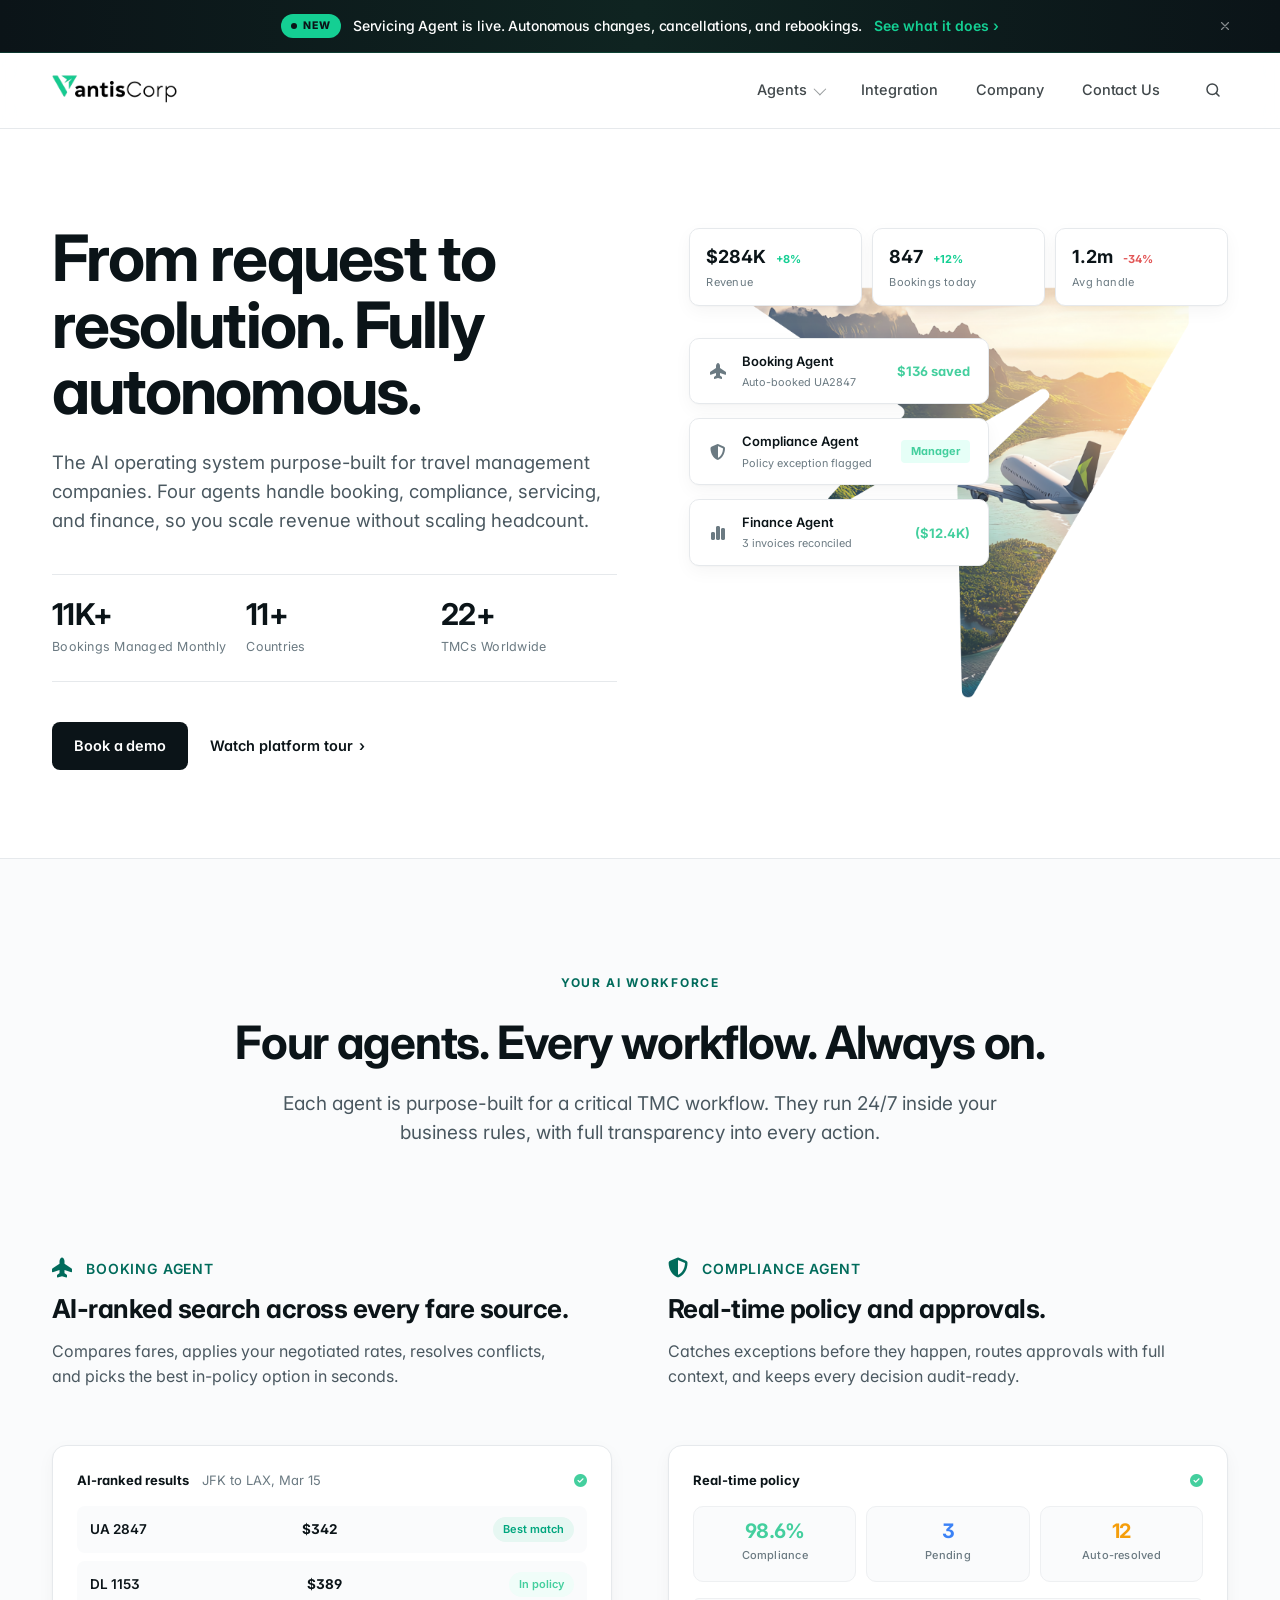
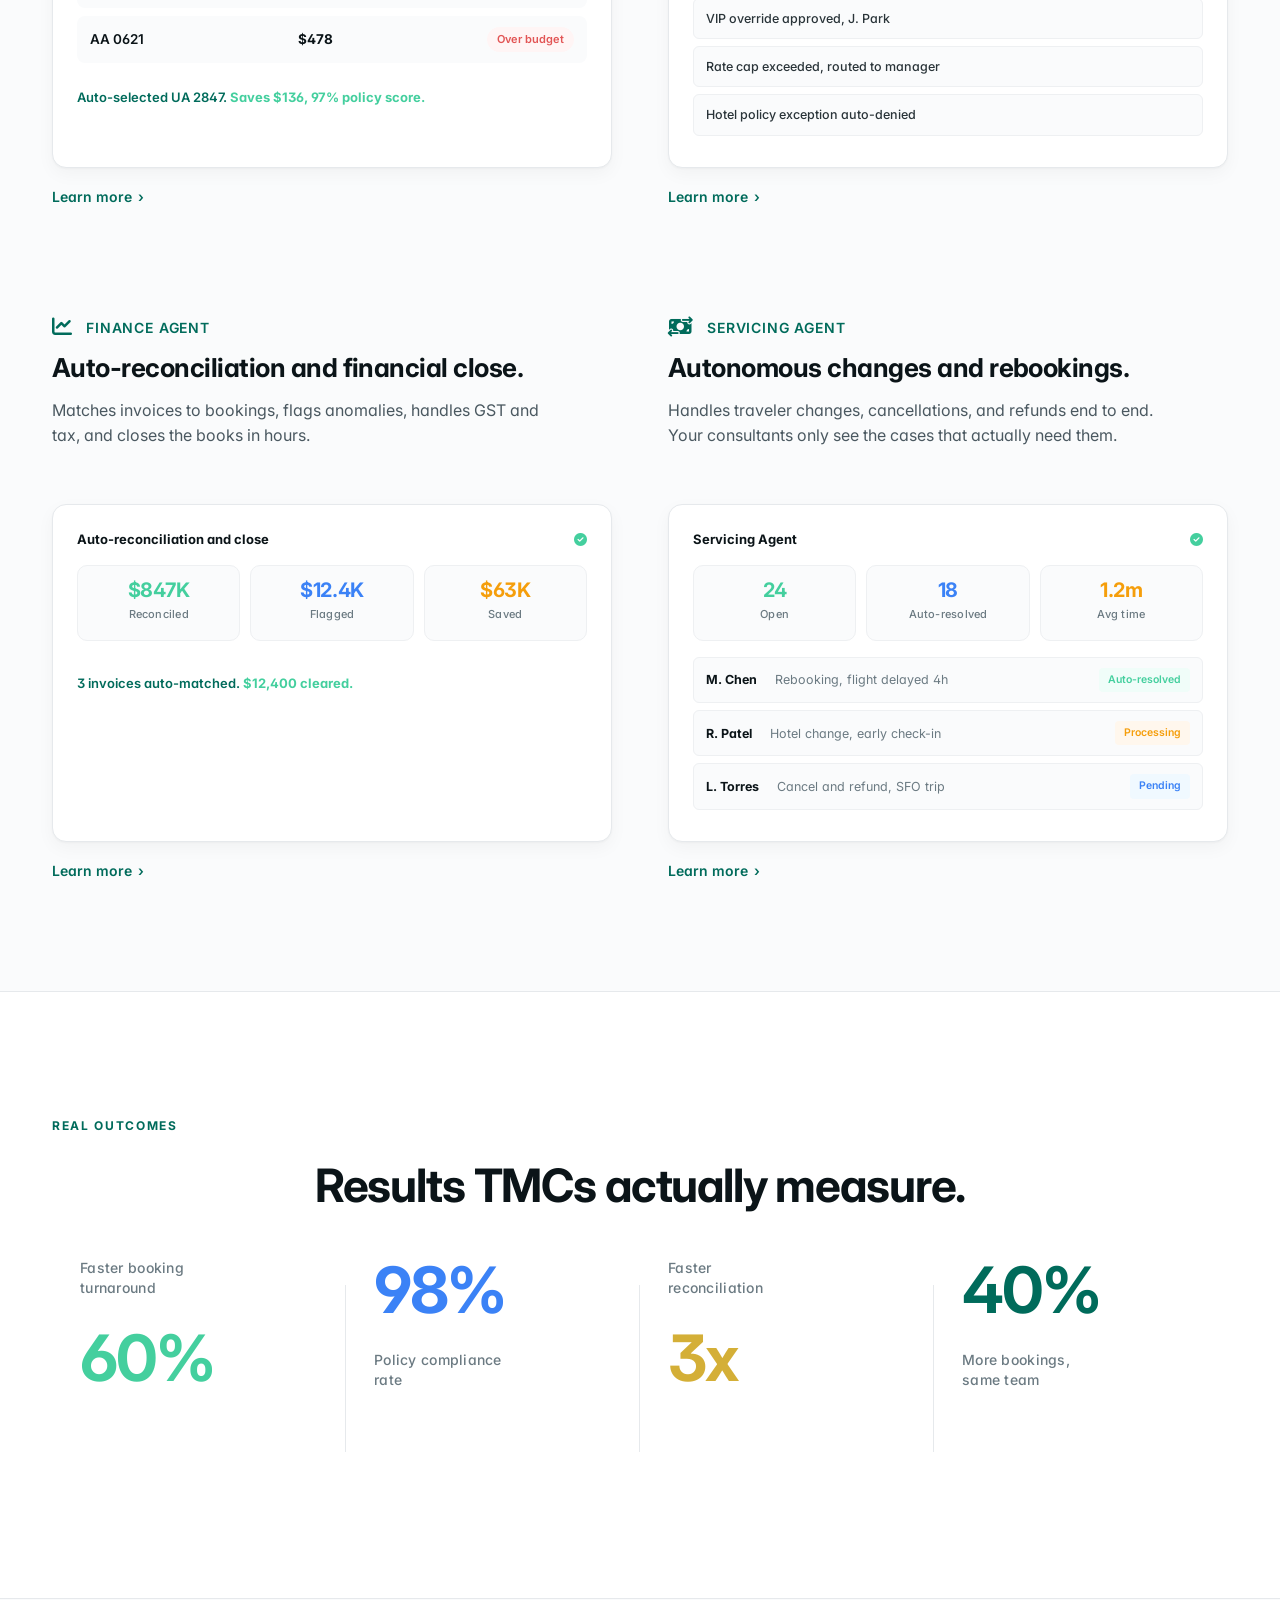
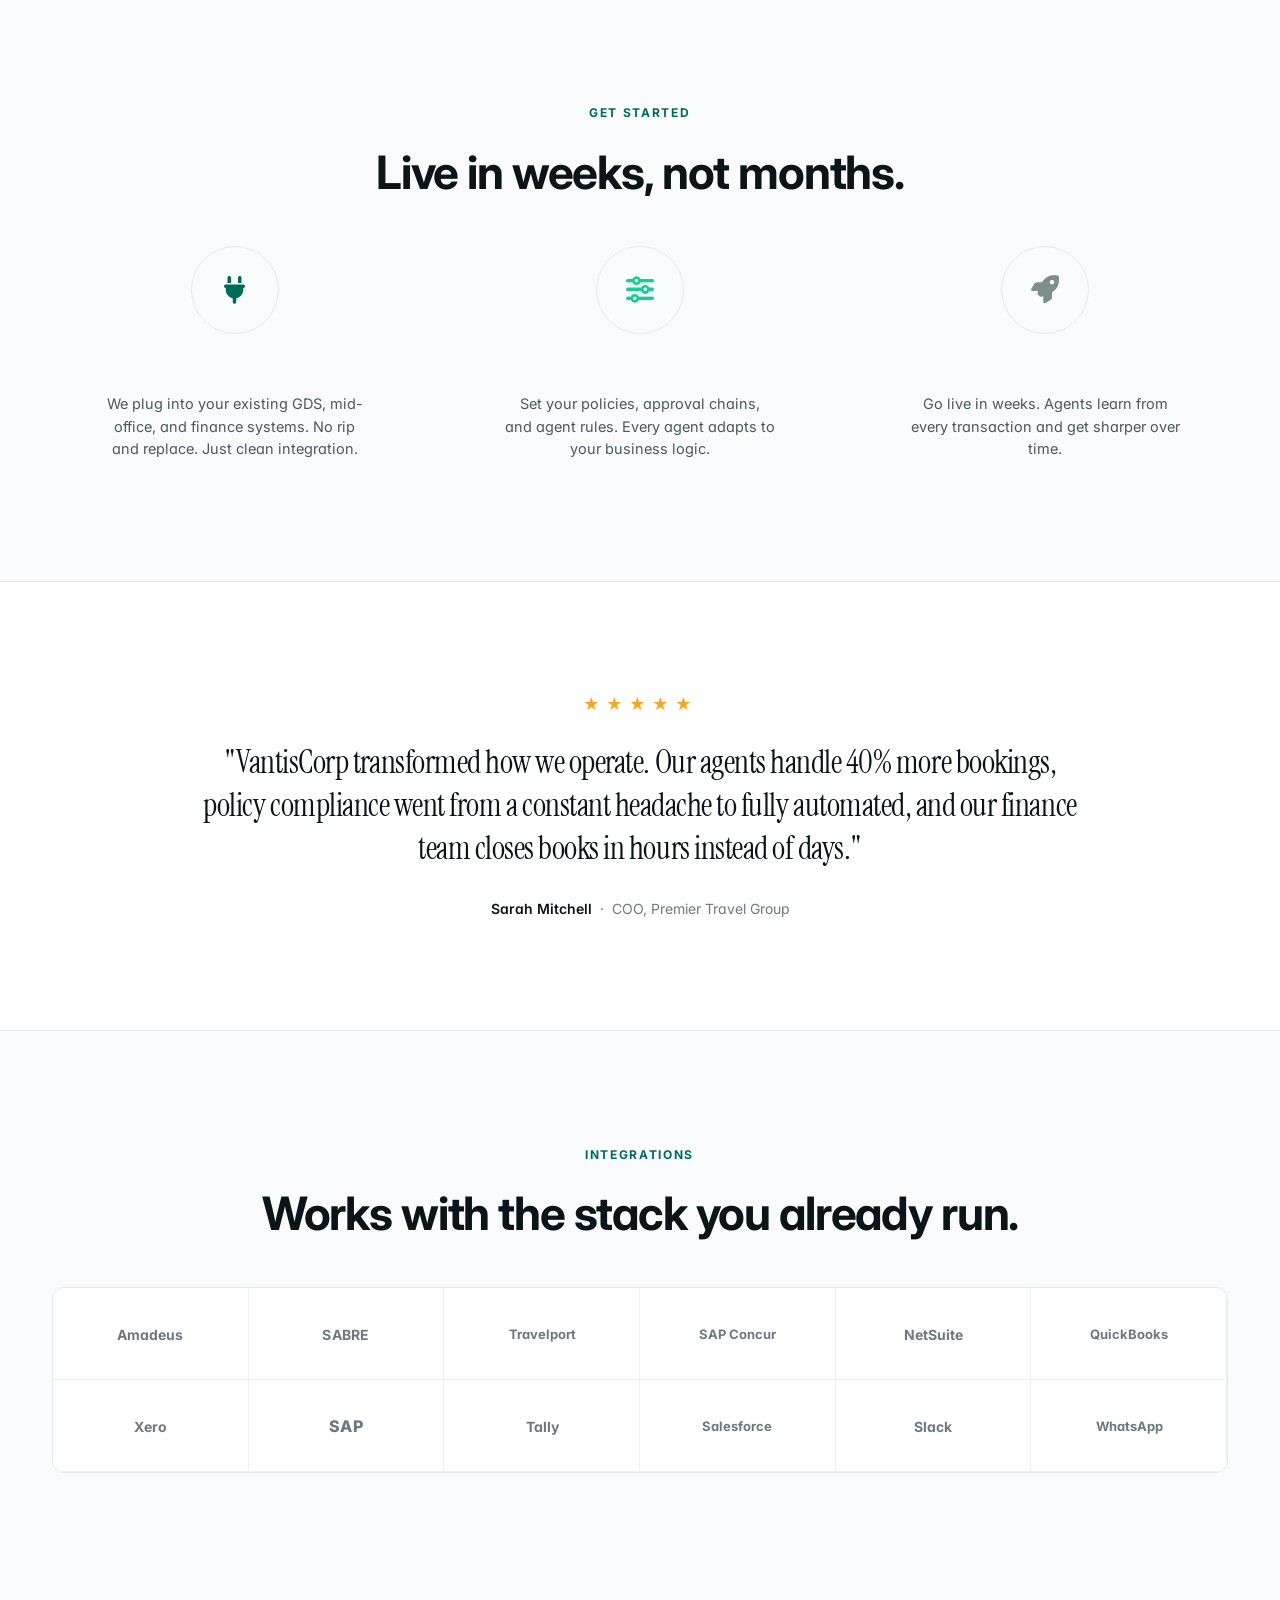
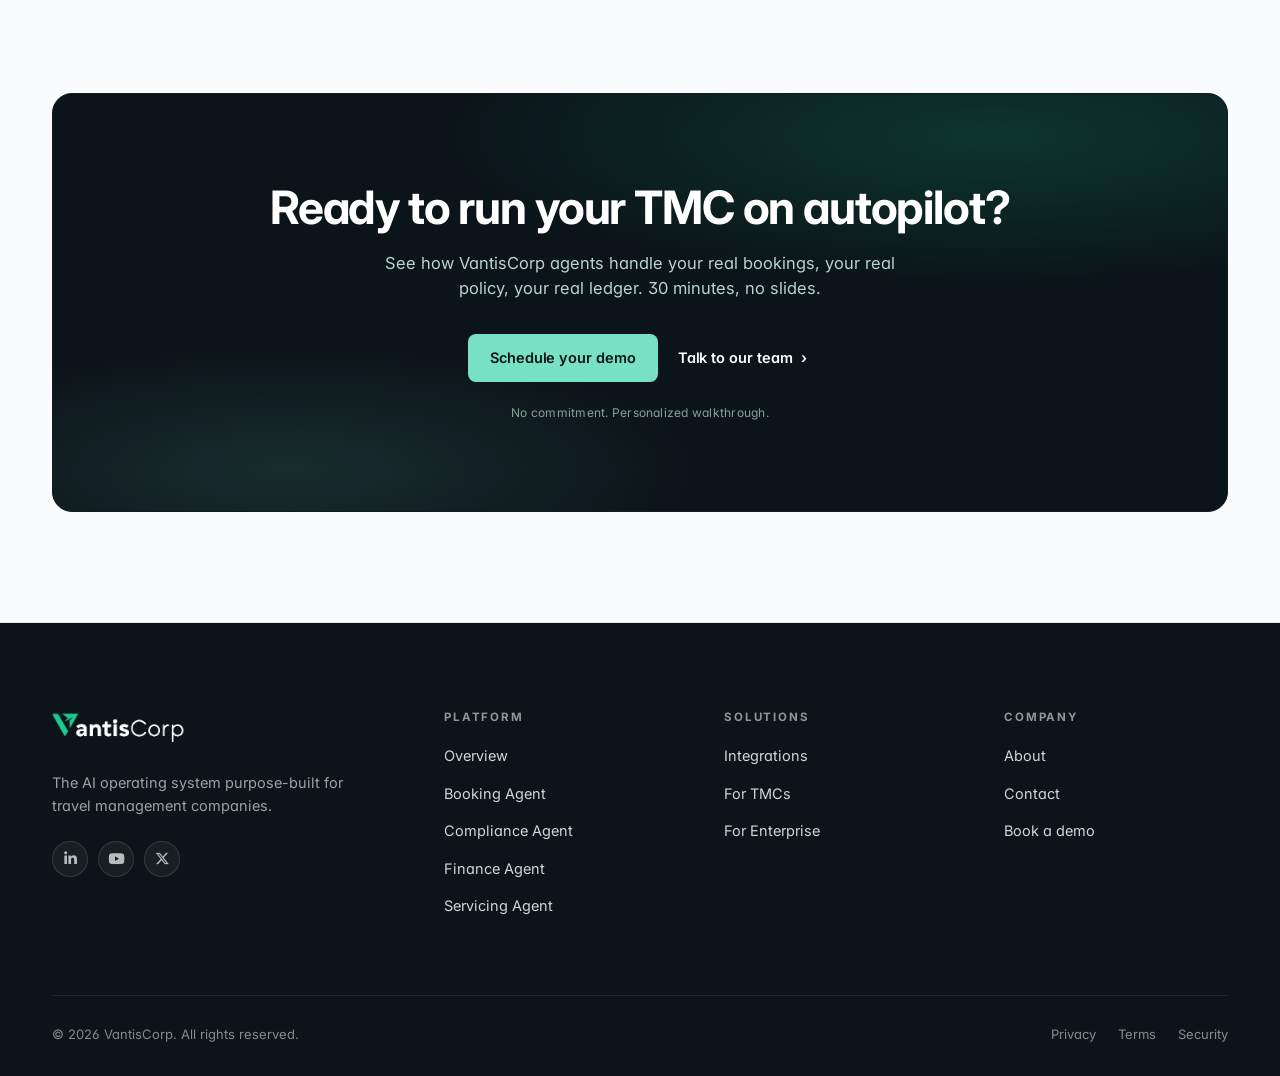
==== index.html @ 3d875220 "v5.2: rename nav to Agents; redesign Agents page (distinct from homepage) with compare strip, deep a" ====
<!doctype html>
<html lang="en">
<head>
<meta charset="utf-8" />
<meta name="viewport" content="width=device-width, initial-scale=1" />
<title>VantisCorp. From request to resolution. Fully autonomous.</title>
<meta name="description" content="VantisCorp is the AI operating system purpose-built for TMCs. Autonomous agents handle booking, compliance, servicing, and finance." />
<link rel="preconnect" href="https://fonts.googleapis.com">
<link rel="preconnect" href="https://fonts.gstatic.com" crossorigin>
<link href="https://fonts.googleapis.com/css2?family=Inter:wght@400;500;600;700;800&family=Instrument+Serif&display=swap" rel="stylesheet">
<link rel="stylesheet" href="https://cdnjs.cloudflare.com/ajax/libs/font-awesome/6.5.2/css/all.min.css">
<link rel="stylesheet" href="css/styles.css">
<link rel="stylesheet" href="css/home.css">
</head>
<body>

<!-- NOTIBAR -->
<div class="notibar" role="region" aria-label="Announcement">
  <div class="container">
    <span class="notibar-text">
      <span class="notibar-tag">New</span>
      <span class="notibar-headline">Servicing Agent is live. Autonomous changes, cancellations, and rebookings.</span>
      <a class="notibar-cta" href="servicing-agent.html">See what it does <span class="notibar-arrow" aria-hidden="true">›</span></a>
    </span>
    <button class="notibar-close" aria-label="Dismiss announcement">
      <svg viewBox="0 0 24 24" xmlns="http://www.w3.org/2000/svg"><path d="M6 6l12 12M6 18L18 6" stroke-linecap="round"/></svg>
    </button>
  </div>
</div>

<!-- HEADER -->
<header class="site-header">
  <div class="container">
    <a class="brand" href="index.html" aria-label="VantisCorp"><img src="images/vantis-logo.png" alt="VantisCorp" /></a>
    <nav class="nav">
      <div class="nav-has-drop"><a href="platform.html">Agents</a>
        <div class="nav-drop" role="menu">
          <div class="nav-drop-label">AI Agents</div>
          <div class="nav-drop-grid">
            <a href="booking-agent.html" role="menuitem">
              <span class="nav-drop-ico book"><i class="fa-solid fa-plane-up"></i></span>
              <span class="nav-drop-text">
                <span class="nav-drop-title">Booking Agent</span>
                <span class="nav-drop-desc">AI-ranked search across every fare source</span>
              </span>
            </a>
            <a href="compliance-agent.html" role="menuitem">
              <span class="nav-drop-ico comp"><i class="fa-solid fa-shield-halved"></i></span>
              <span class="nav-drop-text">
                <span class="nav-drop-title">Compliance Agent</span>
                <span class="nav-drop-desc">Real-time policy and approvals</span>
              </span>
            </a>
            <a href="finance-agent.html" role="menuitem">
              <span class="nav-drop-ico fin"><i class="fa-solid fa-chart-line"></i></span>
              <span class="nav-drop-text">
                <span class="nav-drop-title">Finance Agent</span>
                <span class="nav-drop-desc">Auto-reconciliation and close</span>
              </span>
            </a>
            <a href="servicing-agent.html" role="menuitem">
              <span class="nav-drop-ico serv"><i class="fa-solid fa-money-bill-transfer"></i></span>
              <span class="nav-drop-text">
                <span class="nav-drop-title">Servicing Agent</span>
                <span class="nav-drop-desc">Autonomous changes and rebookings</span>
              </span>
            </a>
          </div>
          <div class="nav-drop-foot">
            <a href="platform.html">See the full platform <span aria-hidden="true">›</span></a>
            <span class="muted-note">Four agents. One operating system.</span>
          </div>
        </div>
      </div>
      <a href="integrations.html">Integration</a>
      
      <a href="about.html">Company</a>
      <a href="#">Contact Us</a>
      <a class="nav-search" href="#" aria-label="Search"><svg viewBox="0 0 24 24" xmlns="http://www.w3.org/2000/svg"><circle cx="11" cy="11" r="7"/><path d="m20 20-3.5-3.5" stroke-linecap="round"/></svg></a>
    </nav>
    <button class="menu-toggle" aria-label="Menu"><svg viewBox="0 0 24 24" xmlns="http://www.w3.org/2000/svg"><path d="M4 7h16M4 12h16M4 17h16" stroke-linecap="round"/></svg></button>
  </div>
</header>

<!-- HERO -->
<section class="v-hero">
  <div class="container v-hero-inner">
    <div class="v-content">
      <h1>From request to resolution. Fully autonomous.</h1>
      <p>The AI operating system purpose-built for travel management companies. Four agents handle booking, compliance, servicing, and finance, so you scale revenue without scaling headcount.</p>
      <div class="v-stats">
        <div class="stat-item"><h2><span class="counter" data-target="11">0</span>K+</h2><p>Bookings Managed Monthly</p></div>
        <div class="stat-item"><h2><span class="counter" data-target="11">0</span>+</h2><p>Countries</p></div>
        <div class="stat-item"><h2><span class="counter" data-target="22">0</span>+</h2><p>TMCs Worldwide</p></div>
      </div>
      <div class="v-actions">
        <a href="#" class="btn btn-primary">Book a demo</a>
        <a href="#" class="btn-tour">Watch platform tour <span aria-hidden="true">›</span></a>
      </div>
    </div>
    <div class="v-graphic">
      <div class="dash-row">
        <div class="dash-box"><strong>$284K</strong> <span class="up">+8%</span><div>Revenue</div></div>
        <div class="dash-box"><strong>847</strong> <span class="up">+12%</span><div>Bookings today</div></div>
        <div class="dash-box"><strong>1.2m</strong> <span class="down">-34%</span><div>Avg handle</div></div>
      </div>
      <div class="floating-cards">
        <div class="f-card"><i class="fa-solid fa-plane-up"></i><div class="f-card-content"><strong>Booking Agent</strong><br><small>Auto-booked UA2847</small></div><div class="saved">$136 saved</div></div>
        <div class="f-card"><i class="fa-solid fa-shield-halved"></i><div class="f-card-content"><strong>Compliance Agent</strong><br><small>Policy exception flagged</small></div><div class="mgr">Manager</div></div>
        <div class="f-card"><i class="fa-solid fa-chart-simple"></i><div class="f-card-content"><strong>Finance Agent</strong><br><small>3 invoices reconciled</small></div><div class="saved">($12.4K)</div></div>
      </div>
      <div class="v-shape-mask"></div>
    </div>
  </div>
</section>

<!-- AGENTS INTRO -->
<section style="text-align:center;">
  <div class="container">
    <span class="eyebrow">Your AI workforce</span>
    <h2 class="mt-6">Four agents. Every workflow. Always on.</h2>
    <p class="lead mt-6" style="margin-left:auto; margin-right:auto;">Each agent is purpose-built for a critical TMC workflow. They run 24/7 inside your business rules, with full transparency into every action.</p>
  </div>
</section>

<!-- BOOKING + COMPLIANCE -->
<section style="padding-top:0;">
  <div class="container">
    <div class="agent-features">
      <div class="agent-column">
        <div class="agent-header"><i class="fa-solid fa-plane-up"></i><h3>Booking Agent</h3></div>
        <div class="agent-title">AI-ranked search across every fare source.</div>
        <p class="agent-desc">Compares fares, applies your negotiated rates, resolves conflicts, and picks the best in-policy option in seconds.</p>
        <div class="agent-card">
          <div class="agent-card-head"><strong>AI-ranked results <span class="muted">JFK to LAX, Mar 15</span></strong> <i class="fa-solid fa-circle-check"></i></div>
          <div class="search-row row-1"><span class="res-id">UA 2847</span><span class="res-price">$342</span><span class="res-badge badge-best">Best match</span></div>
          <div class="search-row row-2"><span class="res-id">DL 1153</span><span class="res-price">$389</span><span class="res-badge badge-policy">In policy</span></div>
          <div class="search-row row-3"><span class="res-id">AA 0621</span><span class="res-price">$478</span><span class="res-badge badge-over">Over budget</span></div>
          <div class="auto-line">Auto-selected UA 2847. <span class="hi">Saves $136, 97% policy score.</span></div>
        </div>
        <a class="more-link" href="booking-agent.html">Learn more <span aria-hidden="true">›</span></a>
      </div>
      <div class="agent-column">
        <div class="agent-header"><i class="fa-solid fa-shield-halved"></i><h3>Compliance Agent</h3></div>
        <div class="agent-title">Real-time policy and approvals.</div>
        <p class="agent-desc">Catches exceptions before they happen, routes approvals with full context, and keeps every decision audit-ready.</p>
        <div class="agent-card">
          <div class="agent-card-head"><strong>Real-time policy</strong> <i class="fa-solid fa-circle-check"></i></div>
          <div class="comp-stats">
            <div class="stat-box"><span class="stat-num teal">98.6%</span><span class="stat-label">Compliance</span></div>
            <div class="stat-box"><span class="stat-num blue">3</span><span class="stat-label">Pending</span></div>
            <div class="stat-box"><span class="stat-num amber">12</span><span class="stat-label">Auto-resolved</span></div>
          </div>
          <div class="log-item">VIP override approved, J. Park</div>
          <div class="log-item">Rate cap exceeded, routed to manager</div>
          <div class="log-item">Hotel policy exception auto-denied</div>
        </div>
        <a class="more-link" href="compliance-agent.html">Learn more <span aria-hidden="true">›</span></a>
      </div>
    </div>
  </div>
</section>

<!-- FINANCE + SERVICING -->
<section style="padding-top:0;">
  <div class="container">
    <div class="agent-features">
      <div class="agent-column">
        <div class="agent-header"><i class="fa-solid fa-chart-line"></i><h3>Finance Agent</h3></div>
        <div class="agent-title">Auto-reconciliation and financial close.</div>
        <p class="agent-desc">Matches invoices to bookings, flags anomalies, handles GST and tax, and closes the books in hours.</p>
        <div class="agent-card">
          <div class="agent-card-head"><strong>Auto-reconciliation and close</strong> <i class="fa-solid fa-circle-check"></i></div>
          <div class="comp-stats">
            <div class="stat-box"><span class="stat-num teal">$847K</span><span class="stat-label">Reconciled</span></div>
            <div class="stat-box"><span class="stat-num blue">$12.4K</span><span class="stat-label">Flagged</span></div>
            <div class="stat-box"><span class="stat-num amber">$63K</span><span class="stat-label">Saved</span></div>
          </div>
          <div class="auto-line">3 invoices auto-matched. <span class="hi">$12,400 cleared.</span></div>
        </div>
        <a class="more-link" href="finance-agent.html">Learn more <span aria-hidden="true">›</span></a>
      </div>
      <div class="agent-column">
        <div class="agent-header"><i class="fa-solid fa-money-bill-transfer"></i><h3>Servicing Agent</h3></div>
        <div class="agent-title">Autonomous changes and rebookings.</div>
        <p class="agent-desc">Handles traveler changes, cancellations, and refunds end to end. Your consultants only see the cases that actually need them.</p>
        <div class="agent-card">
          <div class="agent-card-head"><strong>Servicing Agent</strong> <i class="fa-solid fa-circle-check"></i></div>
          <div class="comp-stats">
            <div class="stat-box"><span class="stat-num teal">24</span><span class="stat-label">Open</span></div>
            <div class="stat-box"><span class="stat-num blue">18</span><span class="stat-label">Auto-resolved</span></div>
            <div class="stat-box"><span class="stat-num amber">1.2m</span><span class="stat-label">Avg time</span></div>
          </div>
          <div class="v4-row"><span><strong>M. Chen</strong></span><span class="muted">Rebooking, flight delayed 4h</span><span class="v4-badge auto">Auto-resolved</span></div>
          <div class="v4-row"><span><strong>R. Patel</strong></span><span class="muted">Hotel change, early check-in</span><span class="v4-badge proc">Processing</span></div>
          <div class="v4-row"><span><strong>L. Torres</strong></span><span class="muted">Cancel and refund, SFO trip</span><span class="v4-badge pend">Pending</span></div>
        </div>
        <a class="more-link" href="servicing-agent.html">Learn more <span aria-hidden="true">›</span></a>
      </div>
    </div>
  </div>
</section>

<!-- RESULTS -->
<section class="tmc-results">
  <div class="container">
    <span class="eyebrow">Real outcomes</span>
    <h2 class="mt-6 center">Results TMCs actually measure.</h2>
    <div class="v5-grid mt-12">
      <div class="v5-col up"><div class="v5-label">Faster booking<br>turnaround</div><div class="v5-number col-green">60%</div></div>
      <div class="v5-col down"><div class="v5-label">Policy compliance<br>rate</div><div class="v5-number col-blue">98%</div></div>
      <div class="v5-col up"><div class="v5-label">Faster<br>reconciliation</div><div class="v5-number col-yellow">3x</div></div>
      <div class="v5-col down"><div class="v5-label">More bookings,<br>same team</div><div class="v5-number col-teal">40%</div></div>
    </div>
  </div>
</section>

<!-- GET STARTED -->
<section class="get-started" style="text-align:center;">
  <div class="container">
    <span class="eyebrow">Get started</span>
    <h2 class="mt-6">Live in weeks, not months.</h2>
    <div class="steps mt-12">
      <div class="step">
        <div class="step-illus"><i class="fa-solid fa-plug" style="font-size:28px;color:#006b5b;"></i></div>
        <h3 class="step-title col-green">Connect</h3>
        <p>We plug into your existing GDS, mid-office, and finance systems. No rip and replace. Just clean integration.</p>
      </div>
      <div class="step">
        <div class="step-illus"><i class="fa-solid fa-sliders" style="font-size:28px;color:#14cf93;"></i></div>
        <h3 class="step-title col-bright">Configure</h3>
        <p>Set your policies, approval chains, and agent rules. Every agent adapts to your business logic.</p>
      </div>
      <div class="step">
        <div class="step-illus"><i class="fa-solid fa-rocket" style="font-size:28px;color:#7d8e8b;"></i></div>
        <h3 class="step-title col-muted">Scale</h3>
        <p>Go live in weeks. Agents learn from every transaction and get sharper over time.</p>
      </div>
    </div>
  </div>
</section>

<!-- TESTIMONIAL -->
<section class="home-quote">
  <div class="container">
    <div class="quote-body fade-in">
      <div class="stars">★★★★★</div>
      <p>"VantisCorp transformed how we operate. Our agents handle 40% more bookings, policy compliance went from a constant headache to fully automated, and our finance team closes books in hours instead of days."</p>
      <div class="attr"><strong>Sarah Mitchell</strong> &nbsp;·&nbsp; COO, Premier Travel Group</div>
    </div>
  </div>
</section>

<!-- INTEGRATIONS LOGO STRIP -->
<section style="text-align:center;">
  <div class="container">
    <span class="eyebrow">Integrations</span>
    <h2 class="mt-6">Works with the stack you already run.</h2>
    <div class="brand-strip mt-12">
      <div class="logo-cell" title="Amadeus"><svg viewBox="0 0 110 28" xmlns="http://www.w3.org/2000/svg"><text x="55" y="14" text-anchor="middle" dominant-baseline="central" font-family="Inter, sans-serif" font-weight="700" font-size="14" letter-spacing="0" fill="currentColor">Amadeus</text></svg></div>
      <div class="logo-cell" title="Sabre"><svg viewBox="0 0 110 28" xmlns="http://www.w3.org/2000/svg"><text x="55" y="14" text-anchor="middle" dominant-baseline="central" font-family="Inter, sans-serif" font-weight="700" font-size="14" letter-spacing="0.02em" fill="currentColor">SABRE</text></svg></div>
      <div class="logo-cell" title="Travelport"><svg viewBox="0 0 110 28" xmlns="http://www.w3.org/2000/svg"><text x="55" y="14" text-anchor="middle" dominant-baseline="central" font-family="Inter, sans-serif" font-weight="700" font-size="13" fill="currentColor">Travelport</text></svg></div>
      <div class="logo-cell" title="SAP Concur"><svg viewBox="0 0 110 28" xmlns="http://www.w3.org/2000/svg"><text x="55" y="14" text-anchor="middle" dominant-baseline="central" font-family="Inter, sans-serif" font-weight="700" font-size="13" fill="currentColor">SAP Concur</text></svg></div>
      <div class="logo-cell" title="NetSuite"><svg viewBox="0 0 110 28" xmlns="http://www.w3.org/2000/svg"><text x="55" y="14" text-anchor="middle" dominant-baseline="central" font-family="Inter, sans-serif" font-weight="700" font-size="14" fill="currentColor">NetSuite</text></svg></div>
      <div class="logo-cell" title="QuickBooks"><svg viewBox="0 0 110 28" xmlns="http://www.w3.org/2000/svg"><text x="55" y="14" text-anchor="middle" dominant-baseline="central" font-family="Inter, sans-serif" font-weight="700" font-size="13" fill="currentColor">QuickBooks</text></svg></div>
      <div class="logo-cell" title="Xero"><svg viewBox="0 0 110 28" xmlns="http://www.w3.org/2000/svg"><text x="55" y="14" text-anchor="middle" dominant-baseline="central" font-family="Inter, sans-serif" font-weight="700" font-size="14" fill="currentColor">Xero</text></svg></div>
      <div class="logo-cell" title="SAP"><svg viewBox="0 0 110 28" xmlns="http://www.w3.org/2000/svg"><text x="55" y="14" text-anchor="middle" dominant-baseline="central" font-family="Inter, sans-serif" font-weight="800" font-size="16" letter-spacing="0.04em" fill="currentColor">SAP</text></svg></div>
      <div class="logo-cell" title="Tally"><svg viewBox="0 0 110 28" xmlns="http://www.w3.org/2000/svg"><text x="55" y="14" text-anchor="middle" dominant-baseline="central" font-family="Inter, sans-serif" font-weight="700" font-size="14" fill="currentColor">Tally</text></svg></div>
      <div class="logo-cell" title="Salesforce"><svg viewBox="0 0 110 28" xmlns="http://www.w3.org/2000/svg"><text x="55" y="14" text-anchor="middle" dominant-baseline="central" font-family="Inter, sans-serif" font-weight="700" font-size="13" fill="currentColor">Salesforce</text></svg></div>
      <div class="logo-cell" title="Slack"><svg viewBox="0 0 110 28" xmlns="http://www.w3.org/2000/svg"><text x="55" y="14" text-anchor="middle" dominant-baseline="central" font-family="Inter, sans-serif" font-weight="700" font-size="14" fill="currentColor">Slack</text></svg></div>
      <div class="logo-cell" title="WhatsApp"><svg viewBox="0 0 110 28" xmlns="http://www.w3.org/2000/svg"><text x="55" y="14" text-anchor="middle" dominant-baseline="central" font-family="Inter, sans-serif" font-weight="700" font-size="13" fill="currentColor">WhatsApp</text></svg></div>
    </div>
  </div>
</section>

<!-- CTA BANNER -->
<section>
  <div class="container">
    <div class="cta-banner">
      <h2>Ready to run your TMC on autopilot?</h2>
      <p>See how VantisCorp agents handle your real bookings, your real policy, your real ledger. 30 minutes, no slides.</p>
      <div class="actions">
        <a class="btn btn-primary" href="#">Schedule your demo</a>
        <a class="btn btn-ghost" href="#">Talk to our team <span aria-hidden="true">›</span></a>
      </div>
      <div class="fine">No commitment. Personalized walkthrough.</div>
    </div>
  </div>
</section>

<!-- FOOTER -->
<footer class="site-footer">
  <div class="container">
    <div class="foot-grid">
      <div>
        <a class="brand" href="index.html" aria-label="VantisCorp"><img src="images/vantis-logo-white.png" alt="VantisCorp" /></a>
        <p class="foot-tagline">The AI operating system purpose-built for travel management companies.</p>
        <div class="socials" style="margin-top:24px;">
          <a href="#" aria-label="LinkedIn"><i class="fa-brands fa-linkedin-in"></i></a>
          <a href="#" aria-label="YouTube"><i class="fa-brands fa-youtube"></i></a>
          <a href="#" aria-label="X"><i class="fa-brands fa-x-twitter"></i></a>
        </div>
      </div>
      <div>
        <h5>Platform</h5>
        <ul>
          <li><a href="platform.html">Overview</a></li>
          <li><a href="booking-agent.html">Booking Agent</a></li>
          <li><a href="compliance-agent.html">Compliance Agent</a></li>
          <li><a href="finance-agent.html">Finance Agent</a></li>
          <li><a href="servicing-agent.html">Servicing Agent</a></li>
        </ul>
      </div>
      <div>
        <h5>Solutions</h5>
        <ul>
          <li><a href="integrations.html">Integrations</a></li>
          <li><a href="platform.html">For TMCs</a></li>
          <li><a href="platform.html">For Enterprise</a></li>
        </ul>
      </div>
      <div>
        <h5>Company</h5>
        <ul>
          <li><a href="about.html">About</a></li>
          <li><a href="#">Contact</a></li>
          <li><a href="#">Book a demo</a></li>
        </ul>
      </div>
    </div>
    <div class="foot-bottom">
      <span>© 2026 VantisCorp. All rights reserved.</span>
      <div class="foot-legal">
        <a href="#">Privacy</a>
        <a href="#">Terms</a>
        <a href="#">Security</a>
      </div>
    </div>
  </div>
</footer>

<script src="js/animations.js"></script>

</body>
</html>
---- css/styles.css ----
/* VantisCorp v3 — premium B2B SaaS stylesheet
   Sibling pages share these tokens; home.css extends the homepage. */

/* ---------- Tokens ---------- */
:root {
  /* Brand */
  --primary-teal: #78e0c3;
  --cta-grad-start: #a2ebd8;
  --cta-grad-end: #78e0c3;
  --bright-green: #14cf93;
  --dark-green: #006b5b;
  --card-green: #44cf9e;

  /* Neutrals — deeper, more sophisticated */
  --ink: #0b1418;          /* near-black with hint of teal undertone */
  --ink-2: #1f2a30;        /* secondary headlines */
  --text: #2a3439;         /* body */
  --text-2: #4a5860;       /* secondary copy */
  --muted: #6b7a82;        /* metadata */
  --hairline: #e6e9ec;     /* 1px lines */
  --hairline-2: #eef0f2;
  --surface: #ffffff;
  --surface-2: #fafbfc;
  --surface-3: #f4f6f8;

  /* Shadows — restrained */
  --shadow-1: 0 1px 2px rgba(11, 20, 24, 0.03), 0 1px 1px rgba(11, 20, 24, 0.02);
  --shadow-2: 0 6px 18px rgba(11, 20, 24, 0.04), 0 1px 2px rgba(11, 20, 24, 0.03);
  --shadow-3: 0 24px 60px rgba(11, 20, 24, 0.06), 0 4px 12px rgba(11, 20, 24, 0.03);

  /* Radii */
  --radius-btn: 8px;
  --radius-card: 12px;
  --radius-lg: 18px;

  /* Layout */
  --max: 1240px;
  --measure: 64ch;

  /* Motion */
  --ease-out: cubic-bezier(0.16, 1, 0.3, 1);
  --d-fast: 180ms;
  --d-base: 280ms;
  --d-slow: 480ms;
}

* { box-sizing: border-box; }
html { scroll-behavior: smooth; }

body {
  margin: 0;
  font-family: 'Inter', system-ui, -apple-system, "Segoe UI", Roboto, sans-serif;
  font-feature-settings: 'ss01', 'cv11', 'cv02';
  background: var(--surface-2);
  color: var(--text);
  font-size: 16.5px;
  line-height: 1.55;
  -webkit-font-smoothing: antialiased;
  -moz-osx-font-smoothing: grayscale;
  text-rendering: optimizeLegibility;
}

a { color: inherit; text-decoration: none; }
img { max-width: 100%; display: block; }

.container {
  max-width: var(--max);
  margin: 0 auto;
  padding: 0 32px;
}
@media (max-width: 720px) { .container { padding: 0 22px; } }

/* ---------- Typography ---------- */
.font-display {
  font-family: 'Instrument Serif', 'Inter', Georgia, serif;
  font-weight: 400;
  letter-spacing: -0.015em;
}

h1, h2, h3, h4, h5 {
  color: var(--ink);
  letter-spacing: -0.022em;
  line-height: 1.08;
  margin: 0;
  font-weight: 700;
}
h1 { font-size: clamp(40px, 5.4vw, 68px); font-weight: 700; letter-spacing: -0.03em; line-height: 1.04; }
h2 { font-size: clamp(30px, 3.6vw, 46px); letter-spacing: -0.025em; line-height: 1.1; }
h3 { font-size: 22px; font-weight: 600; letter-spacing: -0.015em; }
h4 { font-size: 16px; font-weight: 600; }
h5 { font-size: 13px; font-weight: 700; letter-spacing: 0.06em; text-transform: uppercase; color: var(--muted); }

p { color: var(--text-2); margin: 14px 0 0; }
.lead { font-size: 19px; line-height: 1.55; color: var(--text-2); max-width: var(--measure); }
.eyebrow {
  display: inline-block;
  font-size: 12px; font-weight: 700;
  text-transform: uppercase; letter-spacing: 0.14em;
  color: var(--dark-green);
}

/* ---------- Header ---------- */
.site-header {
  position: sticky;
  top: 0;
  z-index: 50;
  background: rgba(255,255,255,0.85);
  backdrop-filter: saturate(140%) blur(14px);
  -webkit-backdrop-filter: saturate(140%) blur(14px);
  border-bottom: 1px solid var(--hairline);
  height: 72px;
  display: flex;
  align-items: center;
}
.site-header .container {
  display: flex; align-items: center; justify-content: space-between; width: 100%;
}
.site-header { height: 76px; }
.brand {
  display: inline-flex; align-items: center;
  color: var(--ink);
  text-decoration: none;
  line-height: 0;
}
.brand img { height: 34px; width: auto; display: block; }
.nav { display: flex; align-items: center; gap: 38px; }
.nav a {
  font-size: 14.5px; font-weight: 500; color: var(--ink);
  letter-spacing: -0.005em;
  transition: color var(--d-fast) var(--ease-out);
  position: relative;
  opacity: 0.78;
}
.nav a:not(.nav-cta) {
  opacity: 0.78;
}
.nav-cta {
  display: inline-flex; align-items: center; gap: 6px;
  background: var(--ink); color: #fff !important;
  padding: 9px 18px; border-radius: 999px;
  font-size: 13.5px; font-weight: 600;
  opacity: 1 !important;
  transition: background var(--d-fast) var(--ease-out), transform var(--d-fast) var(--ease-out);
}
.nav-cta::after { display: none !important; }
.nav-cta:hover { background: var(--dark-green); }
.nav a::after {
  content: ""; position: absolute; left: 0; right: 100%; bottom: -6px;
  height: 1px; background: var(--ink);
  transition: right var(--d-base) var(--ease-out);
}
.nav a:hover { color: var(--ink); }
.nav a:hover::after, .nav a.active::after { right: 0; }
.nav a.active { color: var(--ink); }
.nav-search { display: inline-flex; align-items: center; justify-content: center; color: var(--muted); cursor: pointer; padding: 6px; border-radius: 6px; transition: color var(--d-fast) var(--ease-out), background var(--d-fast) var(--ease-out); }
.nav-search:hover { color: var(--ink); background: var(--surface-2); }
.nav-search svg { width: 18px; height: 18px; stroke: currentColor; stroke-width: 2; fill: none; }
.menu-toggle { display: none; background: none; border: 0; padding: 8px; cursor: pointer; color: var(--ink); }
.menu-toggle svg { width: 24px; height: 24px; stroke: currentColor; stroke-width: 2; fill: none; }

/* ---------- Features dropdown (mega-menu) ---------- */
.nav-has-drop { position: relative; }
.nav-has-drop > a {
  display: inline-flex; align-items: center; gap: 5px;
}
.nav-has-drop > a::before {
  content: "";
  display: inline-block;
  width: 8px; height: 8px;
  margin-left: 2px;
  border-right: 1.5px solid currentColor;
  border-bottom: 1.5px solid currentColor;
  transform: rotate(45deg) translateY(-2px);
  opacity: 0.55;
  transition: transform var(--d-fast) var(--ease-out);
  order: 2;
}
.nav-has-drop:hover > a::before {
  transform: rotate(225deg) translateY(-2px);
}
.nav-drop {
  position: absolute;
  top: calc(100% + 18px);
  left: 50%;
  transform: translateX(-50%) translateY(8px);
  width: 720px;
  background: #fff;
  border: 1px solid var(--hairline);
  border-radius: 18px;
  box-shadow: var(--shadow-3);
  padding: 22px;
  opacity: 0;
  pointer-events: none;
  visibility: hidden;
  transition: opacity var(--d-base) var(--ease-out), transform var(--d-base) var(--ease-out), visibility 0s linear var(--d-base);
  z-index: 80;
}
.nav-has-drop:hover .nav-drop,
.nav-has-drop:focus-within .nav-drop {
  opacity: 1;
  pointer-events: auto;
  visibility: visible;
  transform: translateX(-50%) translateY(0);
  transition: opacity var(--d-base) var(--ease-out), transform var(--d-base) var(--ease-out), visibility 0s;
}
/* invisible hover bridge so dropdown doesn't close in the gap */
.nav-has-drop::after {
  content: "";
  position: absolute;
  left: 0; right: 0;
  top: 100%;
  height: 22px;
}
.nav-drop-label {
  font-size: 11px;
  font-weight: 600;
  letter-spacing: 0.12em;
  text-transform: uppercase;
  color: var(--muted);
  padding: 0 10px 10px;
  border-bottom: 1px solid var(--hairline-2);
  margin-bottom: 10px;
}
.nav-drop-grid {
  display: grid;
  grid-template-columns: 1fr 1fr;
  gap: 4px;
}
.nav-drop a {
  display: flex !important;
  align-items: center;
  gap: 14px;
  padding: 12px 12px;
  border-radius: 12px;
  text-decoration: none;
  opacity: 1 !important;
  transition: background var(--d-fast) var(--ease-out);
}
.nav-drop a::after { display: none !important; }
.nav-drop a:hover { background: var(--surface-3); }
.nav-drop-ico {
  flex: 0 0 38px;
  width: 38px;
  height: 38px;
  display: inline-flex;
  align-items: center;
  justify-content: center;
  border-radius: 10px;
  font-size: 16px;
}
.nav-drop-ico.book { background: rgba(0,107,91,0.08); color: var(--dark-green); }
.nav-drop-ico.comp { background: rgba(20,207,147,0.10); color: #0d9b6f; }
.nav-drop-ico.fin  { background: rgba(95,123,160,0.10); color: #4a6b8c; }
.nav-drop-ico.serv { background: rgba(217,130,46,0.10); color: #b66a17; }
.nav-drop-text {
  display: flex;
  flex-direction: column;
  gap: 2px;
  line-height: 1.3;
}
.nav-drop-title {
  font-size: 14.5px;
  font-weight: 600;
  color: var(--ink);
  letter-spacing: -0.01em;
}
.nav-drop-desc {
  font-size: 12.5px;
  color: var(--muted);
  font-weight: 400;
  letter-spacing: 0;
}
.nav-drop-foot {
  margin-top: 14px;
  padding: 12px 12px 4px;
  border-top: 1px solid var(--hairline-2);
  display: flex;
  align-items: center;
  justify-content: space-between;
}
.nav-drop-foot a {
  display: inline-flex !important;
  padding: 0 !important;
  gap: 6px;
  font-size: 13.5px;
  font-weight: 600;
  color: var(--dark-green) !important;
  border-radius: 0;
}
.nav-drop-foot a:hover { background: transparent; color: var(--bright-green) !important; }
.nav-drop-foot .muted-note { font-size: 12.5px; color: var(--muted); }
@media (max-width: 900px) {
  .nav-drop { display: none; }
  .nav-has-drop > a::before { display: none; }
}

/* ---------- Notibar ---------- */
.notibar {
  background: linear-gradient(90deg, #0b1418 0%, #0f2421 50%, #0b1418 100%);
  color: #fff;
  font-size: 14px;
  line-height: 1.5;
  border-bottom: 1px solid rgba(20,207,147,0.18);
}
.notibar .container {
  display: flex; align-items: center; justify-content: center;
  padding: 14px 60px; gap: 16px; position: relative;
  min-height: 48px;
}
.notibar-text { display: inline-flex; align-items: center; gap: 12px; flex-wrap: wrap; justify-content: center; }
.notibar-tag {
  display: inline-flex; align-items: center; gap: 6px;
  background: var(--bright-green); color: var(--ink);
  font-weight: 800; font-size: 10.5px; letter-spacing: 0.10em;
  text-transform: uppercase; padding: 4px 10px; border-radius: 999px;
}
.notibar-tag::before {
  content: ""; width: 6px; height: 6px; background: var(--ink); border-radius: 50%;
}
.notibar-headline { color: #fff; font-weight: 500; letter-spacing: -0.01em; }
.notibar a.notibar-cta {
  color: var(--bright-green); font-weight: 600; text-decoration: none;
  display: inline-flex; align-items: center; gap: 4px;
  border-bottom: 0; padding-bottom: 0;
  transition: color var(--d-fast) var(--ease-out), transform var(--d-fast) var(--ease-out);
}
.notibar a.notibar-cta:hover { color: #fff; }
.notibar a.notibar-cta:hover .notibar-arrow { transform: translateX(3px); }
.notibar-arrow { transition: transform var(--d-fast) var(--ease-out); }
.notibar-close {
  position: absolute; right: 22px; top: 50%; transform: translateY(-50%);
  background: none; border: 0; color: rgba(255,255,255,0.5);
  cursor: pointer; padding: 6px; border-radius: 6px;
  display: inline-flex; align-items: center;
  transition: color var(--d-fast) var(--ease-out), background var(--d-fast) var(--ease-out);
}
.notibar-close:hover { color: #fff; background: rgba(255,255,255,0.08); }
.notibar-close svg { width: 14px; height: 14px; stroke: currentColor; stroke-width: 2; fill: none; }
.notibar.is-hidden { display: none; }
@media (max-width: 720px) {
  .notibar { font-size: 13px; }
  .notibar .container { padding: 12px 48px; }
  .notibar-headline { display: none; }
}

/* ---------- Editorial split hero (image companion) ---------- */
.split-hero {
  padding: 100px 0 80px;
}
.split-hero .container {
  display: grid; grid-template-columns: 1.05fr 0.95fr;
  gap: 80px; align-items: center;
}
.split-hero .content { max-width: 540px; }
.split-hero h1 { max-width: 14ch; }
.split-hero p { font-size: 19px; max-width: 56ch; margin-top: 22px; color: var(--text-2); line-height: 1.55; }
.split-hero .actions { margin-top: 36px; display: flex; gap: 14px; flex-wrap: wrap; }
.split-hero-image {
  position: relative; aspect-ratio: 4 / 5;
  border-radius: 20px; overflow: hidden;
  box-shadow: 0 24px 56px -28px rgba(11,20,24,0.25), 0 0 0 1px var(--hairline);
}
.split-hero-image img { width: 100%; height: 100%; object-fit: cover; display: block; }
.split-hero-image::after {
  content: "";
  position: absolute; inset: auto 0 0 0; height: 35%;
  background: linear-gradient(180deg, transparent, rgba(11,20,24,0.28));
  pointer-events: none;
}
.split-hero-badge {
  position: absolute; left: 20px; bottom: 20px;
  display: inline-flex; align-items: center; gap: 8px;
  background: rgba(255,255,255,0.95);
  backdrop-filter: blur(8px);
  -webkit-backdrop-filter: blur(8px);
  padding: 9px 14px; border-radius: 999px;
  color: var(--ink); font-size: 12.5px; font-weight: 600; letter-spacing: -0.005em;
  border: 1px solid rgba(255,255,255,0.6);
  box-shadow: 0 8px 20px -8px rgba(11,20,24,0.2);
}
.split-hero-badge::before {
  content: ""; width: 7px; height: 7px; border-radius: 50%;
  background: var(--bright-green);
  box-shadow: 0 0 0 3px rgba(20,207,147,0.2);
}
@media (max-width: 900px) {
  .split-hero .container { grid-template-columns: 1fr; gap: 48px; }
  .split-hero-image { aspect-ratio: 16 / 11; max-width: 560px; }
}

/* ---------- Buttons ---------- */
.btn {
  display: inline-flex; align-items: center; gap: 8px;
  padding: 13px 22px;
  border-radius: var(--radius-btn);
  font-weight: 600; font-size: 14.5px;
  letter-spacing: -0.005em;
  cursor: pointer; border: 0;
  transition: transform var(--d-fast) var(--ease-out),
              box-shadow var(--d-base) var(--ease-out),
              background var(--d-fast) var(--ease-out);
}
.btn-primary {
  background: var(--ink);
  color: #fff;
}
.btn-primary:hover { background: #000; transform: translateY(-1px); box-shadow: 0 10px 24px rgba(11,20,24,0.18); }
.btn-ghost {
  background: transparent; color: var(--ink); padding: 13px 6px;
}
.btn-ghost:hover { color: var(--dark-green); }
.btn-dark { background: var(--ink); color: #fff; }
.btn-dark:hover { background: #000; transform: translateY(-1px); }
.btn-tour {
  color: var(--ink); font-weight: 600; font-size: 14.5px;
  display: inline-flex; align-items: center; gap: 6px;
  transition: gap var(--d-fast) var(--ease-out);
}
.btn-tour:hover { gap: 10px; }

/* ---------- Sections ---------- */
section { padding: 110px 0; }
section.section-tight { padding: 64px 0; }
@media (max-width: 720px) { section { padding: 72px 0; } }

/* ---------- Page hero ---------- */
.page-hero {
  padding: 110px 0 80px;
  background: linear-gradient(180deg, #ffffff 0%, var(--surface-2) 100%);
  border-bottom: 1px solid var(--hairline);
}
.page-hero h1 { max-width: 14ch; }
.page-hero p { font-size: 19px; max-width: 60ch; margin-top: 22px; color: var(--text-2); }
.page-hero .actions { margin-top: 36px; display: flex; gap: 14px; flex-wrap: wrap; }

/* ---------- Cards ---------- */
.card {
  background: var(--surface);
  border-radius: var(--radius-card);
  border: 1px solid var(--hairline);
  padding: 28px;
  transition: transform var(--d-base) var(--ease-out),
              border-color var(--d-base) var(--ease-out),
              box-shadow var(--d-base) var(--ease-out);
}
.card:hover { transform: translateY(-2px); border-color: #d0dad6; box-shadow: var(--shadow-2); }
.card h3 { margin-top: 14px; color: var(--ink); }
.card p { margin-top: 10px; font-size: 14.5px; line-height: 1.55; }

.grid { display: grid; gap: 20px; align-items: stretch; }
.grid-2 { grid-template-columns: repeat(2, 1fr); }
.grid-3 { grid-template-columns: repeat(3, 1fr); }
.grid-4 { grid-template-columns: repeat(4, 1fr); }
.grid > .card, .grid > a.card { display: flex; flex-direction: column; height: 100%; }

/* ---------- Two column ---------- */
.two-col {
  display: grid;
  grid-template-columns: 1.05fr 1fr;
  gap: 72px;
  align-items: center;
}
.two-col.reverse { grid-template-columns: 1fr 1.05fr; }

/* ---------- Stat row ---------- */
.stat-row { display: flex; gap: 56px; flex-wrap: wrap; margin-top: 44px; }
.stat-num { font-size: 34px; font-weight: 700; letter-spacing: -0.025em; color: var(--ink); line-height: 1; }
.stat-label { font-size: 13px; color: var(--muted); margin-top: 6px; }

/* ---------- Pill ---------- */
.pill {
  display: inline-flex; align-items: center; gap: 8px;
  background: #fff; border: 1px solid var(--hairline);
  color: var(--text); padding: 6px 12px; border-radius: 999px;
  font-size: 13px; font-weight: 500;
}
.pill .dot { width: 6px; height: 6px; border-radius: 999px; background: var(--bright-green); }

/* ---------- Mock UI ---------- */
.mock {
  background: #fff;
  border-radius: var(--radius-lg);
  border: 1px solid var(--hairline);
  box-shadow: var(--shadow-2);
  padding: 22px;
  font-size: 13px;
}
.mock-title { font-weight: 600; font-size: 13.5px; color: var(--ink); }
.mock-sub { color: var(--muted); font-size: 12px; margin-top: 2px; }
.mock-row {
  display: flex; align-items: center; justify-content: space-between; gap: 12px;
  background: var(--surface-2);
  border: 1px solid var(--hairline-2);
  border-radius: 8px;
  padding: 11px 13px;
  margin-top: 10px;
  font-size: 13px;
  color: var(--text);
}
.mock-row .badge {
  font-size: 11px; font-weight: 600; padding: 3px 9px; border-radius: 999px; letter-spacing: 0.01em;
}
.badge.green { background: #e7faf2; color: #0a8a5f; }
.badge.amber { background: #fff5e0; color: #a06400; }
.badge.red   { background: #fdecec; color: #a33; }
.badge.grey  { background: #eef0f1; color: #555; }

/* ---------- Logo strip / Integrations ---------- */
.brand-strip {
  display: grid;
  grid-template-columns: repeat(6, 1fr);
  gap: 0;
  align-items: center;
  justify-items: center;
  background: #fff;
  border: 1px solid var(--hairline);
  border-radius: var(--radius-card);
  overflow: hidden;
}
.brand-strip .logo-cell {
  display: flex; align-items: center; justify-content: center;
  width: 100%; height: 92px;
  color: var(--muted);
  border-right: 1px solid var(--hairline-2);
  border-bottom: 1px solid var(--hairline-2);
  transition: background var(--d-base) var(--ease-out), color var(--d-base) var(--ease-out);
}
.brand-strip .logo-cell:hover { background: var(--surface-2); color: var(--ink); }
.brand-strip .logo-cell svg { width: 100%; max-width: 110px; height: 28px; }

/* ---------- Integrations grid ---------- */
.int-grid {
  display: grid;
  grid-template-columns: repeat(4, 1fr);
  gap: 14px;
}
.int-card {
  background: #fff;
  border: 1px solid var(--hairline);
  border-radius: var(--radius-card);
  padding: 22px;
  transition: transform var(--d-base) var(--ease-out),
              border-color var(--d-base) var(--ease-out),
              box-shadow var(--d-base) var(--ease-out);
}
.int-card:hover { transform: translateY(-2px); border-color: #d0dad6; box-shadow: var(--shadow-2); }
.int-card .ic-head { display: flex; align-items: center; gap: 12px; }
.int-card .ic-logo {
  width: 40px; height: 40px;
  border-radius: 9px;
  background: var(--surface-3);
  display: grid; place-items: center;
  flex-shrink: 0;
  overflow: hidden;
}
.int-card .ic-logo svg { width: 24px; height: 24px; }
.int-card h4 { font-size: 15px; color: var(--ink); }
.int-card p { margin-top: 8px; font-size: 13.5px; color: var(--text-2); line-height: 1.5; }
.int-card .tag {
  display: inline-block; margin-top: 14px;
  font-size: 11px; font-weight: 600;
  text-transform: uppercase; letter-spacing: 0.08em;
  color: var(--dark-green);
  background: #e7faf2;
  padding: 3px 9px; border-radius: 999px;
}

/* ---------- Category headings ---------- */
.cat-title {
  display: flex; align-items: center; gap: 14px;
  font-size: 12px; font-weight: 600; text-transform: uppercase; letter-spacing: 0.12em;
  color: var(--muted);
  margin: 56px 0 18px;
}
.cat-title:first-of-type { margin-top: 0; }
.cat-title::before { content: ""; height: 1px; width: 22px; background: var(--hairline); }
.cat-title::after { content: ""; height: 1px; flex: 1; background: var(--hairline); }

/* ---------- CTA Banner ---------- */
.cta-banner {
  background: var(--ink);
  background-image:
    radial-gradient(80% 60% at 80% 10%, rgba(20, 207, 147, 0.18), transparent 60%),
    radial-gradient(60% 50% at 20% 90%, rgba(120, 224, 195, 0.12), transparent 60%);
  color: #fff;
  border-radius: 20px;
  padding: 88px 7%;
  text-align: center;
  border: 1px solid #0f1c21;
}
.cta-banner h2 { color: #fff; }
.cta-banner p { color: #b9d4cb; max-width: 56ch; margin: 18px auto 0; }
.cta-banner .actions { margin-top: 32px; display: inline-flex; gap: 14px; flex-wrap: wrap; justify-content: center; }
.cta-banner .fine { font-size: 12px; color: #87a097; margin-top: 22px; letter-spacing: 0.02em; }
.cta-banner .btn-ghost { color: #fff; }
.cta-banner .btn-ghost:hover { color: var(--primary-teal); }
.cta-banner .btn-primary { background: var(--primary-teal); color: var(--ink); }
.cta-banner .btn-primary:hover { background: #fff; }

/* ---------- Footer ---------- */
.site-footer {
  background: var(--ink);
  color: rgba(255,255,255,0.7);
  padding: 88px 0 32px;
  border-top: 1px solid var(--hairline);
}
.site-footer .brand img { height: 36px; }
.foot-grid {
  display: grid;
  grid-template-columns: 1.5fr 1fr 1fr 1fr;
  gap: 56px;
  align-items: start;
  padding-bottom: 64px;
}
.foot-tagline { margin-top: 18px; max-width: 320px; font-size: 14.5px; line-height: 1.55; color: rgba(255,255,255,0.6); }
.foot-grid h5 {
  font-size: 11.5px; text-transform: uppercase; font-weight: 700;
  letter-spacing: 0.16em; color: rgba(255,255,255,0.55);
  margin: 0 0 20px;
}
.foot-grid ul { list-style: none; padding: 0; margin: 0; }
.foot-grid li { margin-bottom: 12px; }
.foot-grid a {
  color: rgba(255,255,255,0.82); font-size: 14.5px;
  transition: color var(--d-fast) var(--ease-out);
}
.foot-grid a:hover { color: var(--bright-green); }
.foot-bottom {
  border-top: 1px solid rgba(255,255,255,0.08);
  padding-top: 28px;
  display: flex; justify-content: space-between; align-items: center; flex-wrap: wrap; gap: 16px;
  color: rgba(255,255,255,0.5); font-size: 13px;
}
.foot-legal { display: flex; gap: 22px; align-items: center; flex-wrap: wrap; }
.foot-legal a { color: rgba(255,255,255,0.5); font-size: 13px; transition: color var(--d-fast) var(--ease-out); }
.foot-legal a:hover { color: #fff; }
.socials { display: flex; gap: 10px; }
.socials a {
  width: 36px; height: 36px; display: grid; place-items: center;
  background: rgba(255,255,255,0.05); border-radius: 999px;
  border: 1px solid rgba(255,255,255,0.12);
  color: rgba(255,255,255,0.7);
  transition: border-color var(--d-fast) var(--ease-out), color var(--d-fast) var(--ease-out), background var(--d-fast) var(--ease-out);
}
.socials a:hover { border-color: var(--bright-green); color: var(--bright-green); background: rgba(20,207,147,0.06); }

/* ---------- Utilities ---------- */
.center { text-align: center; }
.mt-0 { margin-top: 0; }
.mt-6 { margin-top: 22px; }
.mt-8 { margin-top: 32px; }
.mt-12 { margin-top: 48px; }
.mt-16 { margin-top: 64px; }
.text-mute { color: var(--muted); }
.divider { height: 1px; background: var(--hairline); margin: 80px 0; }

/* ---------- Tabs ---------- */
.tabs {
  display: flex; gap: 6px; flex-wrap: wrap;
  background: #fff; border: 1px solid var(--hairline);
  padding: 5px; border-radius: 999px; width: fit-content;
}
.tab {
  padding: 8px 16px;
  border-radius: 999px;
  font-size: 13px; font-weight: 500;
  cursor: pointer; color: var(--text-2);
  border: 0; background: transparent;
  transition: all var(--d-fast) var(--ease-out);
}
.tab.active { background: var(--ink); color: #fff; }

/* ---------- Feature row ---------- */
.feature-row {
  display: grid;
  grid-template-columns: 56px 1fr;
  gap: 22px;
  padding: 24px 0;
  border-top: 1px solid var(--hairline);
}
.feature-row:first-child { border-top: 0; }
.feature-row .ic {
  width: 44px; height: 44px;
  border-radius: 10px;
  background: linear-gradient(135deg, #eafaf3, #d5f3e7);
  display: grid; place-items: center;
  color: var(--dark-green);
  font-weight: 700;
}

/* ---------- Values ---------- */
.value {
  padding: 28px;
  background: #fff;
  border: 1px solid var(--hairline);
  border-radius: var(--radius-card);
  transition: border-color var(--d-base) var(--ease-out);
}
.value:hover { border-color: #cdebde; }
.value .ic {
  width: 32px; height: 32px;
  border-radius: 8px;
  background: var(--surface-3);
  display: grid; place-items: center;
  color: var(--dark-green);
  font-weight: 700;
  margin-bottom: 18px;
  font-size: 14px;
}
.value h3 { font-size: 18px; margin-bottom: 6px; }

/* ---------- Quote ---------- */
.quote {
  background: #fff;
  border: 1px solid var(--hairline);
  border-radius: var(--radius-lg);
  padding: 56px;
}
.quote p { font-size: 22px; color: var(--ink); line-height: 1.45; margin: 0; letter-spacing: -0.01em; }
.quote .attr { margin-top: 26px; font-size: 14px; color: var(--muted); }

/* ---------- Scroll animations ---------- */
.fade-in {
  opacity: 0;
  transform: translateY(20px);
  transition: opacity 600ms var(--ease-out), transform 600ms var(--ease-out);
  will-change: opacity, transform;
}
.fade-in.in-view {
  opacity: 1;
  transform: none;
}
.stagger > * { opacity: 0; transform: translateY(20px); transition: opacity 600ms var(--ease-out), transform 600ms var(--ease-out); }
.stagger.in-view > * { opacity: 1; transform: none; }
.stagger.in-view > *:nth-child(1) { transition-delay: 60ms; }
.stagger.in-view > *:nth-child(2) { transition-delay: 140ms; }
.stagger.in-view > *:nth-child(3) { transition-delay: 220ms; }
.stagger.in-view > *:nth-child(4) { transition-delay: 300ms; }
.stagger.in-view > *:nth-child(5) { transition-delay: 380ms; }
.stagger.in-view > *:nth-child(6) { transition-delay: 460ms; }

@media (prefers-reduced-motion: reduce) {
  .fade-in, .stagger > * { opacity: 1; transform: none; transition: none; }
}

/* ---------- Responsive ---------- */
@media (max-width: 960px) {
  .nav { display: none; }
  .menu-toggle { display: block; }
  .grid-2, .grid-3, .grid-4, .two-col, .two-col.reverse { grid-template-columns: 1fr; gap: 22px; }
  .int-grid { grid-template-columns: 1fr 1fr; }
  .brand-strip { grid-template-columns: repeat(3, 1fr); }
  .foot-grid { grid-template-columns: 1fr 1fr; gap: 32px; }
  section { padding: 72px 0; }
  .page-hero { padding: 64px 0 56px; }
  .cta-banner { padding: 56px 7%; }
  .quote { padding: 36px; }
  .quote p { font-size: 18px; }
  .two-col { gap: 36px; }
}
@media (max-width: 540px) {
  .int-grid { grid-template-columns: 1fr; }
  .brand-strip { grid-template-columns: repeat(2, 1fr); }
  .foot-grid { grid-template-columns: 1fr; }
  .stat-row { gap: 28px; }
  h1 { font-size: 38px; }
  h2 { font-size: 28px; }
}

/* ---------- Agents page: deep agent cards ---------- */
.agent-deep {
  display: grid;
  grid-template-columns: 88px 1fr;
  gap: 28px;
  align-items: start;
  padding: 36px 0;
  border-bottom: 1px solid var(--hairline-2);
}
.agent-deep:last-of-type { border-bottom: 0; }
.agent-deep-ico {
  width: 72px; height: 72px;
  border-radius: 18px;
  display: inline-flex; align-items: center; justify-content: center;
  font-size: 28px;
}
.agent-deep-ico.book { background: rgba(0,107,91,0.08); color: var(--dark-green); }
.agent-deep-ico.comp { background: rgba(20,207,147,0.10); color: #0d9b6f; }
.agent-deep-ico.fin  { background: rgba(95,123,160,0.10); color: #4a6b8c; }
.agent-deep-ico.serv { background: rgba(217,130,46,0.10); color: #b66a17; }
.agent-deep-body { padding-top: 4px; }
.agent-deep-name {
  font-size: 11px;
  font-weight: 600;
  letter-spacing: 0.12em;
  text-transform: uppercase;
  color: var(--muted);
  margin: 0 0 6px;
}
.agent-deep-title {
  font-size: 28px;
  font-weight: 700;
  letter-spacing: -0.018em;
  color: var(--ink);
  margin: 0 0 12px;
  line-height: 1.15;
}
.agent-deep-lead {
  font-size: 16px;
  color: var(--text-2);
  line-height: 1.6;
  max-width: 64ch;
  margin: 0 0 22px;
}
.agent-deep-caps {
  display: grid;
  grid-template-columns: repeat(3, 1fr);
  gap: 12px;
  margin: 0 0 20px;
}
.cap-pill {
  background: var(--surface-2);
  border: 1px solid var(--hairline);
  border-radius: 12px;
  padding: 14px 16px;
}
.cap-pill-title {
  display: block;
  font-size: 13.5px;
  font-weight: 600;
  color: var(--ink);
  margin-bottom: 4px;
}
.cap-pill-desc {
  display: block;
  font-size: 12.5px;
  color: var(--muted);
  line-height: 1.45;
}
.agent-deep-foot {
  display: flex;
  align-items: center;
  gap: 24px;
  flex-wrap: wrap;
}
.agent-deep-stat {
  display: inline-flex;
  flex-direction: column;
  gap: 2px;
  padding: 8px 14px 8px 0;
  border-right: 1px solid var(--hairline-2);
}
.agent-deep-stat:last-of-type { border-right: 0; }
.agent-deep-stat strong {
  font-size: 18px;
  font-weight: 700;
  letter-spacing: -0.01em;
  color: var(--ink);
}
.agent-deep-stat span {
  font-size: 12px;
  color: var(--muted);
  letter-spacing: 0.02em;
}
.agent-deep-link {
  color: var(--dark-green);
  font-weight: 600;
  font-size: 14px;
  text-decoration: none;
}
.agent-deep-link:hover { color: var(--bright-green); }

/* ---------- Compare strip ---------- */
.compare-strip {
  background: #fff;
  border: 1px solid var(--hairline);
  border-radius: 18px;
  overflow: hidden;
}
.compare-row {
  display: grid;
  grid-template-columns: 0.9fr 1.4fr 1.4fr 1.2fr;
  align-items: center;
  padding: 18px 24px;
  border-bottom: 1px solid var(--hairline-2);
  font-size: 14.5px;
}
.compare-row:last-child { border-bottom: 0; }
.compare-row.head {
  background: var(--surface-3);
  font-size: 11.5px;
  font-weight: 600;
  letter-spacing: 0.10em;
  text-transform: uppercase;
  color: var(--muted);
  padding: 12px 24px;
}
.compare-agent {
  display: inline-flex;
  align-items: center;
  gap: 10px;
  font-weight: 600;
  color: var(--ink);
}
.compare-agent .mini-ico {
  width: 28px; height: 28px;
  border-radius: 8px;
  display: inline-flex; align-items: center; justify-content: center;
  font-size: 13px;
}
.compare-agent .mini-ico.book { background: rgba(0,107,91,0.08); color: var(--dark-green); }
.compare-agent .mini-ico.comp { background: rgba(20,207,147,0.10); color: #0d9b6f; }
.compare-agent .mini-ico.fin  { background: rgba(95,123,160,0.10); color: #4a6b8c; }
.compare-agent .mini-ico.serv { background: rgba(217,130,46,0.10); color: #b66a17; }
.compare-row .col { color: var(--text-2); font-size: 13.5px; line-height: 1.5; }

/* ---------- Flow diagram (how agents work together) ---------- */
.flow-chain {
  display: grid;
  grid-template-columns: 1fr auto 1fr auto 1fr auto 1fr;
  gap: 14px;
  align-items: stretch;
}
.flow-node {
  background: #fff;
  border: 1px solid var(--hairline);
  border-radius: 14px;
  padding: 18px 18px;
  text-align: left;
}
.flow-node-step {
  font-size: 11px;
  font-weight: 600;
  letter-spacing: 0.12em;
  text-transform: uppercase;
  color: var(--muted);
  margin-bottom: 8px;
  display: block;
}
.flow-node-ico {
  width: 36px; height: 36px;
  border-radius: 10px;
  display: inline-flex; align-items: center; justify-content: center;
  font-size: 14px;
  margin-bottom: 12px;
}
.flow-node-ico.book { background: rgba(0,107,91,0.08); color: var(--dark-green); }
.flow-node-ico.comp { background: rgba(20,207,147,0.10); color: #0d9b6f; }
.flow-node-ico.serv { background: rgba(217,130,46,0.10); color: #b66a17; }
.flow-node-ico.fin  { background: rgba(95,123,160,0.10); color: #4a6b8c; }
.flow-node-name {
  font-size: 14.5px;
  font-weight: 600;
  color: var(--ink);
  margin-bottom: 4px;
}
.flow-node-note { font-size: 12.5px; color: var(--muted); line-height: 1.45; }
.flow-arrow {
  align-self: center;
  color: var(--muted);
  font-size: 18px;
  opacity: 0.55;
}
@media (max-width: 900px) {
  .flow-chain { grid-template-columns: 1fr; }
  .flow-arrow { transform: rotate(90deg); justify-self: center; }
  .compare-row { grid-template-columns: 1fr; gap: 6px; padding: 14px 18px; }
  .compare-row.head { display: none; }
  .agent-deep { grid-template-columns: 1fr; gap: 16px; }
  .agent-deep-caps { grid-template-columns: 1fr; }
}
---- css/home.css ----
/* Homepage — mirrors live vantiscorp.com structure with refined polish */

/* ---------- Hero ---------- */
.v-hero {
  background: #fff;
  padding: 96px 0 88px;
  overflow: hidden;
  border-bottom: 1px solid var(--hairline);
}
.v-hero-inner {
  display: grid;
  grid-template-columns: 1.05fr 1fr;
  gap: 72px;
  align-items: center;
}
.v-content { max-width: 580px; }
.v-content h1 {
  font-size: clamp(42px, 5.4vw, 64px);
  font-weight: 700;
  letter-spacing: -0.03em;
  line-height: 1.04;
  margin: 0 0 24px;
  color: var(--ink);
}
.v-content > p {
  font-size: 18.5px;
  line-height: 1.55;
  color: var(--text-2);
  margin: 0 0 40px;
  max-width: 52ch;
}
.v-stats {
  display: grid;
  grid-template-columns: repeat(3, 1fr);
  gap: 18px;
  margin-bottom: 40px;
  padding: 24px 0;
  border-top: 1px solid var(--hairline);
  border-bottom: 1px solid var(--hairline);
}
.stat-item h2 {
  font-size: 30px;
  font-weight: 700;
  letter-spacing: -0.025em;
  margin: 0;
  color: var(--ink);
  line-height: 1;
}
.stat-item p {
  font-size: 12.5px;
  color: var(--muted);
  margin: 8px 0 0;
  letter-spacing: 0.02em;
}
.v-actions { display: flex; align-items: center; gap: 22px; flex-wrap: wrap; }

/* Hero graphic */
.v-graphic {
  position: relative;
  min-height: 540px;
  display: flex;
  justify-content: center;
}
.dash-row {
  position: absolute;
  top: 0; left: 0;
  z-index: 3;
  display: flex;
  gap: 10px;
  width: 100%;
}
.dash-box {
  background: #fff;
  padding: 14px 16px;
  border-radius: 10px;
  box-shadow: var(--shadow-2);
  border: 1px solid var(--hairline);
  flex: 1;
  font-size: 13px;
  opacity: 0;
  transform: translateY(8px);
  animation: dashReveal 0.7s var(--ease-out) forwards;
}
.dash-box:nth-child(1) { animation-delay: 0.15s; }
.dash-box:nth-child(2) { animation-delay: 0.30s; }
.dash-box:nth-child(3) { animation-delay: 0.45s; }
.dash-box strong { font-size: 18px; color: var(--ink); }
.dash-box .up { color: var(--bright-green); font-size: 11px; font-weight: 700; margin-left: 6px; }
.dash-box .down { color: #e25555; font-size: 11px; font-weight: 700; margin-left: 6px; }
.dash-box div { font-size: 11px; color: var(--muted); margin-top: 4px; letter-spacing: 0.02em; }

@keyframes dashReveal {
  to { opacity: 1; transform: translateY(0); }
}
@keyframes statePulse {
  0% { box-shadow: var(--shadow-2), 0 0 0 0 rgba(20,207,147,0.35); }
  100% { box-shadow: var(--shadow-2), 0 0 0 10px rgba(20,207,147,0); }
}
@keyframes badgePop {
  0% { transform: scale(0.85); opacity: 0; }
  60% { transform: scale(1.05); opacity: 1; }
  100% { transform: scale(1); opacity: 1; }
}

.floating-cards {
  position: absolute;
  z-index: 2;
  top: 110px;
  left: 0;
  display: flex;
  flex-direction: column;
  gap: 14px;
}
.f-card {
  background: #fff;
  padding: 12px 18px;
  border-radius: 10px;
  box-shadow: var(--shadow-2);
  border: 1px solid var(--hairline);
  display: flex;
  align-items: center;
  gap: 14px;
  width: 300px;
  font-size: 13px;
  opacity: 0;
  transform: translateY(10px);
  animation: dashReveal 0.75s var(--ease-out) forwards;
}
.f-card:nth-child(1) { animation-delay: 0.7s; }
.f-card:nth-child(2) { animation-delay: 1.4s; animation-name: dashReveal, statePulse; animation-duration: 0.75s, 1.6s; animation-delay: 1.4s, 2.0s; animation-iteration-count: 1, 1; }
.f-card:nth-child(3) { animation-delay: 2.1s; }
.f-card .saved, .f-card .mgr { animation: badgePop 0.5s var(--ease-out) backwards; animation-delay: inherit; }
.f-card i { color: var(--muted); font-size: 16px; width: 20px; text-align: center; }
.f-card-content { flex: 1; }
.f-card-content strong { color: var(--ink); font-weight: 600; }
.f-card-content small { color: var(--muted); }
.f-card .saved { color: var(--card-green); font-weight: 700; }
.f-card .mgr {
  background: #e6fff7;
  color: var(--card-green);
  padding: 3px 10px;
  border-radius: 4px;
  font-weight: 700;
  font-size: 11px;
}

.v-shape-mask {
  width: 100%;
  max-width: 460px;
  height: 540px;
  background: url('../images/hero-bg.png');
  background-size: cover;
  background-position: center;
  clip-path: polygon(0 0, 100% 0, 100% 22%, 50% 100%, 0 22%);
  position: absolute;
  z-index: 1;
  top: 0;
  opacity: 0.92;
}

/* ---------- Agent feature rows ---------- */
.agent-features {
  display: grid;
  grid-template-columns: 1fr 1fr;
  gap: 56px;
  align-items: stretch;
}
.agent-column { max-width: 560px; display: flex; flex-direction: column; }
.agent-column .agent-desc { min-height: 80px; }
.agent-column .agent-card { flex: 1; display: flex; flex-direction: column; min-height: 320px; }
.agent-column .more-link { margin-top: auto; padding-top: 18px; }
.agent-header {
  display: flex;
  align-items: center;
  gap: 14px;
  color: var(--dark-green);
  margin-bottom: 16px;
}
.agent-header i { font-size: 20px; }
.agent-header h3 {
  font-size: 14px;
  font-weight: 600;
  margin: 0;
  color: var(--dark-green);
  letter-spacing: 0.06em;
  text-transform: uppercase;
}
.agent-title {
  font-size: 26px;
  font-weight: 700;
  letter-spacing: -0.02em;
  color: var(--ink);
  margin-bottom: 14px;
  line-height: 1.18;
}
.agent-desc { font-size: 16px; color: var(--text-2); line-height: 1.55; margin: 0 0 26px; max-width: 50ch; }
.agent-card {
  background: #fff;
  border-radius: 14px;
  padding: 24px;
  box-shadow: var(--shadow-2);
  border: 1px solid var(--hairline);
}
.agent-card-head {
  display: flex;
  justify-content: space-between;
  align-items: center;
  margin-bottom: 16px;
  font-size: 13px;
  color: var(--ink);
}
.agent-card-head i { color: var(--card-green); }
.agent-card-head .muted { color: var(--muted); font-weight: 400; margin-left: 10px; }

.search-row {
  display: flex;
  justify-content: space-between;
  align-items: center;
  padding: 11px 13px;
  margin-bottom: 8px;
  border-radius: 8px;
  background: var(--surface-2);
  animation: rowHighlight 3.6s infinite;
}
@keyframes rowHighlight {
  0%, 33% { background: #e6fff7; }
  34%, 100% { background: var(--surface-2); }
}
.row-1 { animation-delay: 0s; }
.row-2 { animation-delay: 1.2s; }
.row-3 { animation-delay: 2.4s; }
.res-id { font-weight: 600; font-size: 13.5px; color: var(--ink); }
.res-price { font-weight: 700; font-size: 13.5px; color: var(--ink); }
.res-badge { padding: 4px 10px; border-radius: 999px; font-size: 11px; font-weight: 600; }
.badge-best { background: #e6f7f2; color: #00a67e; }
.badge-policy { background: #f0fdf9; color: #44cf9e; }
.badge-over { background: #fff5f5; color: #e25555; }
.auto-line { margin-top: 16px; font-size: 13px; font-weight: 600; color: var(--dark-green); }
.auto-line .hi { color: var(--card-green); font-weight: 700; }

.comp-stats {
  display: grid;
  grid-template-columns: repeat(3, 1fr);
  gap: 10px;
  margin-bottom: 16px;
}
.stat-box {
  text-align: center;
  padding: 14px 8px;
  border: 1px solid var(--hairline-2);
  border-radius: 10px;
  background: var(--surface-2);
}
.stat-box .stat-num {
  display: block;
  font-size: 20px;
  font-weight: 700;
  letter-spacing: -0.02em;
}
.stat-num.teal { color: var(--card-green); }
.stat-num.blue { color: #3b82f6; }
.stat-num.amber { color: #f59e0b; }
.stat-box .stat-label { font-size: 11px; color: var(--muted); margin-top: 4px; font-weight: 500; letter-spacing: 0.02em; }
.log-item {
  font-size: 12.5px;
  padding: 10px 12px;
  background: var(--surface-2);
  border: 1px solid var(--hairline-2);
  border-radius: 6px;
  margin-bottom: 7px;
  color: var(--text);
  font-weight: 500;
}
.v4-row {
  display: flex;
  justify-content: space-between;
  align-items: center;
  gap: 10px;
  padding: 10px 12px;
  background: var(--surface-2);
  border: 1px solid var(--hairline-2);
  border-radius: 6px;
  margin-bottom: 7px;
  font-size: 12.5px;
  color: var(--text);
}
.v4-row strong { color: var(--ink); }
.v4-row .muted { color: var(--muted); flex: 1; text-align: left; padding-left: 8px; }
.v4-badge { font-size: 10.5px; font-weight: 600; padding: 4px 9px; border-radius: 4px; }
.v4-badge.auto { background: #f0fdf9; color: var(--card-green); }
.v4-badge.proc { background: #fff7ed; color: #f59e0b; }
.v4-badge.pend { background: #f0f9ff; color: #3b82f6; }

.more-link {
  display: inline-flex;
  align-items: center;
  gap: 6px;
  margin-top: 20px;
  font-weight: 600;
  font-size: 14px;
  color: var(--dark-green);
  transition: gap var(--d-fast) var(--ease-out);
}
.more-link:hover { gap: 10px; color: var(--bright-green); }

/* ---------- Results section ---------- */
.tmc-results { background: #fff; padding: 120px 0; border-top: 1px solid var(--hairline); border-bottom: 1px solid var(--hairline); }
.v5-grid {
  display: grid;
  grid-template-columns: repeat(4, 1fr);
  gap: 0;
}
.v5-col {
  display: flex;
  flex-direction: column;
  padding: 0 28px;
  text-align: left;
  position: relative;
  min-height: 220px;
}
.v5-col:not(:last-child)::after {
  content: "";
  position: absolute;
  right: 0; top: 12%;
  height: 76%; width: 1px;
  background: var(--hairline);
}
.v5-label {
  font-size: 14px;
  font-weight: 500;
  color: var(--muted);
  letter-spacing: 0.02em;
  line-height: 1.4;
}
.v5-number {
  font-size: 64px;
  font-weight: 700;
  line-height: 1;
  letter-spacing: -0.035em;
}
.v5-col.up { justify-content: flex-start; }
.v5-col.up .v5-number { margin-top: 28px; }
.v5-col.down { justify-content: flex-end; flex-direction: column-reverse; }
.v5-col.down .v5-number { margin-bottom: 28px; }
.col-green { color: var(--card-green); }
.col-blue { color: #3b82f6; }
.col-yellow { color: #d4af37; }
.col-teal { color: var(--dark-green); }

/* ---------- Steps ---------- */
.get-started { padding: 100px 0 120px; }
.steps {
  display: grid;
  grid-template-columns: repeat(3, 1fr);
  gap: 40px;
  text-align: center;
}
.step .step-illus {
  width: 88px;
  height: 88px;
  border-radius: 999px;
  margin: 0 auto 24px;
  display: grid;
  place-items: center;
  border: 1px solid var(--hairline);
}
.step-title {
  font-size: 22px;
  font-weight: 700;
  margin-bottom: 12px;
  letter-spacing: -0.015em;
}
.step-title.col-green { color: var(--ink); }
.step-title.col-bright { color: var(--ink); }
.step-title.col-muted { color: var(--ink); }
.step p { max-width: 30ch; margin: 0 auto; font-size: 14.5px; }

/* ---------- Testimonial ---------- */
.home-quote {
  background: #fff;
  border-top: 1px solid var(--hairline);
  border-bottom: 1px solid var(--hairline);
}
.home-quote .quote-body {
  max-width: 880px; margin: 0 auto; text-align: center;
}
.home-quote .stars {
  color: #f5a623; font-size: 16px; letter-spacing: 6px; margin-bottom: 24px;
}
.home-quote p {
  font-family: 'Instrument Serif', Georgia, serif;
  font-size: clamp(24px, 2.6vw, 32px);
  line-height: 1.35;
  color: var(--ink);
  margin: 0;
  letter-spacing: -0.015em;
}
.home-quote .attr {
  margin-top: 28px;
  font-size: 14px;
  color: var(--muted);
}
.home-quote .attr strong { color: var(--ink); font-weight: 600; }

/* ---------- Mobile ---------- */
@media (max-width: 960px) {
  .v-hero { padding: 64px 0 72px; }
  .v-hero-inner { grid-template-columns: 1fr; gap: 48px; }
  .v-graphic { width: 100%; min-height: 440px; }
  .agent-features { grid-template-columns: 1fr; gap: 56px; }
  .v5-grid { grid-template-columns: 1fr; gap: 40px; }
  .v5-col { padding: 0; text-align: center; min-height: auto; }
  .v5-col:not(:last-child)::after { display: none; }
  .v5-col.up .v5-number, .v5-col.down .v5-number { margin: 16px 0; }
  .steps { grid-template-columns: 1fr; gap: 48px; }
}
@media (max-width: 540px) {
  .v-stats { grid-template-columns: repeat(3, 1fr); gap: 10px; }
  .stat-item h2 { font-size: 22px; }
  .floating-cards { left: 0; right: 0; }
  .f-card { width: 100%; }
}
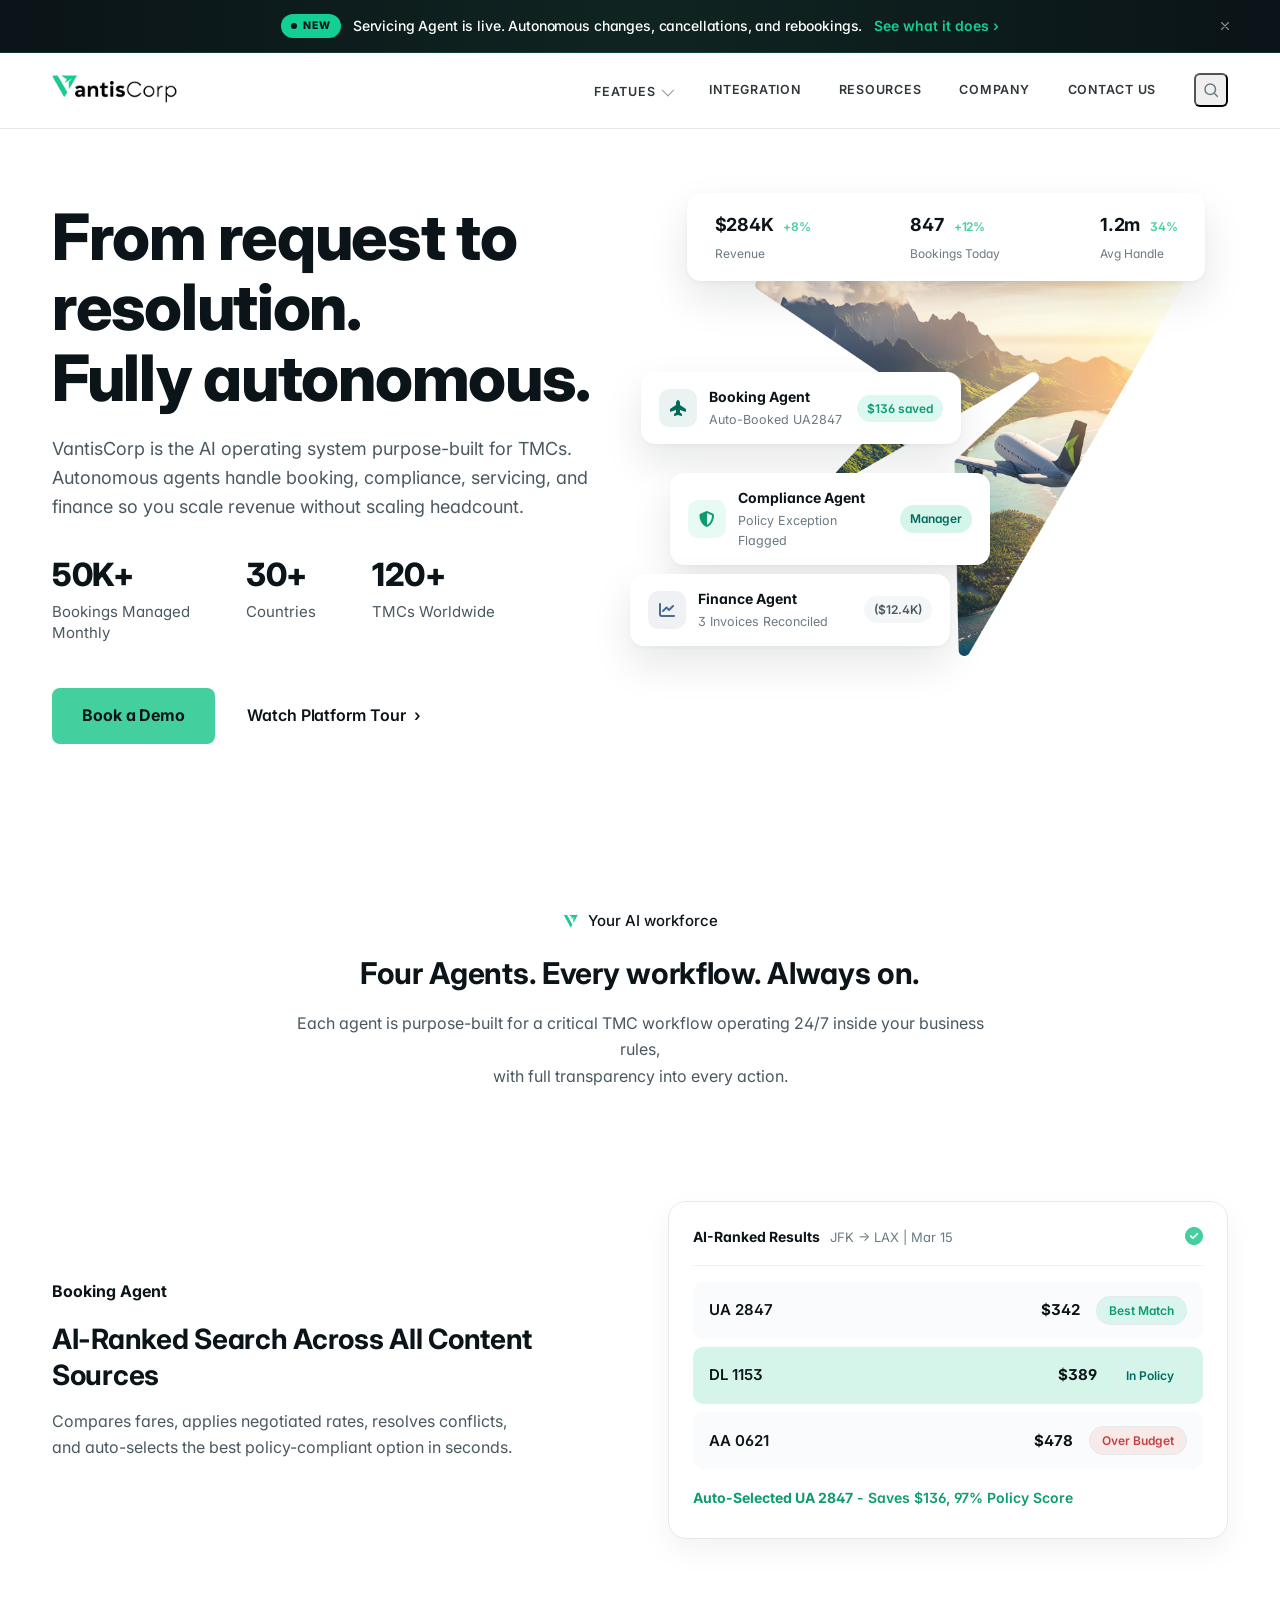
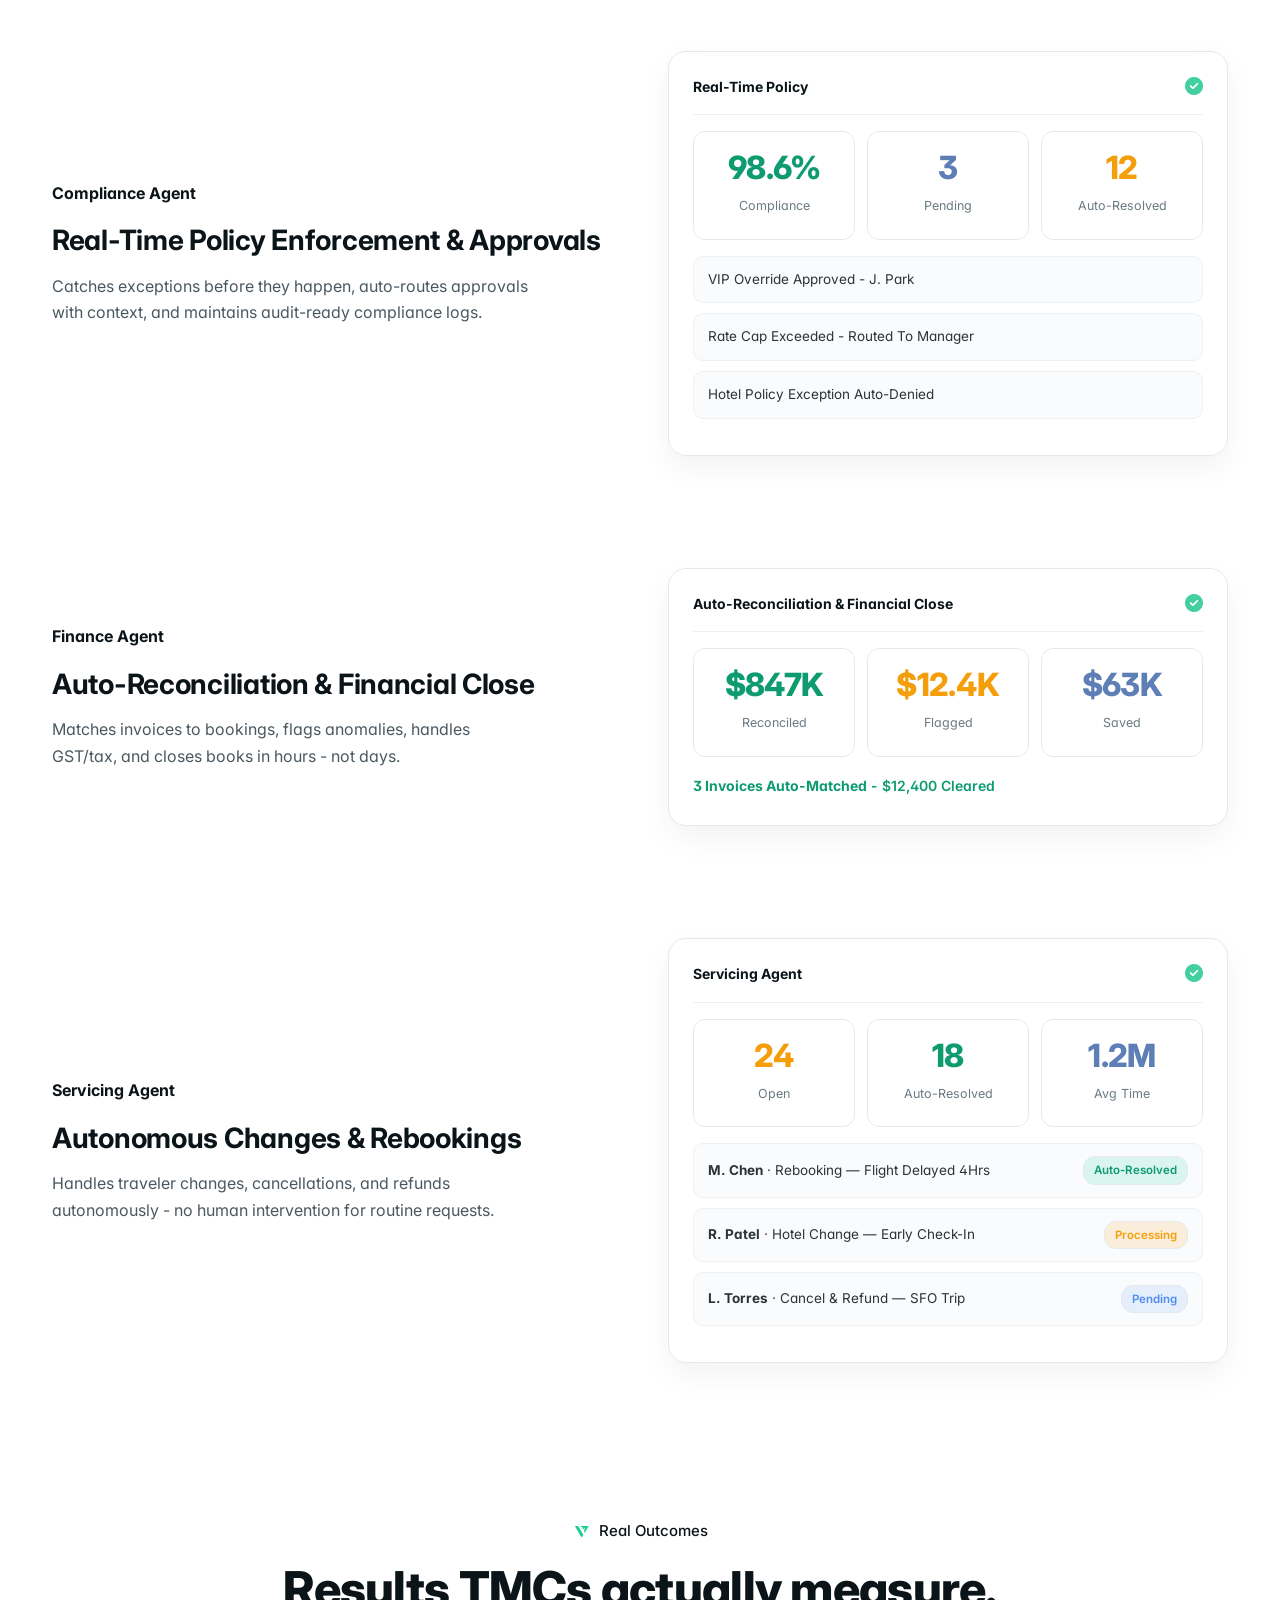
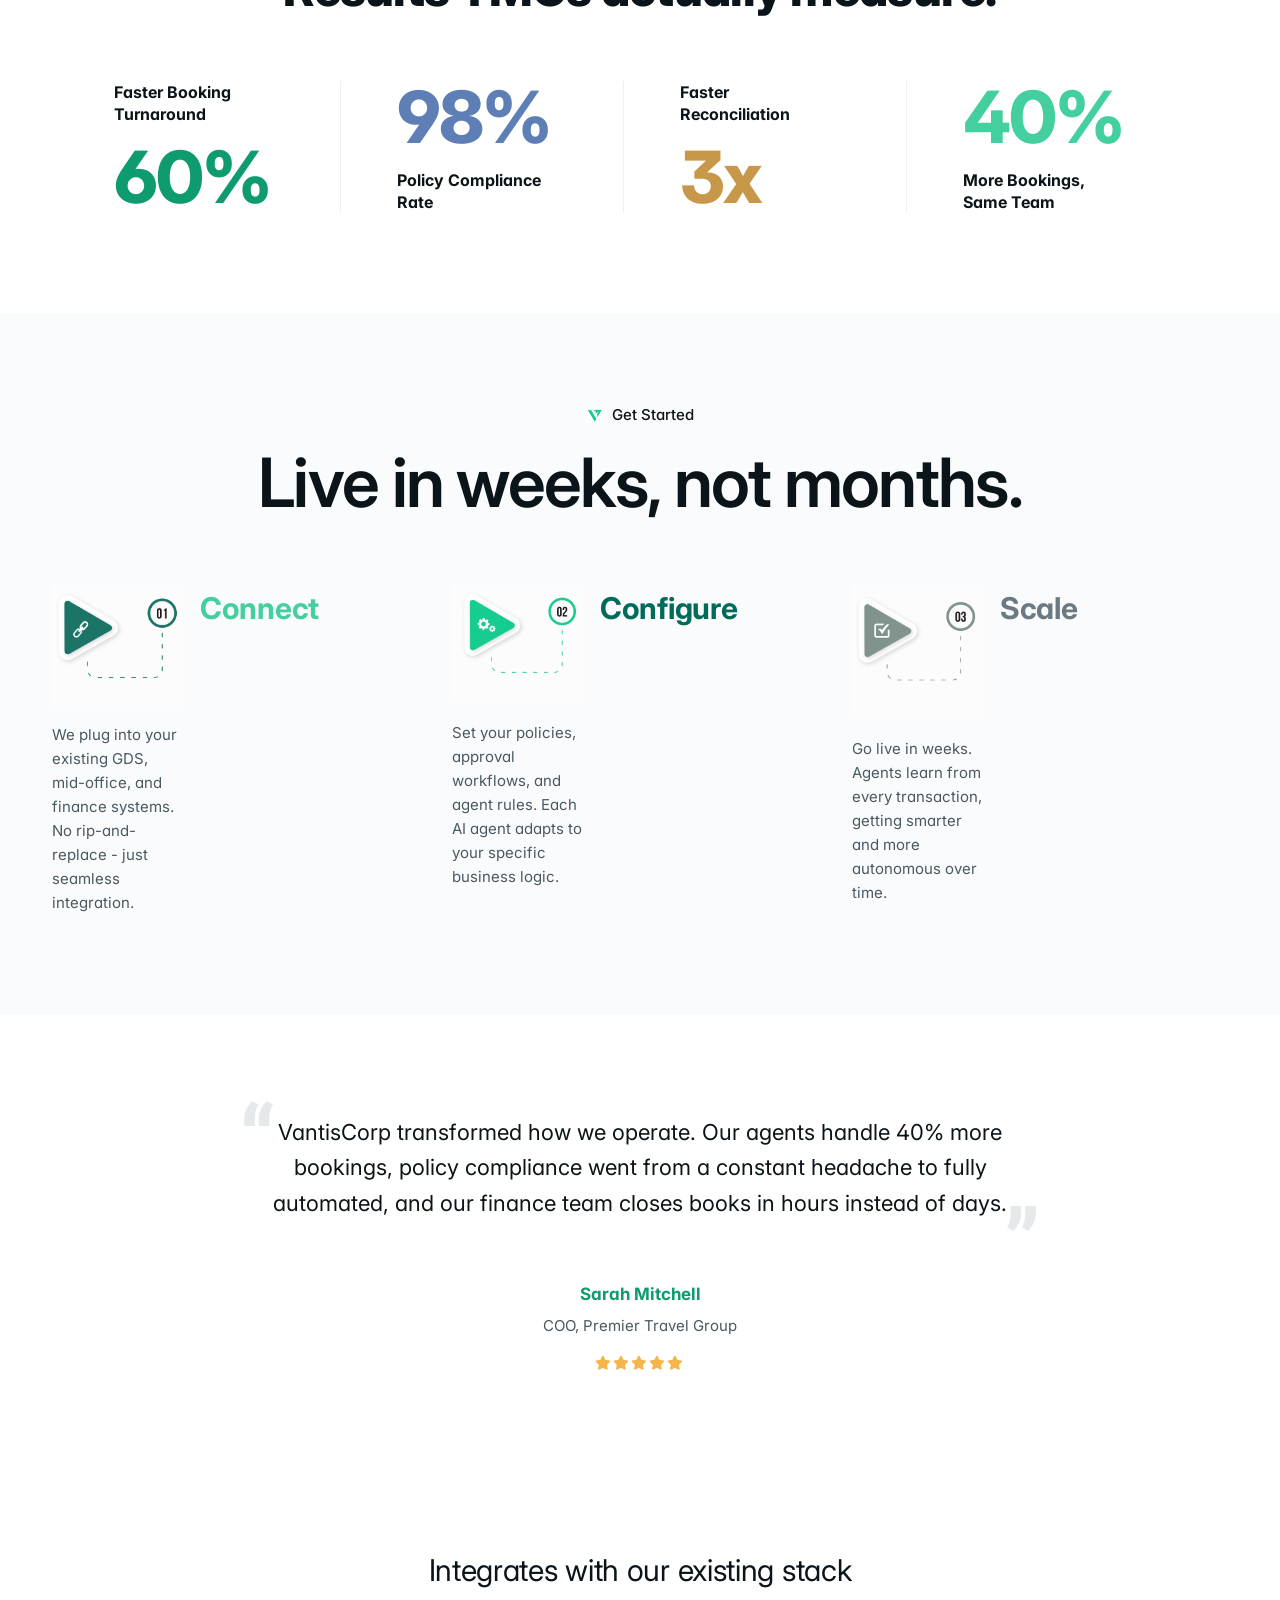
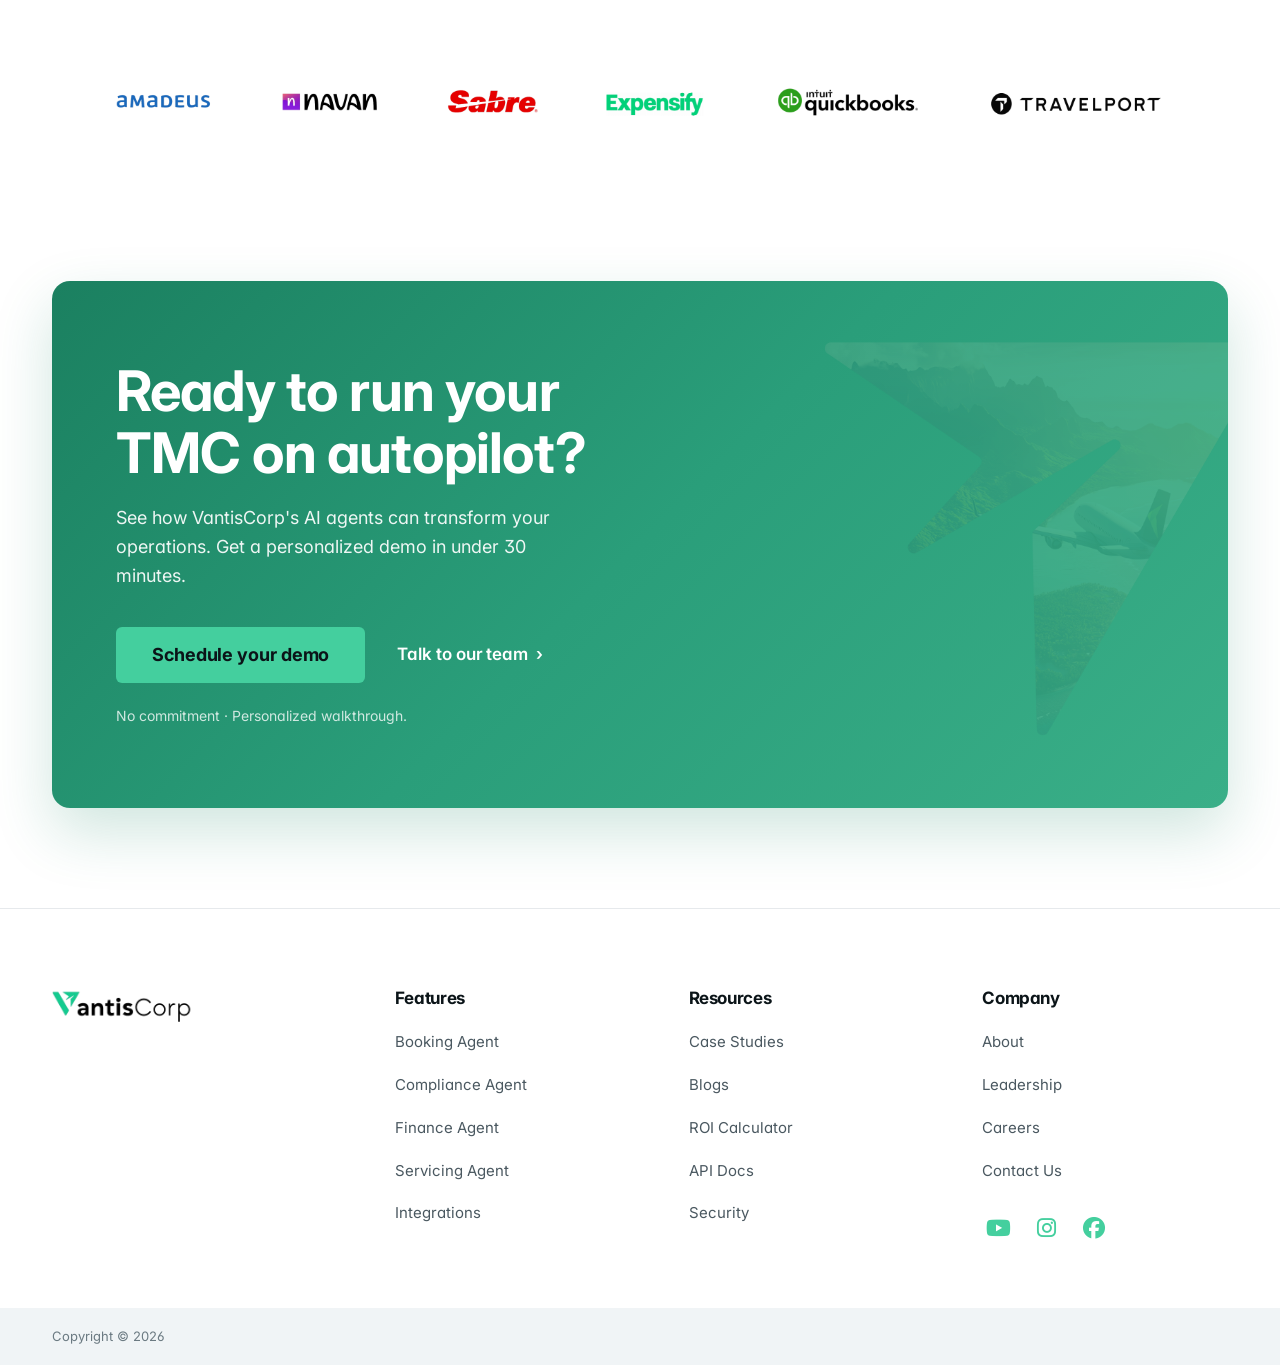
==== commit b16ff230: "v6: homepage 1:1 with vantiscorp.com (notibar kept), uppercase nav, light footer, aligned typography" ====
--- a/index.html
+++ b/index.html
@@ -1,345 +1,399 @@
-<!doctype html>
+<!DOCTYPE html>
 <html lang="en">
 <head>
-<meta charset="utf-8" />
-<meta name="viewport" content="width=device-width, initial-scale=1" />
-<title>VantisCorp. From request to resolution. Fully autonomous.</title>
-<meta name="description" content="VantisCorp is the AI operating system purpose-built for TMCs. Autonomous agents handle booking, compliance, servicing, and finance." />
-<link rel="preconnect" href="https://fonts.googleapis.com">
-<link rel="preconnect" href="https://fonts.gstatic.com" crossorigin>
-<link href="https://fonts.googleapis.com/css2?family=Inter:wght@400;500;600;700;800&family=Instrument+Serif&display=swap" rel="stylesheet">
-<link rel="stylesheet" href="https://cdnjs.cloudflare.com/ajax/libs/font-awesome/6.5.2/css/all.min.css">
-<link rel="stylesheet" href="css/styles.css">
-<link rel="stylesheet" href="css/home.css">
+  <meta charset="UTF-8" />
+  <meta name="viewport" content="width=device-width, initial-scale=1.0" />
+  <title>VantisCorp</title>
+  <meta name="description" content="VantisCorp is the AI operating system purpose-built for TMCs. Autonomous agents handle booking, compliance, servicing, and finance so you scale revenue without scaling headcount." />
+  <link rel="preconnect" href="https://fonts.googleapis.com" />
+  <link rel="preconnect" href="https://fonts.gstatic.com" crossorigin />
+  <link href="https://fonts.googleapis.com/css2?family=Inter:wght@400;500;600;700;800&family=Roboto+Slab:wght@400;600;700&display=swap" rel="stylesheet" />
+  <link rel="stylesheet" href="https://cdnjs.cloudflare.com/ajax/libs/font-awesome/6.5.2/css/all.min.css" />
+  <link rel="stylesheet" href="css/styles.css" />
+  <link rel="stylesheet" href="css/home.css" />
 </head>
 <body>
 
-<!-- NOTIBAR -->
-<div class="notibar" role="region" aria-label="Announcement">
-  <div class="container">
-    <span class="notibar-text">
-      <span class="notibar-tag">New</span>
-      <span class="notibar-headline">Servicing Agent is live. Autonomous changes, cancellations, and rebookings.</span>
-      <a class="notibar-cta" href="servicing-agent.html">See what it does <span class="notibar-arrow" aria-hidden="true">›</span></a>
-    </span>
-    <button class="notibar-close" aria-label="Dismiss announcement">
-      <svg viewBox="0 0 24 24" xmlns="http://www.w3.org/2000/svg"><path d="M6 6l12 12M6 18L18 6" stroke-linecap="round"/></svg>
-    </button>
+  <!-- NOTIBAR (our addition, sticky at top per CEO) -->
+  <div class="notibar" role="region" aria-label="Announcement">
+    <div class="container">
+      <span class="notibar-text">
+        <span class="notibar-tag">New</span>
+        <span class="notibar-headline">Servicing Agent is live. Autonomous changes, cancellations, and rebookings.</span>
+        <a class="notibar-cta" href="servicing-agent.html">See what it does <span class="notibar-arrow" aria-hidden="true">›</span></a>
+      </span>
+      <button class="notibar-close" aria-label="Dismiss announcement">
+        <svg viewBox="0 0 24 24" xmlns="http://www.w3.org/2000/svg"><path d="M6 6l12 12M6 18L18 6" stroke-linecap="round"/></svg>
+      </button>
+    </div>
   </div>
-</div>
-
-<!-- HEADER -->
-<header class="site-header">
-  <div class="container">
-    <a class="brand" href="index.html" aria-label="VantisCorp"><img src="images/vantis-logo.png" alt="VantisCorp" /></a>
-    <nav class="nav">
-      <div class="nav-has-drop"><a href="platform.html">Agents</a>
-        <div class="nav-drop" role="menu">
-          <div class="nav-drop-label">AI Agents</div>
-          <div class="nav-drop-grid">
-            <a href="booking-agent.html" role="menuitem">
-              <span class="nav-drop-ico book"><i class="fa-solid fa-plane-up"></i></span>
-              <span class="nav-drop-text">
-                <span class="nav-drop-title">Booking Agent</span>
-                <span class="nav-drop-desc">AI-ranked search across every fare source</span>
-              </span>
-            </a>
-            <a href="compliance-agent.html" role="menuitem">
-              <span class="nav-drop-ico comp"><i class="fa-solid fa-shield-halved"></i></span>
-              <span class="nav-drop-text">
-                <span class="nav-drop-title">Compliance Agent</span>
-                <span class="nav-drop-desc">Real-time policy and approvals</span>
-              </span>
-            </a>
-            <a href="finance-agent.html" role="menuitem">
-              <span class="nav-drop-ico fin"><i class="fa-solid fa-chart-line"></i></span>
-              <span class="nav-drop-text">
-                <span class="nav-drop-title">Finance Agent</span>
-                <span class="nav-drop-desc">Auto-reconciliation and close</span>
-              </span>
-            </a>
-            <a href="servicing-agent.html" role="menuitem">
-              <span class="nav-drop-ico serv"><i class="fa-solid fa-money-bill-transfer"></i></span>
-              <span class="nav-drop-text">
-                <span class="nav-drop-title">Servicing Agent</span>
-                <span class="nav-drop-desc">Autonomous changes and rebookings</span>
-              </span>
-            </a>
-          </div>
-          <div class="nav-drop-foot">
-            <a href="platform.html">See the full platform <span aria-hidden="true">›</span></a>
-            <span class="muted-note">Four agents. One operating system.</span>
-          </div>
-        </div>
-      </div>
-      <a href="integrations.html">Integration</a>
-      
-      <a href="about.html">Company</a>
-      <a href="#">Contact Us</a>
-      <a class="nav-search" href="#" aria-label="Search"><svg viewBox="0 0 24 24" xmlns="http://www.w3.org/2000/svg"><circle cx="11" cy="11" r="7"/><path d="m20 20-3.5-3.5" stroke-linecap="round"/></svg></a>
-    </nav>
-    <button class="menu-toggle" aria-label="Menu"><svg viewBox="0 0 24 24" xmlns="http://www.w3.org/2000/svg"><path d="M4 7h16M4 12h16M4 17h16" stroke-linecap="round"/></svg></button>
-  </div>
-</header>
-
-<!-- HERO -->
-<section class="v-hero">
-  <div class="container v-hero-inner">
-    <div class="v-content">
-      <h1>From request to resolution. Fully autonomous.</h1>
-      <p>The AI operating system purpose-built for travel management companies. Four agents handle booking, compliance, servicing, and finance, so you scale revenue without scaling headcount.</p>
-      <div class="v-stats">
-        <div class="stat-item"><h2><span class="counter" data-target="11">0</span>K+</h2><p>Bookings Managed Monthly</p></div>
-        <div class="stat-item"><h2><span class="counter" data-target="11">0</span>+</h2><p>Countries</p></div>
-        <div class="stat-item"><h2><span class="counter" data-target="22">0</span>+</h2><p>TMCs Worldwide</p></div>
-      </div>
-      <div class="v-actions">
-        <a href="#" class="btn btn-primary">Book a demo</a>
-        <a href="#" class="btn-tour">Watch platform tour <span aria-hidden="true">›</span></a>
-      </div>
-    </div>
-    <div class="v-graphic">
-      <div class="dash-row">
-        <div class="dash-box"><strong>$284K</strong> <span class="up">+8%</span><div>Revenue</div></div>
-        <div class="dash-box"><strong>847</strong> <span class="up">+12%</span><div>Bookings today</div></div>
-        <div class="dash-box"><strong>1.2m</strong> <span class="down">-34%</span><div>Avg handle</div></div>
-      </div>
-      <div class="floating-cards">
-        <div class="f-card"><i class="fa-solid fa-plane-up"></i><div class="f-card-content"><strong>Booking Agent</strong><br><small>Auto-booked UA2847</small></div><div class="saved">$136 saved</div></div>
-        <div class="f-card"><i class="fa-solid fa-shield-halved"></i><div class="f-card-content"><strong>Compliance Agent</strong><br><small>Policy exception flagged</small></div><div class="mgr">Manager</div></div>
-        <div class="f-card"><i class="fa-solid fa-chart-simple"></i><div class="f-card-content"><strong>Finance Agent</strong><br><small>3 invoices reconciled</small></div><div class="saved">($12.4K)</div></div>
-      </div>
-      <div class="v-shape-mask"></div>
-    </div>
-  </div>
-</section>
-
-<!-- AGENTS INTRO -->
-<section style="text-align:center;">
-  <div class="container">
-    <span class="eyebrow">Your AI workforce</span>
-    <h2 class="mt-6">Four agents. Every workflow. Always on.</h2>
-    <p class="lead mt-6" style="margin-left:auto; margin-right:auto;">Each agent is purpose-built for a critical TMC workflow. They run 24/7 inside your business rules, with full transparency into every action.</p>
-  </div>
-</section>
-
-<!-- BOOKING + COMPLIANCE -->
-<section style="padding-top:0;">
-  <div class="container">
-    <div class="agent-features">
-      <div class="agent-column">
-        <div class="agent-header"><i class="fa-solid fa-plane-up"></i><h3>Booking Agent</h3></div>
-        <div class="agent-title">AI-ranked search across every fare source.</div>
-        <p class="agent-desc">Compares fares, applies your negotiated rates, resolves conflicts, and picks the best in-policy option in seconds.</p>
-        <div class="agent-card">
-          <div class="agent-card-head"><strong>AI-ranked results <span class="muted">JFK to LAX, Mar 15</span></strong> <i class="fa-solid fa-circle-check"></i></div>
-          <div class="search-row row-1"><span class="res-id">UA 2847</span><span class="res-price">$342</span><span class="res-badge badge-best">Best match</span></div>
-          <div class="search-row row-2"><span class="res-id">DL 1153</span><span class="res-price">$389</span><span class="res-badge badge-policy">In policy</span></div>
-          <div class="search-row row-3"><span class="res-id">AA 0621</span><span class="res-price">$478</span><span class="res-badge badge-over">Over budget</span></div>
-          <div class="auto-line">Auto-selected UA 2847. <span class="hi">Saves $136, 97% policy score.</span></div>
-        </div>
-        <a class="more-link" href="booking-agent.html">Learn more <span aria-hidden="true">›</span></a>
-      </div>
-      <div class="agent-column">
-        <div class="agent-header"><i class="fa-solid fa-shield-halved"></i><h3>Compliance Agent</h3></div>
-        <div class="agent-title">Real-time policy and approvals.</div>
-        <p class="agent-desc">Catches exceptions before they happen, routes approvals with full context, and keeps every decision audit-ready.</p>
-        <div class="agent-card">
-          <div class="agent-card-head"><strong>Real-time policy</strong> <i class="fa-solid fa-circle-check"></i></div>
-          <div class="comp-stats">
-            <div class="stat-box"><span class="stat-num teal">98.6%</span><span class="stat-label">Compliance</span></div>
-            <div class="stat-box"><span class="stat-num blue">3</span><span class="stat-label">Pending</span></div>
-            <div class="stat-box"><span class="stat-num amber">12</span><span class="stat-label">Auto-resolved</span></div>
-          </div>
-          <div class="log-item">VIP override approved, J. Park</div>
-          <div class="log-item">Rate cap exceeded, routed to manager</div>
-          <div class="log-item">Hotel policy exception auto-denied</div>
-        </div>
-        <a class="more-link" href="compliance-agent.html">Learn more <span aria-hidden="true">›</span></a>
-      </div>
-    </div>
-  </div>
-</section>
-
-<!-- FINANCE + SERVICING -->
-<section style="padding-top:0;">
-  <div class="container">
-    <div class="agent-features">
-      <div class="agent-column">
-        <div class="agent-header"><i class="fa-solid fa-chart-line"></i><h3>Finance Agent</h3></div>
-        <div class="agent-title">Auto-reconciliation and financial close.</div>
-        <p class="agent-desc">Matches invoices to bookings, flags anomalies, handles GST and tax, and closes the books in hours.</p>
-        <div class="agent-card">
-          <div class="agent-card-head"><strong>Auto-reconciliation and close</strong> <i class="fa-solid fa-circle-check"></i></div>
-          <div class="comp-stats">
-            <div class="stat-box"><span class="stat-num teal">$847K</span><span class="stat-label">Reconciled</span></div>
-            <div class="stat-box"><span class="stat-num blue">$12.4K</span><span class="stat-label">Flagged</span></div>
-            <div class="stat-box"><span class="stat-num amber">$63K</span><span class="stat-label">Saved</span></div>
-          </div>
-          <div class="auto-line">3 invoices auto-matched. <span class="hi">$12,400 cleared.</span></div>
-        </div>
-        <a class="more-link" href="finance-agent.html">Learn more <span aria-hidden="true">›</span></a>
-      </div>
-      <div class="agent-column">
-        <div class="agent-header"><i class="fa-solid fa-money-bill-transfer"></i><h3>Servicing Agent</h3></div>
-        <div class="agent-title">Autonomous changes and rebookings.</div>
-        <p class="agent-desc">Handles traveler changes, cancellations, and refunds end to end. Your consultants only see the cases that actually need them.</p>
-        <div class="agent-card">
-          <div class="agent-card-head"><strong>Servicing Agent</strong> <i class="fa-solid fa-circle-check"></i></div>
-          <div class="comp-stats">
-            <div class="stat-box"><span class="stat-num teal">24</span><span class="stat-label">Open</span></div>
-            <div class="stat-box"><span class="stat-num blue">18</span><span class="stat-label">Auto-resolved</span></div>
-            <div class="stat-box"><span class="stat-num amber">1.2m</span><span class="stat-label">Avg time</span></div>
-          </div>
-          <div class="v4-row"><span><strong>M. Chen</strong></span><span class="muted">Rebooking, flight delayed 4h</span><span class="v4-badge auto">Auto-resolved</span></div>
-          <div class="v4-row"><span><strong>R. Patel</strong></span><span class="muted">Hotel change, early check-in</span><span class="v4-badge proc">Processing</span></div>
-          <div class="v4-row"><span><strong>L. Torres</strong></span><span class="muted">Cancel and refund, SFO trip</span><span class="v4-badge pend">Pending</span></div>
-        </div>
-        <a class="more-link" href="servicing-agent.html">Learn more <span aria-hidden="true">›</span></a>
-      </div>
-    </div>
-  </div>
-</section>
-
-<!-- RESULTS -->
-<section class="tmc-results">
-  <div class="container">
-    <span class="eyebrow">Real outcomes</span>
-    <h2 class="mt-6 center">Results TMCs actually measure.</h2>
-    <div class="v5-grid mt-12">
-      <div class="v5-col up"><div class="v5-label">Faster booking<br>turnaround</div><div class="v5-number col-green">60%</div></div>
-      <div class="v5-col down"><div class="v5-label">Policy compliance<br>rate</div><div class="v5-number col-blue">98%</div></div>
-      <div class="v5-col up"><div class="v5-label">Faster<br>reconciliation</div><div class="v5-number col-yellow">3x</div></div>
-      <div class="v5-col down"><div class="v5-label">More bookings,<br>same team</div><div class="v5-number col-teal">40%</div></div>
-    </div>
-  </div>
-</section>
-
-<!-- GET STARTED -->
-<section class="get-started" style="text-align:center;">
-  <div class="container">
-    <span class="eyebrow">Get started</span>
-    <h2 class="mt-6">Live in weeks, not months.</h2>
-    <div class="steps mt-12">
+
+  <!-- HEADER -->
+  <header class="site-header">
+    <div class="container">
+      <a class="brand" href="index.html" aria-label="VantisCorp"><img src="images/vantis-logo.png" alt="VantisCorp" /></a>
+      <nav class="nav nav--upper">
+        <div class="nav-has-drop"><a href="#agents">Featues</a>
+          <div class="nav-drop" role="menu">
+            <div class="nav-drop-label">AI Agents</div>
+            <div class="nav-drop-grid">
+              <a href="booking-agent.html" role="menuitem">
+                <span class="nav-drop-ico book"><i class="fa-solid fa-plane-up"></i></span>
+                <span class="nav-drop-text">
+                  <span class="nav-drop-title">Booking Agent</span>
+                  <span class="nav-drop-desc">AI-ranked search across every fare source</span>
+                </span>
+              </a>
+              <a href="compliance-agent.html" role="menuitem">
+                <span class="nav-drop-ico comp"><i class="fa-solid fa-shield-halved"></i></span>
+                <span class="nav-drop-text">
+                  <span class="nav-drop-title">Compliance Agent</span>
+                  <span class="nav-drop-desc">Real-time policy and approvals</span>
+                </span>
+              </a>
+              <a href="finance-agent.html" role="menuitem">
+                <span class="nav-drop-ico fin"><i class="fa-solid fa-chart-line"></i></span>
+                <span class="nav-drop-text">
+                  <span class="nav-drop-title">Finance Agent</span>
+                  <span class="nav-drop-desc">Auto-reconciliation and close</span>
+                </span>
+              </a>
+              <a href="servicing-agent.html" role="menuitem">
+                <span class="nav-drop-ico serv"><i class="fa-solid fa-money-bill-transfer"></i></span>
+                <span class="nav-drop-text">
+                  <span class="nav-drop-title">Servicing Agent</span>
+                  <span class="nav-drop-desc">Autonomous changes and rebookings</span>
+                </span>
+              </a>
+            </div>
+            <div class="nav-drop-foot">
+              <a href="platform.html">See the full platform <span aria-hidden="true">›</span></a>
+              <span class="muted-note">Four agents. One operating system.</span>
+            </div>
+          </div>
+        </div>
+        <a href="integrations.html">Integration</a>
+        <a href="#">Resources</a>
+        <a href="about.html">Company</a>
+        <a href="#">Contact Us</a>
+        <button class="nav-search" aria-label="Search"><svg viewBox="0 0 24 24"><circle cx="11" cy="11" r="7"/><path d="M21 21l-4.3-4.3"/></svg></button>
+      </nav>
+      <button class="menu-toggle" aria-label="Menu"><svg viewBox="0 0 24 24"><path d="M3 6h18M3 12h18M3 18h18"/></svg></button>
+    </div>
+  </header>
+
+  <!-- HERO -->
+  <section class="hero">
+    <div class="hero-inner">
+      <div class="hero-content">
+        <h1>From request to resolution.<br/>Fully autonomous.</h1>
+        <p class="hero-lead">VantisCorp is the AI operating system purpose-built for TMCs. Autonomous agents handle booking, compliance, servicing, and finance so you scale revenue without scaling headcount.</p>
+        <div class="hero-stats">
+          <div class="hero-stat"><strong>50K+</strong><span>Bookings Managed<br/>Monthly</span></div>
+          <div class="hero-stat"><strong>30+</strong><span>Countries</span></div>
+          <div class="hero-stat"><strong>120+</strong><span>TMCs Worldwide</span></div>
+        </div>
+        <div class="hero-actions">
+          <a class="btn btn-primary" href="#cta">Book a Demo</a>
+          <a class="btn btn-text" href="platform.html">Watch Platform Tour <span aria-hidden="true">›</span></a>
+        </div>
+      </div>
+      <div class="hero-visual">
+        <img class="hero-bg-img" src="images/live/hero-bg.png" alt="" />
+        <!-- Top metrics row -->
+        <div class="hero-card hero-card-metrics">
+          <div class="metric"><span class="m-val">$284K <em>+8%</em></span><span class="m-lbl">Revenue</span></div>
+          <div class="metric"><span class="m-val">847 <em>+12%</em></span><span class="m-lbl">Bookings Today</span></div>
+          <div class="metric"><span class="m-val">1.2m <em>34%</em></span><span class="m-lbl">Avg Handle</span></div>
+        </div>
+        <!-- Floating notification cards -->
+        <div class="hero-card noti">
+          <span class="noti-ico book"><i class="fa-solid fa-plane-up"></i></span>
+          <div class="noti-body">
+            <div class="noti-title">Booking Agent</div>
+            <div class="noti-sub">Auto-Booked UA2847</div>
+          </div>
+          <span class="noti-badge green">$136 saved</span>
+        </div>
+        <div class="hero-card noti">
+          <span class="noti-ico comp"><i class="fa-solid fa-shield-halved"></i></span>
+          <div class="noti-body">
+            <div class="noti-title">Compliance Agent</div>
+            <div class="noti-sub">Policy Exception Flagged</div>
+          </div>
+          <span class="noti-badge mint">Manager</span>
+        </div>
+        <div class="hero-card noti">
+          <span class="noti-ico fin"><i class="fa-solid fa-chart-line"></i></span>
+          <div class="noti-body">
+            <div class="noti-title">Finance Agent</div>
+            <div class="noti-sub">3 Invoices Reconciled</div>
+          </div>
+          <span class="noti-badge soft">($12.4K)</span>
+        </div>
+      </div>
+    </div>
+  </section>
+
+  <!-- AGENTS INTRO -->
+  <section class="agents-intro">
+    <div class="container">
+      <div class="eyebrow-v"><img src="images/vantis-v.png" alt="" /><span>Your AI workforce</span></div>
+      <h3 class="section-h">Four Agents. Every workflow. Always on.</h3>
+      <p class="section-sub">Each agent is purpose-built for a critical TMC workflow operating 24/7 inside your business rules,<br/> with full transparency into every action.</p>
+    </div>
+  </section>
+
+  <!-- BOOKING AGENT -->
+  <section id="agents" class="agent-row">
+    <div class="container two-up">
+      <div class="agent-text">
+        <span class="agent-eyebrow">Booking Agent</span>
+        <h2 class="agent-h">AI-Ranked Search Across All Content Sources</h2>
+        <p class="agent-desc">Compares fares, applies negotiated rates, resolves conflicts, and auto-selects the best policy-compliant option in seconds.</p>
+      </div>
+      <div class="agent-mock">
+        <div class="mock-card">
+          <div class="mock-head">
+            <div><strong>AI-Ranked Results</strong> <span class="muted">JFK → LAX | Mar 15</span></div>
+            <i class="fa-solid fa-circle-check tick"></i>
+          </div>
+          <div class="mock-fare">
+            <span>UA 2847</span><span>$342</span><span class="pill green">Best Match</span>
+          </div>
+          <div class="mock-fare highlight">
+            <span>DL 1153</span><span>$389</span><span class="pill mint">In Policy</span>
+          </div>
+          <div class="mock-fare">
+            <span>AA 0621</span><span>$478</span><span class="pill red">Over Budget</span>
+          </div>
+          <div class="mock-foot green-text"><strong>Auto-Selected UA 2847</strong> - Saves $136, 97% Policy Score</div>
+        </div>
+      </div>
+    </div>
+  </section>
+
+  <!-- COMPLIANCE AGENT -->
+  <section class="agent-row">
+    <div class="container two-up">
+      <div class="agent-text">
+        <span class="agent-eyebrow">Compliance Agent</span>
+        <h2 class="agent-h">Real-Time Policy Enforcement &amp; Approvals</h2>
+        <p class="agent-desc">Catches exceptions before they happen, auto-routes approvals with context, and maintains audit-ready compliance logs.</p>
+      </div>
+      <div class="agent-mock">
+        <div class="mock-card">
+          <div class="mock-head">
+            <div><strong>Real-Time Policy</strong></div>
+            <i class="fa-solid fa-circle-check tick"></i>
+          </div>
+          <div class="mock-3stats">
+            <div><strong class="big green-text">98.6%</strong><span>Compliance</span></div>
+            <div><strong class="big blue-text">3</strong><span>Pending</span></div>
+            <div><strong class="big amber-text">12</strong><span>Auto-Resolved</span></div>
+          </div>
+          <div class="mock-row"><span>VIP Override Approved - J. Park</span></div>
+          <div class="mock-row"><span>Rate Cap Exceeded - Routed To Manager</span></div>
+          <div class="mock-row"><span>Hotel Policy Exception Auto-Denied</span></div>
+        </div>
+      </div>
+    </div>
+  </section>
+
+  <!-- FINANCE AGENT -->
+  <section class="agent-row">
+    <div class="container two-up">
+      <div class="agent-text">
+        <span class="agent-eyebrow">Finance Agent</span>
+        <h2 class="agent-h">Auto-Reconciliation &amp; Financial Close</h2>
+        <p class="agent-desc">Matches invoices to bookings, flags anomalies, handles GST/tax, and closes books in hours - not days.</p>
+      </div>
+      <div class="agent-mock">
+        <div class="mock-card">
+          <div class="mock-head">
+            <div><strong>Auto-Reconciliation &amp; Financial Close</strong></div>
+            <i class="fa-solid fa-circle-check tick"></i>
+          </div>
+          <div class="mock-3stats">
+            <div><strong class="big green-text">$847K</strong><span>Reconciled</span></div>
+            <div><strong class="big amber-text">$12.4K</strong><span>Flagged</span></div>
+            <div><strong class="big blue-text">$63K</strong><span>Saved</span></div>
+          </div>
+          <div class="mock-foot green-text"><strong>3 Invoices Auto-Matched</strong> - $12,400 Cleared</div>
+        </div>
+      </div>
+    </div>
+  </section>
+
+  <!-- SERVICING AGENT -->
+  <section class="agent-row">
+    <div class="container two-up">
+      <div class="agent-text">
+        <span class="agent-eyebrow">Servicing Agent</span>
+        <h2 class="agent-h">Autonomous Changes &amp; Rebookings</h2>
+        <p class="agent-desc">Handles traveler changes, cancellations, and refunds autonomously - no human intervention for routine requests.</p>
+      </div>
+      <div class="agent-mock">
+        <div class="mock-card">
+          <div class="mock-head">
+            <div><strong>Servicing Agent</strong></div>
+            <i class="fa-solid fa-circle-check tick"></i>
+          </div>
+          <div class="mock-3stats">
+            <div><strong class="big amber-text">24</strong><span>Open</span></div>
+            <div><strong class="big green-text">18</strong><span>Auto-Resolved</span></div>
+            <div><strong class="big blue-text">1.2M</strong><span>Avg Time</span></div>
+          </div>
+          <div class="mock-row split"><span><strong>M. Chen</strong> · Rebooking — Flight Delayed 4Hrs</span><span class="pill green">Auto-Resolved</span></div>
+          <div class="mock-row split"><span><strong>R. Patel</strong> · Hotel Change — Early Check-In</span><span class="pill amber">Processing</span></div>
+          <div class="mock-row split"><span><strong>L. Torres</strong> · Cancel &amp; Refund — SFO Trip</span><span class="pill blue">Pending</span></div>
+        </div>
+      </div>
+    </div>
+  </section>
+
+  <!-- RESULTS -->
+  <section class="results">
+    <div class="container">
+      <div class="eyebrow-v center"><img src="images/vantis-v.png" alt="" /><span>Real Outcomes</span></div>
+      <h2 class="results-h">Results TMCs actually measure.</h2>
+      <div class="results-grid">
+        <div class="result-item">
+          <div class="result-label">Faster Booking<br/>Turnaround</div>
+          <div class="result-val green-text">60%</div>
+        </div>
+        <div class="result-item">
+          <div class="result-val blue-text">98%</div>
+          <div class="result-label">Policy Compliance<br/>Rate</div>
+        </div>
+        <div class="result-item">
+          <div class="result-label">Faster<br/>Reconciliation</div>
+          <div class="result-val gold-text">3x</div>
+        </div>
+        <div class="result-item">
+          <div class="result-val green-soft-text">40%</div>
+          <div class="result-label">More Bookings,<br/>Same Team</div>
+        </div>
+      </div>
+    </div>
+  </section>
+
+  <!-- GET STARTED -->
+  <section class="get-started">
+    <div class="container">
+      <div class="eyebrow-v center"><img src="images/vantis-v.png" alt="" /><span>Get Started</span></div>
+      <h2 class="get-started-h">Live in weeks, not months.</h2>
+    </div>
+    <div class="steps-row">
       <div class="step">
-        <div class="step-illus"><i class="fa-solid fa-plug" style="font-size:28px;color:#006b5b;"></i></div>
-        <h3 class="step-title col-green">Connect</h3>
-        <p>We plug into your existing GDS, mid-office, and finance systems. No rip and replace. Just clean integration.</p>
+        <div class="step-ico"><img src="images/live/1.png" alt="" /></div>
+        <h3 class="step-h step-1">Connect</h3>
+        <p>We plug into your existing GDS, mid-office, and finance systems. No rip-and-replace - just seamless integration.</p>
       </div>
       <div class="step">
-        <div class="step-illus"><i class="fa-solid fa-sliders" style="font-size:28px;color:#14cf93;"></i></div>
-        <h3 class="step-title col-bright">Configure</h3>
-        <p>Set your policies, approval chains, and agent rules. Every agent adapts to your business logic.</p>
+        <div class="step-ico"><img src="images/live/2.png" alt="" /></div>
+        <h3 class="step-h step-2">Configure</h3>
+        <p>Set your policies, approval workflows, and agent rules. Each AI agent adapts to your specific business logic.</p>
       </div>
       <div class="step">
-        <div class="step-illus"><i class="fa-solid fa-rocket" style="font-size:28px;color:#7d8e8b;"></i></div>
-        <h3 class="step-title col-muted">Scale</h3>
-        <p>Go live in weeks. Agents learn from every transaction and get sharper over time.</p>
-      </div>
-    </div>
-  </div>
-</section>
-
-<!-- TESTIMONIAL -->
-<section class="home-quote">
-  <div class="container">
-    <div class="quote-body fade-in">
-      <div class="stars">★★★★★</div>
-      <p>"VantisCorp transformed how we operate. Our agents handle 40% more bookings, policy compliance went from a constant headache to fully automated, and our finance team closes books in hours instead of days."</p>
-      <div class="attr"><strong>Sarah Mitchell</strong> &nbsp;·&nbsp; COO, Premier Travel Group</div>
-    </div>
-  </div>
-</section>
-
-<!-- INTEGRATIONS LOGO STRIP -->
-<section style="text-align:center;">
-  <div class="container">
-    <span class="eyebrow">Integrations</span>
-    <h2 class="mt-6">Works with the stack you already run.</h2>
-    <div class="brand-strip mt-12">
-      <div class="logo-cell" title="Amadeus"><svg viewBox="0 0 110 28" xmlns="http://www.w3.org/2000/svg"><text x="55" y="14" text-anchor="middle" dominant-baseline="central" font-family="Inter, sans-serif" font-weight="700" font-size="14" letter-spacing="0" fill="currentColor">Amadeus</text></svg></div>
-      <div class="logo-cell" title="Sabre"><svg viewBox="0 0 110 28" xmlns="http://www.w3.org/2000/svg"><text x="55" y="14" text-anchor="middle" dominant-baseline="central" font-family="Inter, sans-serif" font-weight="700" font-size="14" letter-spacing="0.02em" fill="currentColor">SABRE</text></svg></div>
-      <div class="logo-cell" title="Travelport"><svg viewBox="0 0 110 28" xmlns="http://www.w3.org/2000/svg"><text x="55" y="14" text-anchor="middle" dominant-baseline="central" font-family="Inter, sans-serif" font-weight="700" font-size="13" fill="currentColor">Travelport</text></svg></div>
-      <div class="logo-cell" title="SAP Concur"><svg viewBox="0 0 110 28" xmlns="http://www.w3.org/2000/svg"><text x="55" y="14" text-anchor="middle" dominant-baseline="central" font-family="Inter, sans-serif" font-weight="700" font-size="13" fill="currentColor">SAP Concur</text></svg></div>
-      <div class="logo-cell" title="NetSuite"><svg viewBox="0 0 110 28" xmlns="http://www.w3.org/2000/svg"><text x="55" y="14" text-anchor="middle" dominant-baseline="central" font-family="Inter, sans-serif" font-weight="700" font-size="14" fill="currentColor">NetSuite</text></svg></div>
-      <div class="logo-cell" title="QuickBooks"><svg viewBox="0 0 110 28" xmlns="http://www.w3.org/2000/svg"><text x="55" y="14" text-anchor="middle" dominant-baseline="central" font-family="Inter, sans-serif" font-weight="700" font-size="13" fill="currentColor">QuickBooks</text></svg></div>
-      <div class="logo-cell" title="Xero"><svg viewBox="0 0 110 28" xmlns="http://www.w3.org/2000/svg"><text x="55" y="14" text-anchor="middle" dominant-baseline="central" font-family="Inter, sans-serif" font-weight="700" font-size="14" fill="currentColor">Xero</text></svg></div>
-      <div class="logo-cell" title="SAP"><svg viewBox="0 0 110 28" xmlns="http://www.w3.org/2000/svg"><text x="55" y="14" text-anchor="middle" dominant-baseline="central" font-family="Inter, sans-serif" font-weight="800" font-size="16" letter-spacing="0.04em" fill="currentColor">SAP</text></svg></div>
-      <div class="logo-cell" title="Tally"><svg viewBox="0 0 110 28" xmlns="http://www.w3.org/2000/svg"><text x="55" y="14" text-anchor="middle" dominant-baseline="central" font-family="Inter, sans-serif" font-weight="700" font-size="14" fill="currentColor">Tally</text></svg></div>
-      <div class="logo-cell" title="Salesforce"><svg viewBox="0 0 110 28" xmlns="http://www.w3.org/2000/svg"><text x="55" y="14" text-anchor="middle" dominant-baseline="central" font-family="Inter, sans-serif" font-weight="700" font-size="13" fill="currentColor">Salesforce</text></svg></div>
-      <div class="logo-cell" title="Slack"><svg viewBox="0 0 110 28" xmlns="http://www.w3.org/2000/svg"><text x="55" y="14" text-anchor="middle" dominant-baseline="central" font-family="Inter, sans-serif" font-weight="700" font-size="14" fill="currentColor">Slack</text></svg></div>
-      <div class="logo-cell" title="WhatsApp"><svg viewBox="0 0 110 28" xmlns="http://www.w3.org/2000/svg"><text x="55" y="14" text-anchor="middle" dominant-baseline="central" font-family="Inter, sans-serif" font-weight="700" font-size="13" fill="currentColor">WhatsApp</text></svg></div>
-    </div>
-  </div>
-</section>
-
-<!-- CTA BANNER -->
-<section>
-  <div class="container">
-    <div class="cta-banner">
-      <h2>Ready to run your TMC on autopilot?</h2>
-      <p>See how VantisCorp agents handle your real bookings, your real policy, your real ledger. 30 minutes, no slides.</p>
-      <div class="actions">
-        <a class="btn btn-primary" href="#">Schedule your demo</a>
-        <a class="btn btn-ghost" href="#">Talk to our team <span aria-hidden="true">›</span></a>
-      </div>
-      <div class="fine">No commitment. Personalized walkthrough.</div>
-    </div>
-  </div>
-</section>
-
-<!-- FOOTER -->
-<footer class="site-footer">
-  <div class="container">
-    <div class="foot-grid">
+        <div class="step-ico"><img src="images/live/3.png" alt="" /></div>
+        <h3 class="step-h step-3">Scale</h3>
+        <p>Go live in weeks. Agents learn from every transaction, getting smarter and more autonomous over time.</p>
+      </div>
+    </div>
+  </section>
+
+  <!-- TESTIMONIAL -->
+  <section class="testimonial">
+    <div class="container">
+      <div class="quote-wrap">
+        <span class="quote-mark open">“</span>
+        <p>VantisCorp transformed how we operate. Our agents handle 40% more bookings, policy compliance went from a constant headache to fully automated, and our finance team closes books in hours instead of days.</p>
+        <span class="quote-mark close">”</span>
+      </div>
+      <div class="quote-attrib">
+        <div class="q-name green-text">Sarah Mitchell</div>
+        <div class="q-title">COO, Premier Travel Group</div>
+        <div class="q-stars">
+          <i class="fa-solid fa-star"></i><i class="fa-solid fa-star"></i><i class="fa-solid fa-star"></i><i class="fa-solid fa-star"></i><i class="fa-solid fa-star"></i>
+        </div>
+      </div>
+    </div>
+  </section>
+
+  <!-- INTEGRATIONS STRIP -->
+  <section class="int-strip">
+    <div class="container">
+      <h3 class="int-strip-h">Integrates with our existing stack</h3>
+    </div>
+    <div class="int-strip-imgwrap">
+      <img src="images/live/clients.png" alt="Integrates with Amadeus, Navan, Sabre, Expensify, QuickBooks, Travelport, and more" />
+    </div>
+  </section>
+
+  <!-- CTA BANNER -->
+  <section id="cta" class="cta-banner-section">
+    <div class="container">
+      <div class="cta-banner-live">
+        <div class="cta-content">
+          <h2>Ready to run your TMC on autopilot?</h2>
+          <p>See how VantisCorp's AI agents can transform your operations. Get a personalized demo in under 30 minutes.</p>
+          <div class="cta-actions">
+            <a class="btn btn-primary-on-green" href="#">Schedule your demo</a>
+            <a class="btn btn-text-white" href="#">Talk to our team <span aria-hidden="true">›</span></a>
+          </div>
+          <div class="cta-fine">No commitment · Personalized walkthrough.</div>
+        </div>
+      </div>
+    </div>
+  </section>
+
+  <!-- FOOTER -->
+  <footer class="site-footer site-footer-light">
+    <div class="container foot-grid-3">
+      <div class="foot-brand">
+        <a class="brand" href="index.html" aria-label="VantisCorp"><img src="images/vantis-logo.png" alt="VantisCorp" /></a>
+      </div>
       <div>
-        <a class="brand" href="index.html" aria-label="VantisCorp"><img src="images/vantis-logo-white.png" alt="VantisCorp" /></a>
-        <p class="foot-tagline">The AI operating system purpose-built for travel management companies.</p>
-        <div class="socials" style="margin-top:24px;">
-          <a href="#" aria-label="LinkedIn"><i class="fa-brands fa-linkedin-in"></i></a>
-          <a href="#" aria-label="YouTube"><i class="fa-brands fa-youtube"></i></a>
-          <a href="#" aria-label="X"><i class="fa-brands fa-x-twitter"></i></a>
-        </div>
-      </div>
-      <div>
-        <h5>Platform</h5>
+        <h4>Features</h4>
         <ul>
-          <li><a href="platform.html">Overview</a></li>
           <li><a href="booking-agent.html">Booking Agent</a></li>
           <li><a href="compliance-agent.html">Compliance Agent</a></li>
           <li><a href="finance-agent.html">Finance Agent</a></li>
           <li><a href="servicing-agent.html">Servicing Agent</a></li>
+          <li><a href="integrations.html">Integrations</a></li>
         </ul>
       </div>
       <div>
-        <h5>Solutions</h5>
+        <h4>Resources</h4>
         <ul>
-          <li><a href="integrations.html">Integrations</a></li>
-          <li><a href="platform.html">For TMCs</a></li>
-          <li><a href="platform.html">For Enterprise</a></li>
+          <li><a href="#">Case Studies</a></li>
+          <li><a href="#">Blogs</a></li>
+          <li><a href="#">ROI Calculator</a></li>
+          <li><a href="#">API Docs</a></li>
+          <li><a href="#">Security</a></li>
         </ul>
       </div>
       <div>
-        <h5>Company</h5>
+        <h4>Company</h4>
         <ul>
           <li><a href="about.html">About</a></li>
-          <li><a href="#">Contact</a></li>
-          <li><a href="#">Book a demo</a></li>
+          <li><a href="#">Leadership</a></li>
+          <li><a href="#">Careers</a></li>
+          <li><a href="#">Contact Us</a></li>
         </ul>
-      </div>
-    </div>
-    <div class="foot-bottom">
-      <span>© 2026 VantisCorp. All rights reserved.</span>
-      <div class="foot-legal">
-        <a href="#">Privacy</a>
-        <a href="#">Terms</a>
-        <a href="#">Security</a>
-      </div>
-    </div>
-  </div>
-</footer>
-
-<script src="js/animations.js"></script>
-
+        <div class="foot-socials-light">
+          <a href="#" aria-label="YouTube"><i class="fa-brands fa-youtube"></i></a>
+          <a href="#" aria-label="Instagram"><i class="fa-brands fa-instagram"></i></a>
+          <a href="#" aria-label="Facebook"><i class="fa-brands fa-facebook"></i></a>
+        </div>
+      </div>
+    </div>
+    <div class="foot-bar">
+      <div class="container"><span>Copyright © 2026</span></div>
+    </div>
+  </footer>
+
+  <script src="js/animations.js"></script>
 </body>
 </html>
--- a/css/styles.css
+++ b/css/styles.css
@@ -53,8 +53,8 @@
   font-feature-settings: 'ss01', 'cv11', 'cv02';
   background: var(--surface-2);
   color: var(--text);
-  font-size: 16.5px;
-  line-height: 1.55;
+  font-size: 18px;
+  line-height: 1.6;
   -webkit-font-smoothing: antialiased;
   -moz-osx-font-smoothing: grayscale;
   text-rendering: optimizeLegibility;
@@ -82,16 +82,16 @@
   letter-spacing: -0.022em;
   line-height: 1.08;
   margin: 0;
-  font-weight: 700;
-}
-h1 { font-size: clamp(40px, 5.4vw, 68px); font-weight: 700; letter-spacing: -0.03em; line-height: 1.04; }
-h2 { font-size: clamp(30px, 3.6vw, 46px); letter-spacing: -0.025em; line-height: 1.1; }
-h3 { font-size: 22px; font-weight: 600; letter-spacing: -0.015em; }
+  font-weight: 800;
+}
+h1 { font-size: clamp(40px, 5.0vw, 64px); font-weight: 800; letter-spacing: -0.03em; line-height: 1.1; }
+h2 { font-size: clamp(32px, 3.6vw, 48px); font-weight: 800; letter-spacing: -0.025em; line-height: 1.1; }
+h3 { font-size: 22px; font-weight: 700; letter-spacing: -0.015em; }
 h4 { font-size: 16px; font-weight: 600; }
 h5 { font-size: 13px; font-weight: 700; letter-spacing: 0.06em; text-transform: uppercase; color: var(--muted); }
 
-p { color: var(--text-2); margin: 14px 0 0; }
-.lead { font-size: 19px; line-height: 1.55; color: var(--text-2); max-width: var(--measure); }
+p { color: var(--text-2); margin: 14px 0 0; font-size: 18px; line-height: 1.6; }
+.lead { font-size: 19px; line-height: 1.6; color: var(--text-2); max-width: var(--measure); }
 .eyebrow {
   display: inline-block;
   font-size: 12px; font-weight: 700;
@@ -112,8 +112,15 @@
   display: flex;
   align-items: center;
 }
-.site-header .container {
+.site-header .container,
+.site-header .header-inner {
   display: flex; align-items: center; justify-content: space-between; width: 100%;
+  max-width: var(--max);
+  margin: 0 auto;
+  padding: 0 32px;
+}
+@media (max-width: 720px) {
+  .site-header .header-inner { padding: 0 22px; }
 }
 .site-header { height: 76px; }
 .brand {
@@ -133,6 +140,20 @@
 }
 .nav a:not(.nav-cta) {
   opacity: 0.78;
+}
+/* Uppercase variant (matches live vantiscorp.com nav) */
+.nav--upper a:not(.nav-cta) {
+  text-transform: uppercase;
+  letter-spacing: 0.06em;
+  font-size: 12.5px;
+  font-weight: 600;
+  opacity: 0.85;
+}
+.nav--upper .nav-has-drop > a {
+  text-transform: uppercase;
+  letter-spacing: 0.06em;
+  font-size: 12.5px;
+  font-weight: 600;
 }
 .nav-cta {
   display: inline-flex; align-items: center; gap: 6px;
--- a/css/home.css
+++ b/css/home.css
@@ -1,422 +1,700 @@
-/* Homepage — mirrors live vantiscorp.com structure with refined polish */
-
-/* ---------- Hero ---------- */
-.v-hero {
-  background: #fff;
-  padding: 96px 0 88px;
-  overflow: hidden;
-  border-bottom: 1px solid var(--hairline);
-}
-.v-hero-inner {
-  display: grid;
-  grid-template-columns: 1.05fr 1fr;
-  gap: 72px;
-  align-items: center;
-}
-.v-content { max-width: 580px; }
-.v-content h1 {
-  font-size: clamp(42px, 5.4vw, 64px);
-  font-weight: 700;
-  letter-spacing: -0.03em;
-  line-height: 1.04;
-  margin: 0 0 24px;
-  color: var(--ink);
-}
-.v-content > p {
-  font-size: 18.5px;
-  line-height: 1.55;
+/* ===========================================
+   HOMEPAGE — 1:1 match to live vantiscorp.com
+   ============================================= */
+
+/* ---------- Color tokens (homepage specifics) ---------- */
+:root {
+  --mint: #44cf9e;
+  --mint-soft: #a2ebd8;
+  --mint-bg: #d6f5ea;
+  --green-deep: #006b5b;
+  --blue: #4f8df0;
+  --gold: #c79849;
+  --amber-warm: #f59e0b;
+  --red-soft: #ef6f6f;
+}
+
+/* ---------- Container ---------- */
+.container { max-width: 1240px; margin: 0 auto; padding: 0 32px; }
+
+/* ---------- Section eyebrow with V mark ---------- */
+.eyebrow-v {
+  display: inline-flex;
+  align-items: center;
+  gap: 8px;
+  font-size: 15px;
+  font-weight: 500;
+  color: var(--ink);
+  margin-bottom: 18px;
+}
+.eyebrow-v img { width: 18px; height: auto; }
+.eyebrow-v.center {
+  display: flex;
+  justify-content: center;
+  text-align: center;
+}
+
+/* ====================================================
+   HERO
+   ==================================================== */
+.hero {
+  background: #fff;
+  padding: 64px 0 56px;
+}
+.hero-inner {
+  max-width: 1240px;
+  margin: 0 auto;
+  padding: 0 32px;
+  display: grid;
+  grid-template-columns: 1fr 1fr;
+  gap: 48px;
+  align-items: center;
+}
+.hero-content { max-width: 600px; }
+.hero h1 {
+  font-family: 'Inter', sans-serif;
+  font-size: 64px;
+  line-height: 1.1;
+  letter-spacing: -0.02em;
+  font-weight: 800;
+  color: var(--ink);
+  margin: 0 0 22px;
+}
+.hero-lead {
+  font-size: 18px;
+  line-height: 1.6;
   color: var(--text-2);
-  margin: 0 0 40px;
-  max-width: 52ch;
-}
-.v-stats {
-  display: grid;
-  grid-template-columns: repeat(3, 1fr);
-  gap: 18px;
-  margin-bottom: 40px;
-  padding: 24px 0;
-  border-top: 1px solid var(--hairline);
-  border-bottom: 1px solid var(--hairline);
-}
-.stat-item h2 {
-  font-size: 30px;
-  font-weight: 700;
-  letter-spacing: -0.025em;
-  margin: 0;
-  color: var(--ink);
-  line-height: 1;
-}
-.stat-item p {
+  margin: 0 0 36px;
+  max-width: 540px;
+}
+.hero-stats {
+  display: grid;
+  grid-template-columns: repeat(3, minmax(0, max-content));
+  gap: 56px;
+  margin-bottom: 44px;
+}
+.hero-stat strong {
+  display: block;
+  font-size: 32px;
+  font-weight: 800;
+  letter-spacing: -0.01em;
+  color: var(--ink);
+  line-height: 1.1;
+  margin-bottom: 8px;
+}
+.hero-stat span {
+  display: block;
+  font-size: 15px;
+  color: var(--text-2);
+  line-height: 1.45;
+}
+.hero-actions {
+  display: flex;
+  align-items: center;
+  gap: 28px;
+  flex-wrap: wrap;
+}
+
+/* Hero visual */
+.hero-visual {
+  position: relative;
+  min-height: 560px;
+  display: flex;
+  align-items: center;
+  justify-content: center;
+}
+.hero-bg-img {
+  width: 100%;
+  max-width: 620px;
+  height: auto;
+  display: block;
+  margin-right: -20px;
+}
+.hero-card {
+  position: absolute;
+  background: #fff;
+  border-radius: 14px;
+  box-shadow: 0 18px 40px rgba(11, 20, 24, 0.10), 0 2px 4px rgba(11, 20, 24, 0.04);
+  padding: 14px 18px;
+  z-index: 2;
+}
+.hero-card-metrics {
+  top: 0;
+  left: 4%;
+  right: 4%;
+  display: flex;
+  gap: 28px;
+  justify-content: space-between;
+  padding: 18px 28px;
+}
+.metric .m-val {
+  display: block;
+  font-size: 18px;
+  font-weight: 700;
+  color: var(--ink);
+  letter-spacing: -0.01em;
+}
+.metric .m-val em {
+  font-style: normal;
+  font-size: 12px;
+  font-weight: 600;
+  color: var(--mint);
+  margin-left: 6px;
+}
+.metric .m-lbl {
+  display: block;
+  font-size: 12px;
+  color: var(--muted);
+  margin-top: 4px;
+}
+.hero-card.noti {
+  width: 320px;
+  display: flex;
+  align-items: center;
+  gap: 12px;
+}
+.hero-card.noti:nth-of-type(2) { top: 32%; left: -4%; }
+.hero-card.noti:nth-of-type(3) { top: 50%; left: 1%; }
+.hero-card.noti:nth-of-type(4) { top: 68%; left: -6%; }
+.noti-ico {
+  flex-shrink: 0;
+  width: 38px;
+  height: 38px;
+  border-radius: 10px;
+  display: inline-flex;
+  align-items: center;
+  justify-content: center;
+  font-size: 16px;
+}
+.noti-ico.book { background: rgba(0, 107, 91, 0.08); color: var(--green-deep); }
+.noti-ico.comp { background: rgba(20, 207, 147, 0.10); color: #0d9b6f; }
+.noti-ico.fin { background: rgba(95, 123, 160, 0.10); color: #4a6b8c; }
+.noti-body { flex: 1; min-width: 0; }
+.noti-title {
+  font-size: 14px;
+  font-weight: 700;
+  color: var(--ink);
+}
+.noti-sub {
   font-size: 12.5px;
   color: var(--muted);
-  margin: 8px 0 0;
-  letter-spacing: 0.02em;
-}
-.v-actions { display: flex; align-items: center; gap: 22px; flex-wrap: wrap; }
-
-/* Hero graphic */
-.v-graphic {
-  position: relative;
-  min-height: 540px;
-  display: flex;
-  justify-content: center;
-}
-.dash-row {
-  position: absolute;
-  top: 0; left: 0;
-  z-index: 3;
-  display: flex;
-  gap: 10px;
-  width: 100%;
-}
-.dash-box {
-  background: #fff;
+  margin-top: 2px;
+}
+.noti-badge {
+  font-size: 12px;
+  font-weight: 600;
+  padding: 4px 10px;
+  border-radius: 14px;
+  white-space: nowrap;
+}
+.noti-badge.green { background: rgba(20, 207, 147, 0.14); color: #0d9b6f; }
+.noti-badge.mint { background: var(--mint-bg); color: var(--green-deep); }
+.noti-badge.soft { background: var(--surface-3); color: var(--text-2); }
+
+/* Hero buttons */
+.btn { display: inline-flex; align-items: center; gap: 8px; font-family: inherit; font-weight: 600; cursor: pointer; text-decoration: none; transition: all .15s ease; border: none; }
+.btn-primary {
+  background: var(--mint);
+  color: var(--ink);
+  padding: 15px 30px;
+  border-radius: 8px;
+  font-size: 16px;
+  font-weight: 700;
+}
+.btn-primary:hover { background: var(--mint-soft); }
+.btn-text {
+  background: transparent;
+  color: var(--ink);
+  padding: 12px 4px;
+  font-size: 16px;
+  font-weight: 600;
+}
+.btn-text:hover { color: var(--green-deep); }
+
+/* ====================================================
+   AGENTS INTRO
+   ==================================================== */
+.agents-intro {
+  background: #fff;
+  padding: 100px 0 56px;
+  text-align: center;
+}
+.section-h {
+  font-size: 30px;
+  font-weight: 700;
+  color: var(--ink);
+  letter-spacing: -0.01em;
+  line-height: 1.5;
+  margin: 0 auto 14px;
+  max-width: 900px;
+}
+.section-sub {
+  font-size: 16px;
+  color: var(--text-2);
+  line-height: 1.65;
+  max-width: 720px;
+  margin: 0 auto;
+}
+
+/* ====================================================
+   AGENT ROWS (Booking / Compliance / Finance / Servicing)
+   ==================================================== */
+.agent-row {
+  background: #fff;
+  padding: 56px 0;
+}
+.agent-row:nth-of-type(odd) { background: #fff; }
+.agent-row .two-up {
+  display: grid;
+  grid-template-columns: 1fr 1fr;
+  gap: 56px;
+  align-items: center;
+}
+.agent-eyebrow {
+  display: block;
+  font-size: 16px;
+  font-weight: 700;
+  color: var(--ink);
+  margin-bottom: 16px;
+}
+.agent-h {
+  font-size: 28px;
+  font-weight: 700;
+  color: var(--ink);
+  letter-spacing: -0.01em;
+  line-height: 1.3;
+  margin: 0 0 14px;
+}
+.agent-desc {
+  font-size: 16px;
+  line-height: 1.65;
+  color: var(--text-2);
+  margin: 0;
+  max-width: 480px;
+}
+
+/* Mock cards (the dashboard UI mockups) */
+.mock-card {
+  background: #fff;
+  border: 1px solid var(--hairline);
+  border-radius: 18px;
+  box-shadow: 0 12px 30px rgba(11, 20, 24, 0.05);
+  padding: 24px 24px 28px;
+}
+.mock-head {
+  display: flex;
+  justify-content: space-between;
+  align-items: center;
+  padding-bottom: 16px;
+  border-bottom: 1px solid var(--hairline-2);
+  margin-bottom: 16px;
+  font-size: 14px;
+  color: var(--ink);
+}
+.mock-head strong { font-weight: 700; }
+.mock-head .muted { color: var(--muted); font-weight: 400; margin-left: 6px; font-size: 13px; }
+.mock-head .tick { color: var(--mint); font-size: 18px; }
+
+.mock-fare {
+  display: grid;
+  grid-template-columns: 1fr auto auto;
+  align-items: center;
+  gap: 16px;
   padding: 14px 16px;
   border-radius: 10px;
-  box-shadow: var(--shadow-2);
-  border: 1px solid var(--hairline);
-  flex: 1;
-  font-size: 13px;
-  opacity: 0;
-  transform: translateY(8px);
-  animation: dashReveal 0.7s var(--ease-out) forwards;
-}
-.dash-box:nth-child(1) { animation-delay: 0.15s; }
-.dash-box:nth-child(2) { animation-delay: 0.30s; }
-.dash-box:nth-child(3) { animation-delay: 0.45s; }
-.dash-box strong { font-size: 18px; color: var(--ink); }
-.dash-box .up { color: var(--bright-green); font-size: 11px; font-weight: 700; margin-left: 6px; }
-.dash-box .down { color: #e25555; font-size: 11px; font-weight: 700; margin-left: 6px; }
-.dash-box div { font-size: 11px; color: var(--muted); margin-top: 4px; letter-spacing: 0.02em; }
-
-@keyframes dashReveal {
-  to { opacity: 1; transform: translateY(0); }
-}
-@keyframes statePulse {
-  0% { box-shadow: var(--shadow-2), 0 0 0 0 rgba(20,207,147,0.35); }
-  100% { box-shadow: var(--shadow-2), 0 0 0 10px rgba(20,207,147,0); }
-}
-@keyframes badgePop {
-  0% { transform: scale(0.85); opacity: 0; }
-  60% { transform: scale(1.05); opacity: 1; }
-  100% { transform: scale(1); opacity: 1; }
-}
-
-.floating-cards {
-  position: absolute;
-  z-index: 2;
-  top: 110px;
-  left: 0;
-  display: flex;
-  flex-direction: column;
-  gap: 14px;
-}
-.f-card {
-  background: #fff;
-  padding: 12px 18px;
-  border-radius: 10px;
-  box-shadow: var(--shadow-2);
-  border: 1px solid var(--hairline);
-  display: flex;
-  align-items: center;
-  gap: 14px;
-  width: 300px;
-  font-size: 13px;
-  opacity: 0;
-  transform: translateY(10px);
-  animation: dashReveal 0.75s var(--ease-out) forwards;
-}
-.f-card:nth-child(1) { animation-delay: 0.7s; }
-.f-card:nth-child(2) { animation-delay: 1.4s; animation-name: dashReveal, statePulse; animation-duration: 0.75s, 1.6s; animation-delay: 1.4s, 2.0s; animation-iteration-count: 1, 1; }
-.f-card:nth-child(3) { animation-delay: 2.1s; }
-.f-card .saved, .f-card .mgr { animation: badgePop 0.5s var(--ease-out) backwards; animation-delay: inherit; }
-.f-card i { color: var(--muted); font-size: 16px; width: 20px; text-align: center; }
-.f-card-content { flex: 1; }
-.f-card-content strong { color: var(--ink); font-weight: 600; }
-.f-card-content small { color: var(--muted); }
-.f-card .saved { color: var(--card-green); font-weight: 700; }
-.f-card .mgr {
-  background: #e6fff7;
-  color: var(--card-green);
-  padding: 3px 10px;
-  border-radius: 4px;
-  font-weight: 700;
-  font-size: 11px;
-}
-
-.v-shape-mask {
-  width: 100%;
-  max-width: 460px;
-  height: 540px;
-  background: url('../images/hero-bg.png');
-  background-size: cover;
-  background-position: center;
-  clip-path: polygon(0 0, 100% 0, 100% 22%, 50% 100%, 0 22%);
-  position: absolute;
-  z-index: 1;
-  top: 0;
-  opacity: 0.92;
-}
-
-/* ---------- Agent feature rows ---------- */
-.agent-features {
-  display: grid;
-  grid-template-columns: 1fr 1fr;
-  gap: 56px;
-  align-items: stretch;
-}
-.agent-column { max-width: 560px; display: flex; flex-direction: column; }
-.agent-column .agent-desc { min-height: 80px; }
-.agent-column .agent-card { flex: 1; display: flex; flex-direction: column; min-height: 320px; }
-.agent-column .more-link { margin-top: auto; padding-top: 18px; }
-.agent-header {
-  display: flex;
-  align-items: center;
-  gap: 14px;
-  color: var(--dark-green);
-  margin-bottom: 16px;
-}
-.agent-header i { font-size: 20px; }
-.agent-header h3 {
+  margin-bottom: 8px;
+  background: var(--surface-2);
+  font-size: 15px;
+  font-weight: 600;
+  color: var(--ink);
+}
+.mock-fare.highlight { background: var(--mint-bg); }
+.mock-fare span:nth-child(2) { font-weight: 700; }
+.mock-fare .pill { font-size: 12px; font-weight: 600; padding: 4px 12px; border-radius: 14px; }
+.mock-fare .pill.green { background: rgba(20, 207, 147, 0.14); color: #0d9b6f; }
+.mock-fare .pill.mint { background: var(--mint-bg); color: var(--green-deep); }
+.mock-fare .pill.red { background: rgba(239, 111, 111, 0.12); color: #c54040; }
+
+.mock-foot {
+  margin-top: 18px;
   font-size: 14px;
   font-weight: 600;
+}
+.green-text { color: #0d9b6f; }
+.blue-text { color: #5e7eb6; }
+.amber-text { color: var(--amber-warm); }
+.gold-text { color: var(--gold); }
+.green-soft-text { color: var(--mint); }
+
+.mock-3stats {
+  display: grid;
+  grid-template-columns: repeat(3, 1fr);
+  gap: 12px;
+  margin-bottom: 16px;
+}
+.mock-3stats > div {
+  background: #fff;
+  border: 1px solid var(--hairline);
+  border-radius: 12px;
+  padding: 20px 16px;
+  text-align: center;
+}
+.mock-3stats .big {
+  display: block;
+  font-size: 32px;
+  font-weight: 800;
+  letter-spacing: -0.02em;
+  line-height: 1;
+  margin-bottom: 6px;
+}
+.mock-3stats span {
+  font-size: 12.5px;
+  color: var(--muted);
+}
+
+.mock-row {
+  padding: 12px 14px;
+  background: var(--surface-2);
+  border-radius: 10px;
+  margin-bottom: 8px;
+  font-size: 13.5px;
+  color: var(--text);
+}
+.mock-row.split {
+  display: flex;
+  justify-content: space-between;
+  align-items: center;
+  gap: 12px;
+}
+.mock-row.split .pill { font-size: 11.5px; font-weight: 600; padding: 4px 10px; border-radius: 12px; white-space: nowrap; }
+.mock-row.split .pill.green { background: rgba(20, 207, 147, 0.14); color: #0d9b6f; }
+.mock-row.split .pill.amber { background: rgba(245, 158, 11, 0.14); color: var(--amber-warm); }
+.mock-row.split .pill.blue { background: rgba(79, 141, 240, 0.12); color: var(--blue); }
+
+/* ====================================================
+   RESULTS
+   ==================================================== */
+.results {
+  background: #fff;
+  padding: 100px 0 100px;
+  text-align: center;
+}
+.results-h {
+  font-size: 48px;
+  font-weight: 800;
+  color: var(--ink);
+  letter-spacing: -0.015em;
+  line-height: 1.15;
+  margin: 12px auto 64px;
+}
+.results-grid {
+  display: grid;
+  grid-template-columns: repeat(4, 1fr);
+  gap: 32px;
+  align-items: center;
+  text-align: left;
+  max-width: 1100px;
+  margin: 0 auto;
+}
+.result-item {
+  display: flex;
+  flex-direction: column;
+  gap: 16px;
+  padding: 0 24px;
+  border-right: 1px solid var(--hairline-2);
+}
+.result-item:last-child { border-right: 0; }
+.result-val {
+  font-size: 72px;
+  font-weight: 800;
+  letter-spacing: -0.025em;
+  line-height: 1;
+}
+.result-label {
+  font-size: 16px;
+  font-weight: 700;
+  color: var(--ink);
+  line-height: 1.4;
+}
+
+/* ====================================================
+   GET STARTED
+   ==================================================== */
+.get-started {
+  background: #fafbfc;
+  padding: 90px 0 100px;
+  text-align: center;
+}
+.get-started-h {
+  font-size: 68px;
+  font-weight: 600;
+  color: var(--ink);
+  letter-spacing: -0.025em;
+  line-height: 1.1;
+  margin: 12px 0 64px;
+}
+.steps-row {
+  max-width: 1240px;
+  margin: 0 auto;
+  padding: 0 32px;
+  display: grid;
+  grid-template-columns: repeat(3, 1fr);
+  gap: 24px;
+  text-align: left;
+  align-items: start;
+}
+.step {
+  display: grid;
+  grid-template-columns: 130px 1fr;
+  gap: 18px;
+  align-items: start;
+}
+.step-ico { width: 130px; }
+.step-ico img { width: 100%; height: auto; display: block; }
+.step-h {
+  font-size: 30px;
+  font-weight: 700;
+  margin: 8px 0 12px;
+  letter-spacing: -0.01em;
+}
+.step-h.step-1 { color: var(--mint); }
+.step-h.step-2 { color: var(--green-deep); }
+.step-h.step-3 { color: var(--muted); }
+.step p {
+  font-size: 15px;
+  line-height: 1.6;
+  color: var(--text-2);
   margin: 0;
-  color: var(--dark-green);
-  letter-spacing: 0.06em;
-  text-transform: uppercase;
-}
-.agent-title {
-  font-size: 26px;
-  font-weight: 700;
-  letter-spacing: -0.02em;
-  color: var(--ink);
-  margin-bottom: 14px;
-  line-height: 1.18;
-}
-.agent-desc { font-size: 16px; color: var(--text-2); line-height: 1.55; margin: 0 0 26px; max-width: 50ch; }
-.agent-card {
-  background: #fff;
-  border-radius: 14px;
-  padding: 24px;
-  box-shadow: var(--shadow-2);
-  border: 1px solid var(--hairline);
-}
-.agent-card-head {
-  display: flex;
-  justify-content: space-between;
-  align-items: center;
-  margin-bottom: 16px;
-  font-size: 13px;
-  color: var(--ink);
-}
-.agent-card-head i { color: var(--card-green); }
-.agent-card-head .muted { color: var(--muted); font-weight: 400; margin-left: 10px; }
-
-.search-row {
-  display: flex;
-  justify-content: space-between;
-  align-items: center;
-  padding: 11px 13px;
-  margin-bottom: 8px;
-  border-radius: 8px;
-  background: var(--surface-2);
-  animation: rowHighlight 3.6s infinite;
-}
-@keyframes rowHighlight {
-  0%, 33% { background: #e6fff7; }
-  34%, 100% { background: var(--surface-2); }
-}
-.row-1 { animation-delay: 0s; }
-.row-2 { animation-delay: 1.2s; }
-.row-3 { animation-delay: 2.4s; }
-.res-id { font-weight: 600; font-size: 13.5px; color: var(--ink); }
-.res-price { font-weight: 700; font-size: 13.5px; color: var(--ink); }
-.res-badge { padding: 4px 10px; border-radius: 999px; font-size: 11px; font-weight: 600; }
-.badge-best { background: #e6f7f2; color: #00a67e; }
-.badge-policy { background: #f0fdf9; color: #44cf9e; }
-.badge-over { background: #fff5f5; color: #e25555; }
-.auto-line { margin-top: 16px; font-size: 13px; font-weight: 600; color: var(--dark-green); }
-.auto-line .hi { color: var(--card-green); font-weight: 700; }
-
-.comp-stats {
-  display: grid;
-  grid-template-columns: repeat(3, 1fr);
-  gap: 10px;
-  margin-bottom: 16px;
-}
-.stat-box {
+  max-width: 280px;
+}
+
+/* ====================================================
+   TESTIMONIAL
+   ==================================================== */
+.testimonial {
+  background: #fff;
+  padding: 100px 0;
   text-align: center;
-  padding: 14px 8px;
-  border: 1px solid var(--hairline-2);
-  border-radius: 10px;
-  background: var(--surface-2);
-}
-.stat-box .stat-num {
+}
+.quote-wrap {
+  max-width: 880px;
+  margin: 0 auto;
+  position: relative;
+  padding: 0 40px;
+}
+.quote-mark {
+  font-family: 'Roboto Slab', Georgia, serif;
+  font-size: 88px;
+  line-height: 0.7;
+  color: var(--hairline);
+  position: absolute;
+  font-weight: 700;
+}
+.quote-mark.open { top: -10px; left: 40px; }
+.quote-mark.close { bottom: -50px; right: 40px; }
+.quote-wrap p {
+  font-size: 22px;
+  line-height: 1.6;
+  color: var(--ink);
+  margin: 0;
+  font-weight: 400;
+}
+.quote-attrib {
+  margin-top: 60px;
+  display: flex;
+  flex-direction: column;
+  align-items: center;
+  gap: 6px;
+}
+.q-name {
+  font-size: 17px;
+  font-weight: 700;
+}
+.q-title {
+  font-size: 15px;
+  color: var(--text-2);
+}
+.q-stars {
+  margin-top: 8px;
+  color: #f5b54a;
+  font-size: 14px;
+  letter-spacing: 2px;
+}
+
+/* ====================================================
+   INTEGRATIONS STRIP
+   ==================================================== */
+.int-strip {
+  background: #fff;
+  padding: 80px 0 40px;
+  text-align: center;
+}
+.int-strip-h {
+  font-size: 30px;
+  font-weight: 400;
+  color: var(--ink);
+  letter-spacing: -0.01em;
+  margin: 0 0 32px;
+}
+.int-strip-imgwrap {
+  width: 100%;
+  padding: 30px 0;
+}
+.int-strip-imgwrap img {
   display: block;
-  font-size: 20px;
-  font-weight: 700;
-  letter-spacing: -0.02em;
-}
-.stat-num.teal { color: var(--card-green); }
-.stat-num.blue { color: #3b82f6; }
-.stat-num.amber { color: #f59e0b; }
-.stat-box .stat-label { font-size: 11px; color: var(--muted); margin-top: 4px; font-weight: 500; letter-spacing: 0.02em; }
-.log-item {
-  font-size: 12.5px;
-  padding: 10px 12px;
-  background: var(--surface-2);
-  border: 1px solid var(--hairline-2);
-  border-radius: 6px;
-  margin-bottom: 7px;
-  color: var(--text);
-  font-weight: 500;
-}
-.v4-row {
-  display: flex;
-  justify-content: space-between;
-  align-items: center;
-  gap: 10px;
-  padding: 10px 12px;
-  background: var(--surface-2);
-  border: 1px solid var(--hairline-2);
-  border-radius: 6px;
-  margin-bottom: 7px;
-  font-size: 12.5px;
-  color: var(--text);
-}
-.v4-row strong { color: var(--ink); }
-.v4-row .muted { color: var(--muted); flex: 1; text-align: left; padding-left: 8px; }
-.v4-badge { font-size: 10.5px; font-weight: 600; padding: 4px 9px; border-radius: 4px; }
-.v4-badge.auto { background: #f0fdf9; color: var(--card-green); }
-.v4-badge.proc { background: #fff7ed; color: #f59e0b; }
-.v4-badge.pend { background: #f0f9ff; color: #3b82f6; }
-
-.more-link {
-  display: inline-flex;
-  align-items: center;
-  gap: 6px;
-  margin-top: 20px;
-  font-weight: 600;
-  font-size: 14px;
-  color: var(--dark-green);
-  transition: gap var(--d-fast) var(--ease-out);
-}
-.more-link:hover { gap: 10px; color: var(--bright-green); }
-
-/* ---------- Results section ---------- */
-.tmc-results { background: #fff; padding: 120px 0; border-top: 1px solid var(--hairline); border-bottom: 1px solid var(--hairline); }
-.v5-grid {
-  display: grid;
-  grid-template-columns: repeat(4, 1fr);
-  gap: 0;
-}
-.v5-col {
-  display: flex;
-  flex-direction: column;
-  padding: 0 28px;
-  text-align: left;
+  width: 100%;
+  max-width: 1240px;
+  height: auto;
+  margin: 0 auto;
+}
+
+/* ====================================================
+   CTA BANNER (mint green, full-bleed)
+   ==================================================== */
+.cta-banner-section {
+  background: #fff;
+  padding: 60px 0 100px;
+}
+.cta-banner-live {
+  background: linear-gradient(135deg, #1b8060 0%, #2a9e7a 50%, #3aaf88 100%);
+  border-radius: 18px;
+  padding: 80px 64px;
+  color: #fff;
   position: relative;
-  min-height: 220px;
-}
-.v5-col:not(:last-child)::after {
+  overflow: hidden;
+  box-shadow: 0 24px 60px rgba(20, 130, 96, 0.20);
+}
+.cta-banner-live::after {
   content: "";
   position: absolute;
-  right: 0; top: 12%;
-  height: 76%; width: 1px;
-  background: var(--hairline);
-}
-.v5-label {
+  inset: 0;
+  background-image: url('../images/live/hero-bg.png');
+  background-size: 50% auto;
+  background-repeat: no-repeat;
+  background-position: right -100px center;
+  opacity: 0.10;
+  pointer-events: none;
+}
+.cta-content { position: relative; z-index: 1; max-width: 560px; }
+.cta-content h2 {
+  font-size: 56px;
+  font-weight: 700;
+  letter-spacing: -0.015em;
+  line-height: 1.1;
+  color: #fff;
+  margin: 0 0 20px;
+}
+.cta-content p {
+  font-size: 18px;
+  line-height: 1.6;
+  color: rgba(255, 255, 255, 0.92);
+  margin: 0 0 36px;
+  max-width: 480px;
+}
+.cta-actions { display: flex; align-items: center; gap: 28px; flex-wrap: wrap; }
+.btn-primary-on-green {
+  background: var(--mint);
+  color: var(--ink);
+  padding: 14px 36px;
+  border-radius: 6px;
+  font-size: 18px;
+  font-weight: 700;
+}
+.btn-primary-on-green:hover { background: var(--mint-soft); }
+.btn-text-white {
+  background: transparent;
+  color: #fff;
+  padding: 12px 4px;
+  font-size: 17px;
+  font-weight: 600;
+}
+.btn-text-white:hover { color: var(--mint); }
+.cta-fine {
   font-size: 14px;
-  font-weight: 500;
+  color: rgba(255, 255, 255, 0.78);
+  margin-top: 22px;
+}
+
+/* ====================================================
+   LIGHT FOOTER (matches live)
+   ==================================================== */
+.site-footer-light {
+  background: #fff;
+  color: var(--text-2);
+  padding: 80px 0 0;
+  border-top: 1px solid var(--hairline);
+}
+.site-footer-light .foot-grid-3 {
+  display: grid;
+  grid-template-columns: 1.2fr 1fr 1fr 1fr;
+  gap: 48px;
+  padding-bottom: 64px;
+}
+.site-footer-light .foot-grid-3.cols-3 {
+  grid-template-columns: 1.2fr 1fr 1fr;
+}
+.site-footer-light .foot-brand img { height: 38px; width: auto; display: block; }
+.site-footer-light h4 {
+  font-size: 17px;
+  font-weight: 700;
+  color: var(--ink);
+  margin: 0 0 20px;
+}
+.site-footer-light ul { list-style: none; padding: 0; margin: 0; }
+.site-footer-light li { margin-bottom: 14px; }
+.site-footer-light a {
+  color: var(--text-2);
+  text-decoration: none;
+  font-size: 15px;
+  transition: color 0.15s ease;
+}
+.site-footer-light a:hover { color: var(--mint); }
+.foot-socials-light {
+  display: flex;
+  gap: 16px;
+  margin-top: 28px;
+}
+.foot-socials-light a {
+  width: 32px;
+  height: 32px;
+  display: inline-flex;
+  align-items: center;
+  justify-content: center;
+  color: var(--mint);
+  font-size: 22px;
+}
+.foot-socials-light a:hover { color: var(--green-deep); }
+.foot-bar {
+  background: #f0f4f6;
+  padding: 18px 0;
+  font-size: 13px;
   color: var(--muted);
-  letter-spacing: 0.02em;
-  line-height: 1.4;
-}
-.v5-number {
-  font-size: 64px;
-  font-weight: 700;
-  line-height: 1;
-  letter-spacing: -0.035em;
-}
-.v5-col.up { justify-content: flex-start; }
-.v5-col.up .v5-number { margin-top: 28px; }
-.v5-col.down { justify-content: flex-end; flex-direction: column-reverse; }
-.v5-col.down .v5-number { margin-bottom: 28px; }
-.col-green { color: var(--card-green); }
-.col-blue { color: #3b82f6; }
-.col-yellow { color: #d4af37; }
-.col-teal { color: var(--dark-green); }
-
-/* ---------- Steps ---------- */
-.get-started { padding: 100px 0 120px; }
-.steps {
-  display: grid;
-  grid-template-columns: repeat(3, 1fr);
-  gap: 40px;
-  text-align: center;
-}
-.step .step-illus {
-  width: 88px;
-  height: 88px;
-  border-radius: 999px;
-  margin: 0 auto 24px;
-  display: grid;
-  place-items: center;
-  border: 1px solid var(--hairline);
-}
-.step-title {
-  font-size: 22px;
-  font-weight: 700;
-  margin-bottom: 12px;
-  letter-spacing: -0.015em;
-}
-.step-title.col-green { color: var(--ink); }
-.step-title.col-bright { color: var(--ink); }
-.step-title.col-muted { color: var(--ink); }
-.step p { max-width: 30ch; margin: 0 auto; font-size: 14.5px; }
-
-/* ---------- Testimonial ---------- */
-.home-quote {
-  background: #fff;
-  border-top: 1px solid var(--hairline);
-  border-bottom: 1px solid var(--hairline);
-}
-.home-quote .quote-body {
-  max-width: 880px; margin: 0 auto; text-align: center;
-}
-.home-quote .stars {
-  color: #f5a623; font-size: 16px; letter-spacing: 6px; margin-bottom: 24px;
-}
-.home-quote p {
-  font-family: 'Instrument Serif', Georgia, serif;
-  font-size: clamp(24px, 2.6vw, 32px);
-  line-height: 1.35;
-  color: var(--ink);
-  margin: 0;
-  letter-spacing: -0.015em;
-}
-.home-quote .attr {
-  margin-top: 28px;
-  font-size: 14px;
-  color: var(--muted);
-}
-.home-quote .attr strong { color: var(--ink); font-weight: 600; }
-
-/* ---------- Mobile ---------- */
-@media (max-width: 960px) {
-  .v-hero { padding: 64px 0 72px; }
-  .v-hero-inner { grid-template-columns: 1fr; gap: 48px; }
-  .v-graphic { width: 100%; min-height: 440px; }
-  .agent-features { grid-template-columns: 1fr; gap: 56px; }
-  .v5-grid { grid-template-columns: 1fr; gap: 40px; }
-  .v5-col { padding: 0; text-align: center; min-height: auto; }
-  .v5-col:not(:last-child)::after { display: none; }
-  .v5-col.up .v5-number, .v5-col.down .v5-number { margin: 16px 0; }
-  .steps { grid-template-columns: 1fr; gap: 48px; }
-}
-@media (max-width: 540px) {
-  .v-stats { grid-template-columns: repeat(3, 1fr); gap: 10px; }
-  .stat-item h2 { font-size: 22px; }
-  .floating-cards { left: 0; right: 0; }
-  .f-card { width: 100%; }
-}
+}
+
+/* ====================================================
+   RESPONSIVE
+   ==================================================== */
+@media (max-width: 1100px) {
+  .hero-inner { grid-template-columns: 1fr; gap: 40px; }
+  .hero-visual { min-height: 480px; }
+  .results-grid { grid-template-columns: repeat(2, 1fr); gap: 48px; }
+  .result-item { border-right: 0; padding: 0; }
+  .steps-row { grid-template-columns: 1fr; gap: 32px; }
+  .step { grid-template-columns: 100px 1fr; }
+  .agent-row .two-up { grid-template-columns: 1fr; gap: 32px; }
+}
+
+@media (max-width: 768px) {
+  .hero { padding: 40px 0 32px; }
+  .hero h1 { font-size: 44px; }
+  .hero-stats { gap: 24px; grid-template-columns: repeat(3, 1fr); }
+  .hero-stat strong { font-size: 26px; }
+  .hero-card.noti { width: 240px; }
+  .section-h, .agent-h, .step-h, .int-strip-h { font-size: 24px; }
+  .results-h { font-size: 36px; }
+  .get-started-h { font-size: 44px; }
+  .cta-content h2 { font-size: 36px; }
+  .cta-banner-live { padding: 48px 28px; }
+  .site-footer-light .foot-grid-3 { grid-template-columns: 1fr; gap: 32px; }
+  .result-val { font-size: 56px; }
+}
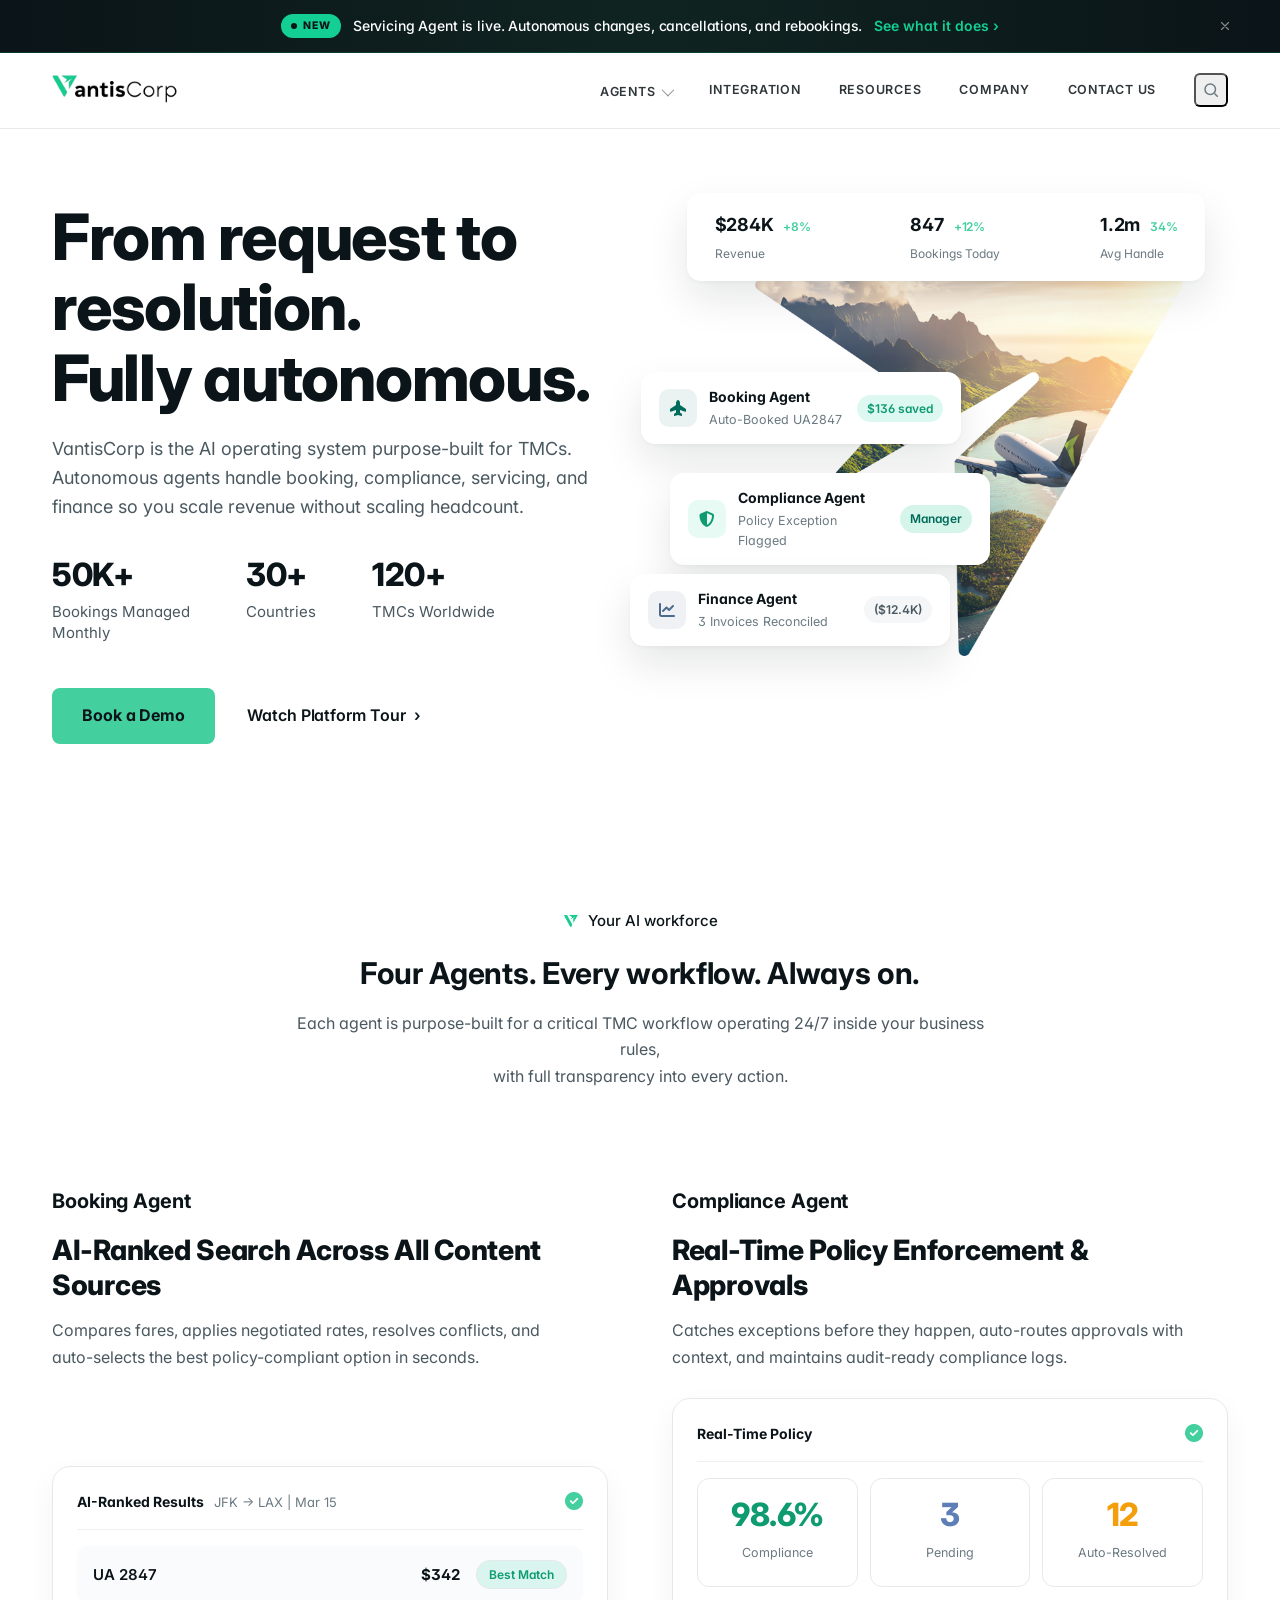
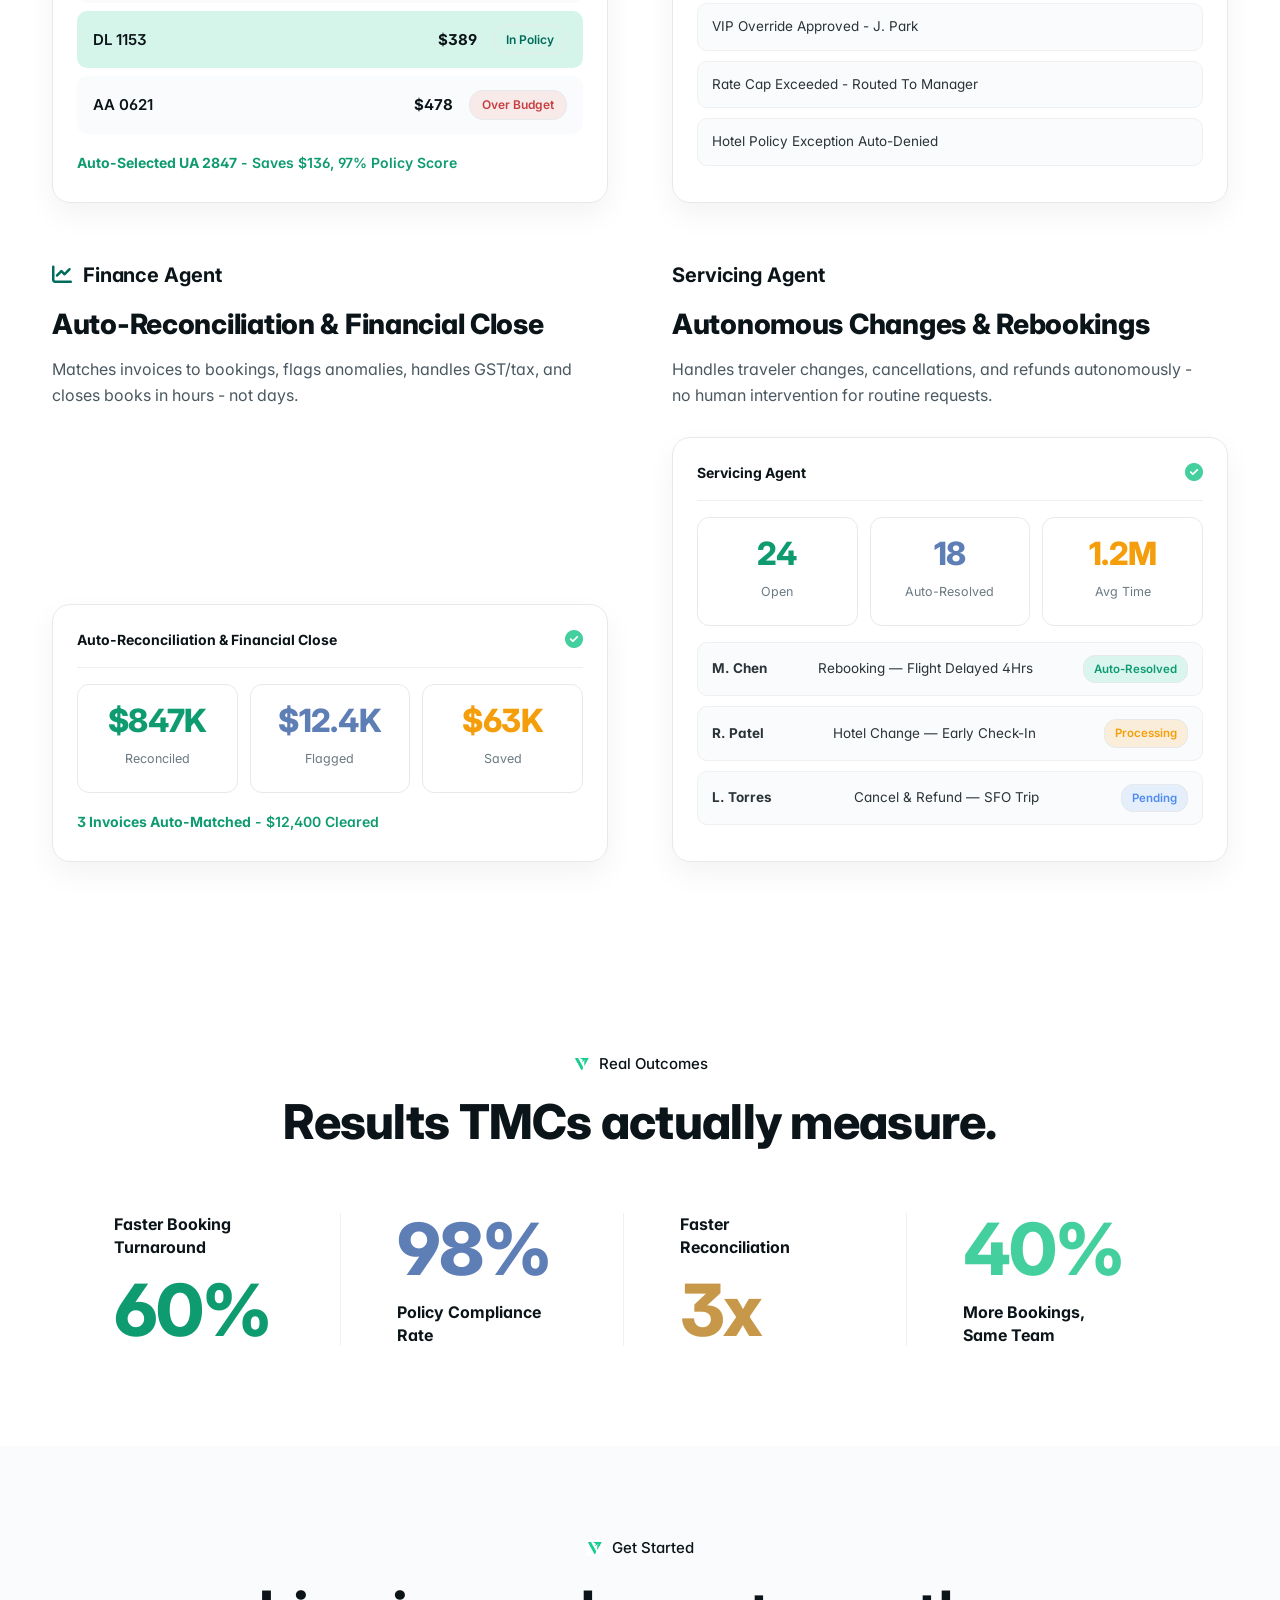
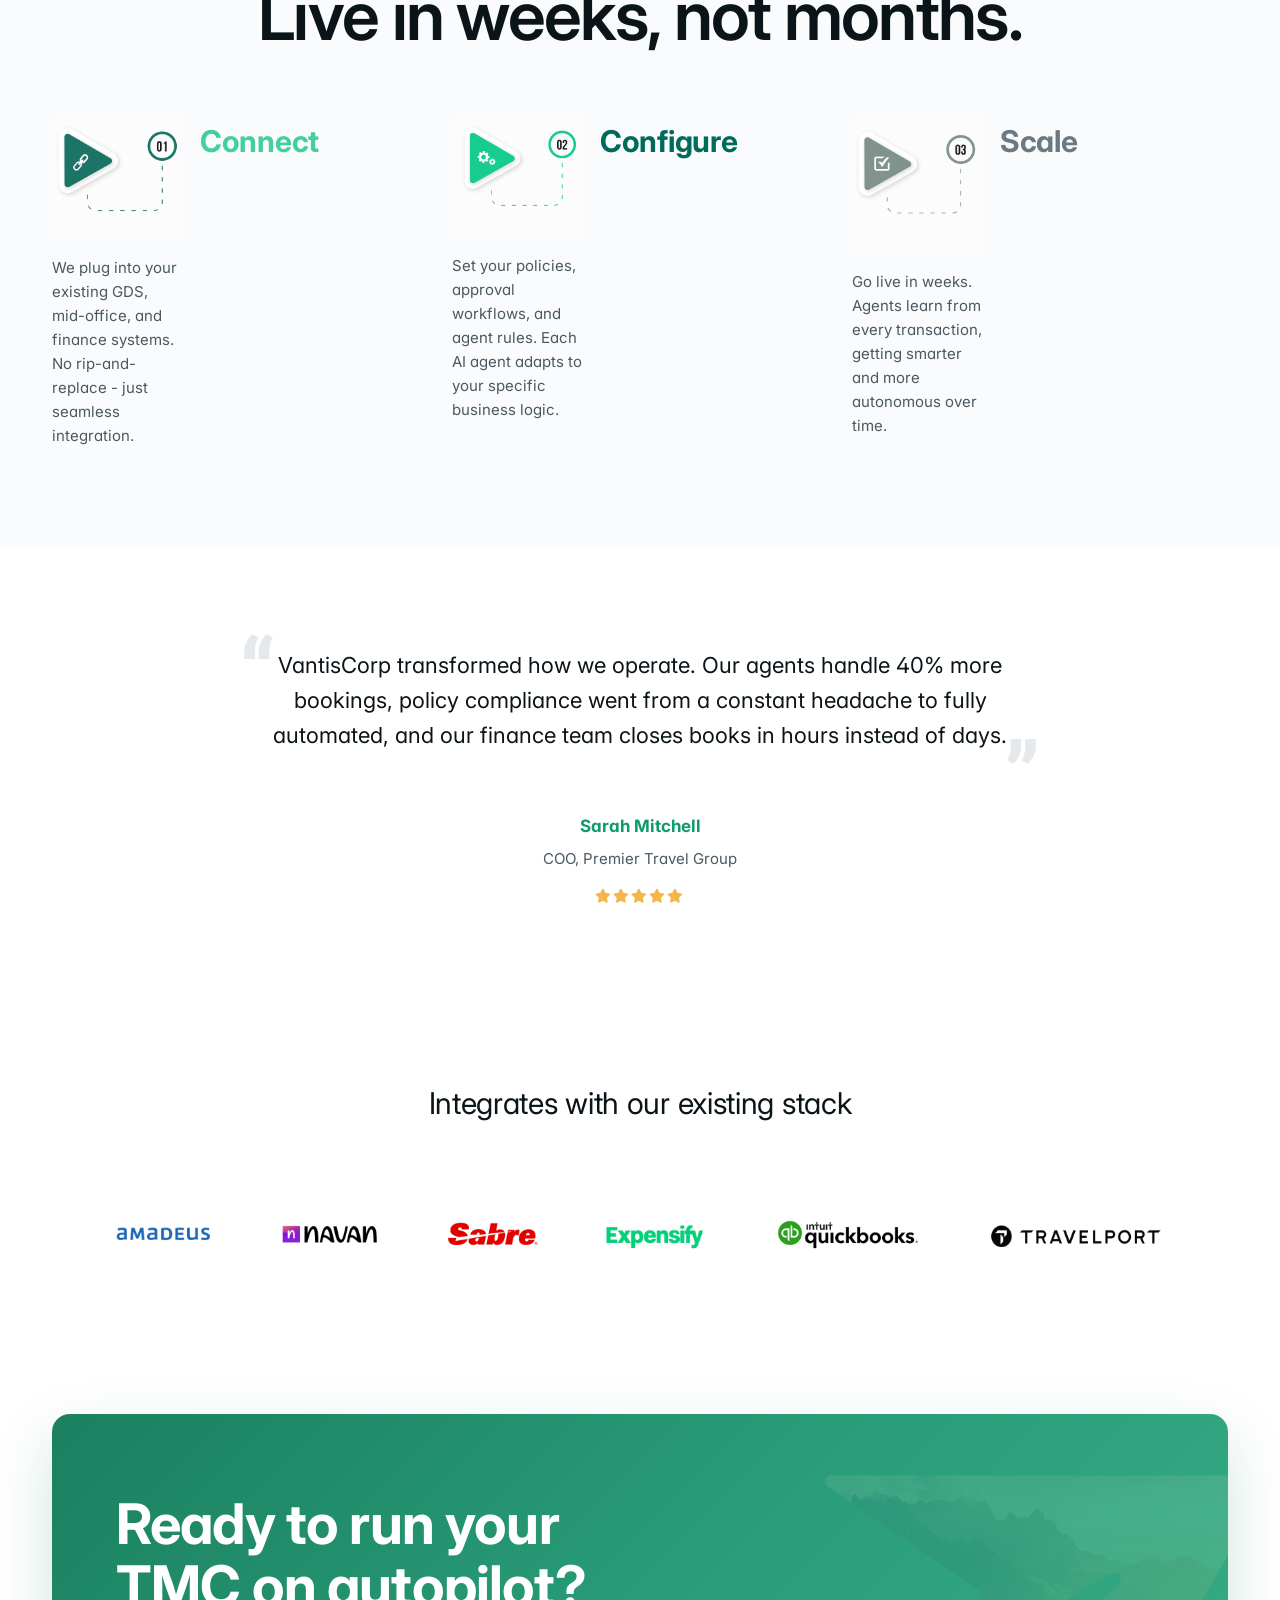
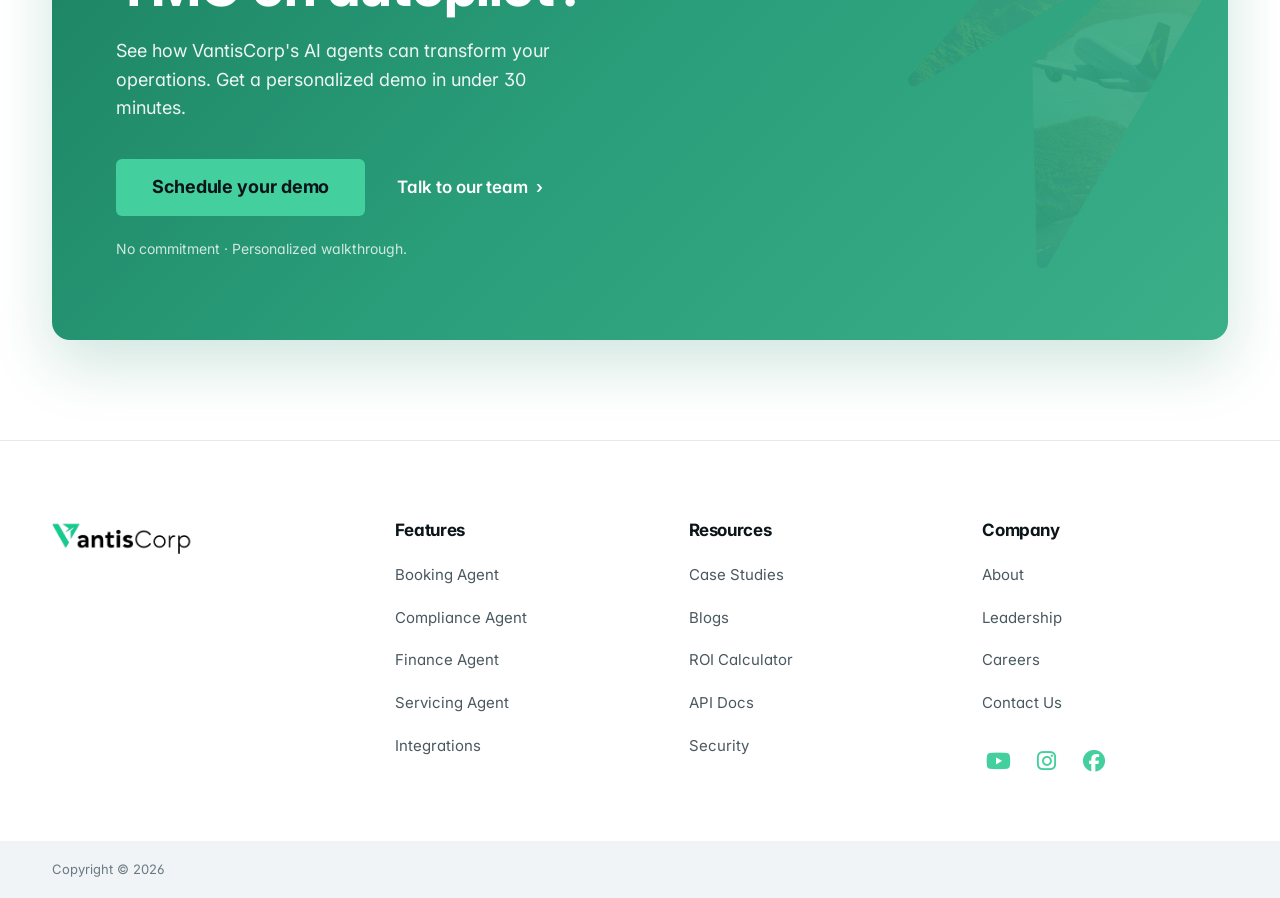
==== commit 9083616f: "v6.1: Featues->Agents, agents 2x2 grid matching live, hero float animation restored" ====
--- a/index.html
+++ b/index.html
@@ -33,7 +33,7 @@
     <div class="container">
       <a class="brand" href="index.html" aria-label="VantisCorp"><img src="images/vantis-logo.png" alt="VantisCorp" /></a>
       <nav class="nav nav--upper">
-        <div class="nav-has-drop"><a href="#agents">Featues</a>
+        <div class="nav-has-drop"><a href="#agents">Agents</a>
           <div class="nav-drop" role="menu">
             <div class="nav-drop-label">AI Agents</div>
             <div class="nav-drop-grid">
@@ -101,13 +101,13 @@
       <div class="hero-visual">
         <img class="hero-bg-img" src="images/live/hero-bg.png" alt="" />
         <!-- Top metrics row -->
-        <div class="hero-card hero-card-metrics">
+        <div class="hero-card hero-card-metrics hero-metrics">
           <div class="metric"><span class="m-val">$284K <em>+8%</em></span><span class="m-lbl">Revenue</span></div>
           <div class="metric"><span class="m-val">847 <em>+12%</em></span><span class="m-lbl">Bookings Today</span></div>
           <div class="metric"><span class="m-val">1.2m <em>34%</em></span><span class="m-lbl">Avg Handle</span></div>
         </div>
         <!-- Floating notification cards -->
-        <div class="hero-card noti">
+        <div class="hero-card noti hero-noti-1">
           <span class="noti-ico book"><i class="fa-solid fa-plane-up"></i></span>
           <div class="noti-body">
             <div class="noti-title">Booking Agent</div>
@@ -115,7 +115,7 @@
           </div>
           <span class="noti-badge green">$136 saved</span>
         </div>
-        <div class="hero-card noti">
+        <div class="hero-card noti hero-noti-2">
           <span class="noti-ico comp"><i class="fa-solid fa-shield-halved"></i></span>
           <div class="noti-body">
             <div class="noti-title">Compliance Agent</div>
@@ -123,7 +123,7 @@
           </div>
           <span class="noti-badge mint">Manager</span>
         </div>
-        <div class="hero-card noti">
+        <div class="hero-card noti hero-noti-3">
           <span class="noti-ico fin"><i class="fa-solid fa-chart-line"></i></span>
           <div class="noti-body">
             <div class="noti-title">Finance Agent</div>
@@ -144,110 +144,95 @@
     </div>
   </section>
 
-  <!-- BOOKING AGENT -->
-  <section id="agents" class="agent-row">
-    <div class="container two-up">
-      <div class="agent-text">
-        <span class="agent-eyebrow">Booking Agent</span>
-        <h2 class="agent-h">AI-Ranked Search Across All Content Sources</h2>
-        <p class="agent-desc">Compares fares, applies negotiated rates, resolves conflicts, and auto-selects the best policy-compliant option in seconds.</p>
-      </div>
-      <div class="agent-mock">
-        <div class="mock-card">
-          <div class="mock-head">
-            <div><strong>AI-Ranked Results</strong> <span class="muted">JFK → LAX | Mar 15</span></div>
-            <i class="fa-solid fa-circle-check tick"></i>
-          </div>
-          <div class="mock-fare">
-            <span>UA 2847</span><span>$342</span><span class="pill green">Best Match</span>
-          </div>
-          <div class="mock-fare highlight">
-            <span>DL 1153</span><span>$389</span><span class="pill mint">In Policy</span>
-          </div>
-          <div class="mock-fare">
-            <span>AA 0621</span><span>$478</span><span class="pill red">Over Budget</span>
-          </div>
-          <div class="mock-foot green-text"><strong>Auto-Selected UA 2847</strong> - Saves $136, 97% Policy Score</div>
-        </div>
-      </div>
-    </div>
-  </section>
-
-  <!-- COMPLIANCE AGENT -->
-  <section class="agent-row">
-    <div class="container two-up">
-      <div class="agent-text">
-        <span class="agent-eyebrow">Compliance Agent</span>
-        <h2 class="agent-h">Real-Time Policy Enforcement &amp; Approvals</h2>
-        <p class="agent-desc">Catches exceptions before they happen, auto-routes approvals with context, and maintains audit-ready compliance logs.</p>
-      </div>
-      <div class="agent-mock">
-        <div class="mock-card">
-          <div class="mock-head">
-            <div><strong>Real-Time Policy</strong></div>
-            <i class="fa-solid fa-circle-check tick"></i>
-          </div>
-          <div class="mock-3stats">
-            <div><strong class="big green-text">98.6%</strong><span>Compliance</span></div>
-            <div><strong class="big blue-text">3</strong><span>Pending</span></div>
-            <div><strong class="big amber-text">12</strong><span>Auto-Resolved</span></div>
-          </div>
-          <div class="mock-row"><span>VIP Override Approved - J. Park</span></div>
-          <div class="mock-row"><span>Rate Cap Exceeded - Routed To Manager</span></div>
-          <div class="mock-row"><span>Hotel Policy Exception Auto-Denied</span></div>
-        </div>
-      </div>
-    </div>
-  </section>
-
-  <!-- FINANCE AGENT -->
-  <section class="agent-row">
-    <div class="container two-up">
-      <div class="agent-text">
-        <span class="agent-eyebrow">Finance Agent</span>
-        <h2 class="agent-h">Auto-Reconciliation &amp; Financial Close</h2>
-        <p class="agent-desc">Matches invoices to bookings, flags anomalies, handles GST/tax, and closes books in hours - not days.</p>
-      </div>
-      <div class="agent-mock">
-        <div class="mock-card">
-          <div class="mock-head">
-            <div><strong>Auto-Reconciliation &amp; Financial Close</strong></div>
-            <i class="fa-solid fa-circle-check tick"></i>
-          </div>
-          <div class="mock-3stats">
-            <div><strong class="big green-text">$847K</strong><span>Reconciled</span></div>
-            <div><strong class="big amber-text">$12.4K</strong><span>Flagged</span></div>
-            <div><strong class="big blue-text">$63K</strong><span>Saved</span></div>
-          </div>
-          <div class="mock-foot green-text"><strong>3 Invoices Auto-Matched</strong> - $12,400 Cleared</div>
-        </div>
-      </div>
-    </div>
-  </section>
-
-  <!-- SERVICING AGENT -->
-  <section class="agent-row">
-    <div class="container two-up">
-      <div class="agent-text">
-        <span class="agent-eyebrow">Servicing Agent</span>
-        <h2 class="agent-h">Autonomous Changes &amp; Rebookings</h2>
-        <p class="agent-desc">Handles traveler changes, cancellations, and refunds autonomously - no human intervention for routine requests.</p>
-      </div>
-      <div class="agent-mock">
-        <div class="mock-card">
-          <div class="mock-head">
-            <div><strong>Servicing Agent</strong></div>
-            <i class="fa-solid fa-circle-check tick"></i>
-          </div>
-          <div class="mock-3stats">
-            <div><strong class="big amber-text">24</strong><span>Open</span></div>
-            <div><strong class="big green-text">18</strong><span>Auto-Resolved</span></div>
-            <div><strong class="big blue-text">1.2M</strong><span>Avg Time</span></div>
-          </div>
-          <div class="mock-row split"><span><strong>M. Chen</strong> · Rebooking — Flight Delayed 4Hrs</span><span class="pill green">Auto-Resolved</span></div>
-          <div class="mock-row split"><span><strong>R. Patel</strong> · Hotel Change — Early Check-In</span><span class="pill amber">Processing</span></div>
-          <div class="mock-row split"><span><strong>L. Torres</strong> · Cancel &amp; Refund — SFO Trip</span><span class="pill blue">Pending</span></div>
-        </div>
+  <!-- AGENTS 2x2 GRID -->
+  <section id="agents" class="agents-grid-section">
+    <div class="container">
+      <div class="agents-grid">
+
+        <!-- BOOKING -->
+        <div class="agent-cell">
+          <span class="agent-cell-eyebrow">Booking Agent</span>
+          <h2 class="agent-cell-h">AI-Ranked Search Across All Content Sources</h2>
+          <p class="agent-cell-desc">Compares fares, applies negotiated rates, resolves conflicts, and auto-selects the best policy-compliant option in seconds.</p>
+          <div class="mock-card">
+            <div class="mock-head">
+              <div><strong>AI-Ranked Results</strong> <span class="muted">JFK → LAX | Mar 15</span></div>
+              <i class="fa-solid fa-circle-check tick"></i>
+            </div>
+            <div class="mock-fare">
+              <span>UA 2847</span><span>$342</span><span class="pill green">Best Match</span>
+            </div>
+            <div class="mock-fare highlight">
+              <span>DL 1153</span><span>$389</span><span class="pill mint">In Policy</span>
+            </div>
+            <div class="mock-fare">
+              <span>AA 0621</span><span>$478</span><span class="pill red">Over Budget</span>
+            </div>
+            <div class="mock-foot green-text"><strong>Auto-Selected UA 2847</strong> - Saves $136, 97% Policy Score</div>
+          </div>
+        </div>
+
+        <!-- COMPLIANCE -->
+        <div class="agent-cell">
+          <span class="agent-cell-eyebrow">Compliance Agent</span>
+          <h2 class="agent-cell-h">Real-Time Policy Enforcement &amp; Approvals</h2>
+          <p class="agent-cell-desc">Catches exceptions before they happen, auto-routes approvals with context, and maintains audit-ready compliance logs.</p>
+          <div class="mock-card">
+            <div class="mock-head">
+              <div><strong>Real-Time Policy</strong></div>
+              <i class="fa-solid fa-circle-check tick"></i>
+            </div>
+            <div class="mock-3stats">
+              <div><strong class="big green-text">98.6%</strong><span>Compliance</span></div>
+              <div><strong class="big blue-text">3</strong><span>Pending</span></div>
+              <div><strong class="big amber-text">12</strong><span>Auto-Resolved</span></div>
+            </div>
+            <div class="mock-row"><span>VIP Override Approved - J. Park</span></div>
+            <div class="mock-row"><span>Rate Cap Exceeded - Routed To Manager</span></div>
+            <div class="mock-row"><span>Hotel Policy Exception Auto-Denied</span></div>
+          </div>
+        </div>
+
+        <!-- FINANCE -->
+        <div class="agent-cell">
+          <span class="agent-cell-eyebrow"><i class="fa-solid fa-chart-line" style="color:var(--green-deep);margin-right:6px"></i> Finance Agent</span>
+          <h2 class="agent-cell-h">Auto-Reconciliation &amp; Financial Close</h2>
+          <p class="agent-cell-desc">Matches invoices to bookings, flags anomalies, handles GST/tax, and closes books in hours - not days.</p>
+          <div class="mock-card">
+            <div class="mock-head">
+              <div><strong>Auto-Reconciliation &amp; Financial Close</strong></div>
+              <i class="fa-solid fa-circle-check tick"></i>
+            </div>
+            <div class="mock-3stats">
+              <div><strong class="big green-text">$847K</strong><span>Reconciled</span></div>
+              <div><strong class="big blue-text">$12.4K</strong><span>Flagged</span></div>
+              <div><strong class="big amber-text">$63K</strong><span>Saved</span></div>
+            </div>
+            <div class="mock-foot green-text"><strong>3 Invoices Auto-Matched</strong> - $12,400 Cleared</div>
+          </div>
+        </div>
+
+        <!-- SERVICING -->
+        <div class="agent-cell">
+          <span class="agent-cell-eyebrow">Servicing Agent</span>
+          <h2 class="agent-cell-h">Autonomous Changes &amp; Rebookings</h2>
+          <p class="agent-cell-desc">Handles traveler changes, cancellations, and refunds autonomously - no human intervention for routine requests.</p>
+          <div class="mock-card">
+            <div class="mock-head">
+              <div><strong>Servicing Agent</strong></div>
+              <i class="fa-solid fa-circle-check tick"></i>
+            </div>
+            <div class="mock-3stats">
+              <div><strong class="big green-text">24</strong><span>Open</span></div>
+              <div><strong class="big blue-text">18</strong><span>Auto-Resolved</span></div>
+              <div><strong class="big amber-text">1.2M</strong><span>Avg Time</span></div>
+            </div>
+            <div class="mock-row split"><span><strong>M. Chen</strong></span><span>Rebooking — Flight Delayed 4Hrs</span><span class="pill green">Auto-Resolved</span></div>
+            <div class="mock-row split"><span><strong>R. Patel</strong></span><span>Hotel Change — Early Check-In</span><span class="pill amber">Processing</span></div>
+            <div class="mock-row split"><span><strong>L. Torres</strong></span><span>Cancel &amp; Refund — SFO Trip</span><span class="pill blue">Pending</span></div>
+          </div>
+        </div>
+
       </div>
     </div>
   </section>
--- a/css/home.css
+++ b/css/home.css
@@ -242,6 +242,90 @@
 .agent-row {
   background: #fff;
   padding: 56px 0;
+}
+
+/* ====================================================
+   AGENTS 2x2 GRID (matches live vantiscorp.com layout)
+   ==================================================== */
+.agents-grid-section {
+  background: #fff;
+  padding: 40px 0 90px;
+}
+.agents-grid {
+  display: grid;
+  grid-template-columns: 1fr 1fr;
+  gap: 56px 64px;
+}
+.agent-cell {
+  display: flex;
+  flex-direction: column;
+}
+.agent-cell-eyebrow {
+  display: inline-block;
+  font-size: 20px;
+  font-weight: 700;
+  color: var(--ink);
+  margin-bottom: 16px;
+  letter-spacing: -0.005em;
+}
+.agent-cell-h {
+  font-size: 28px;
+  font-weight: 800;
+  color: var(--ink);
+  letter-spacing: -0.01em;
+  line-height: 1.25;
+  margin: 0 0 14px;
+}
+.agent-cell-desc {
+  font-size: 16px;
+  line-height: 1.65;
+  color: var(--text-2);
+  margin: 0 0 28px;
+  max-width: 520px;
+}
+.agent-cell .mock-card {
+  margin-top: auto;
+  width: 100%;
+}
+@media (max-width: 980px) {
+  .agents-grid { grid-template-columns: 1fr; gap: 48px; }
+}
+
+/* ====================================================
+   HERO FLOAT ANIMATIONS (subtle vertical drift on cards)
+   ==================================================== */
+@keyframes vc-float-1 {
+  0%, 100% { transform: translateY(0); }
+  50% { transform: translateY(-8px); }
+}
+@keyframes vc-float-2 {
+  0%, 100% { transform: translateY(0); }
+  50% { transform: translateY(-6px); }
+}
+@keyframes vc-float-3 {
+  0%, 100% { transform: translateY(0); }
+  50% { transform: translateY(-10px); }
+}
+@keyframes vc-fade-up {
+  0% { opacity: 0; transform: translateY(20px); }
+  100% { opacity: 1; transform: translateY(0); }
+}
+.hero-metrics {
+  animation: vc-fade-up 0.8s var(--ease-out, cubic-bezier(.2,.7,.2,1)) 0.1s both;
+}
+.hero-noti-1 {
+  animation: vc-fade-up 0.8s var(--ease-out, cubic-bezier(.2,.7,.2,1)) 0.35s both, vc-float-1 5.5s ease-in-out 1.5s infinite;
+}
+.hero-noti-2 {
+  animation: vc-fade-up 0.8s var(--ease-out, cubic-bezier(.2,.7,.2,1)) 0.55s both, vc-float-2 6s ease-in-out 1.7s infinite;
+}
+.hero-noti-3 {
+  animation: vc-fade-up 0.8s var(--ease-out, cubic-bezier(.2,.7,.2,1)) 0.75s both, vc-float-3 5.8s ease-in-out 2s infinite;
+}
+@media (prefers-reduced-motion: reduce) {
+  .hero-metrics, .hero-noti-1, .hero-noti-2, .hero-noti-3 {
+    animation: none;
+  }
 }
 .agent-row:nth-of-type(odd) { background: #fff; }
 .agent-row .two-up {
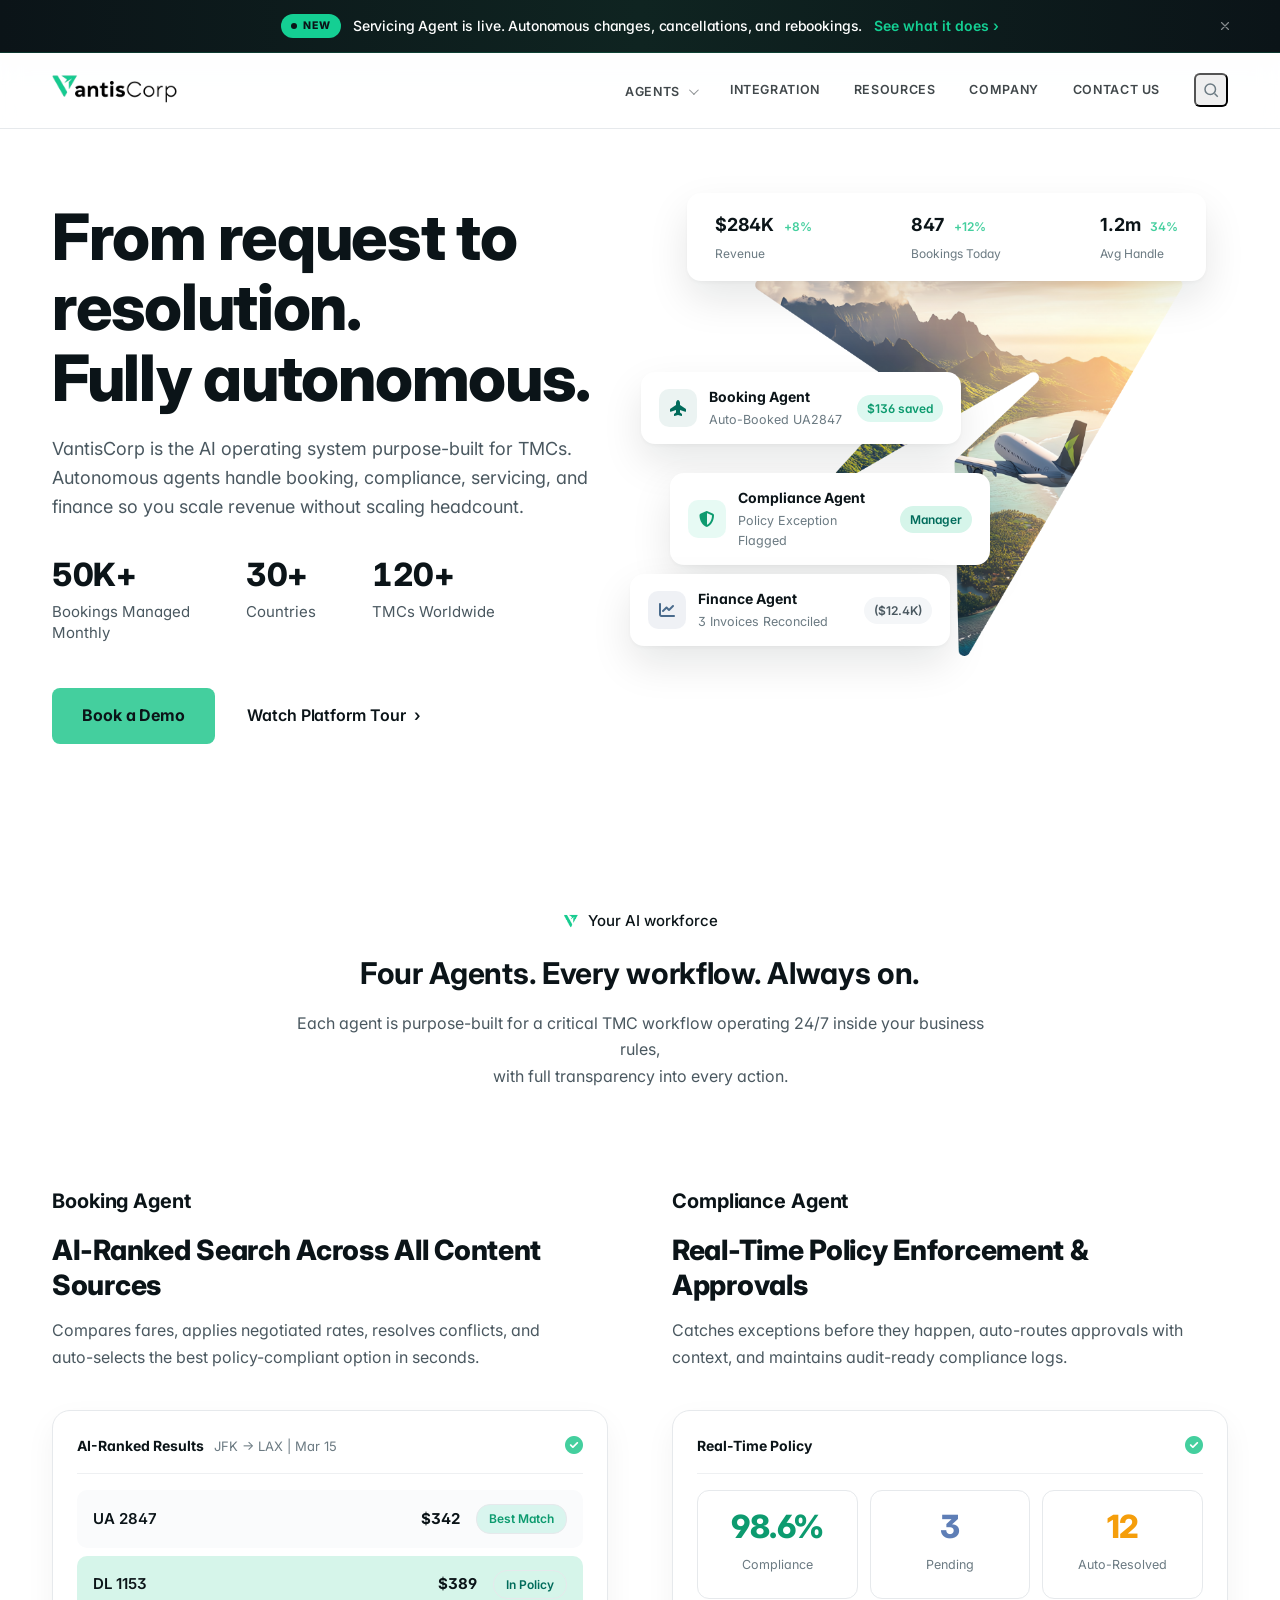
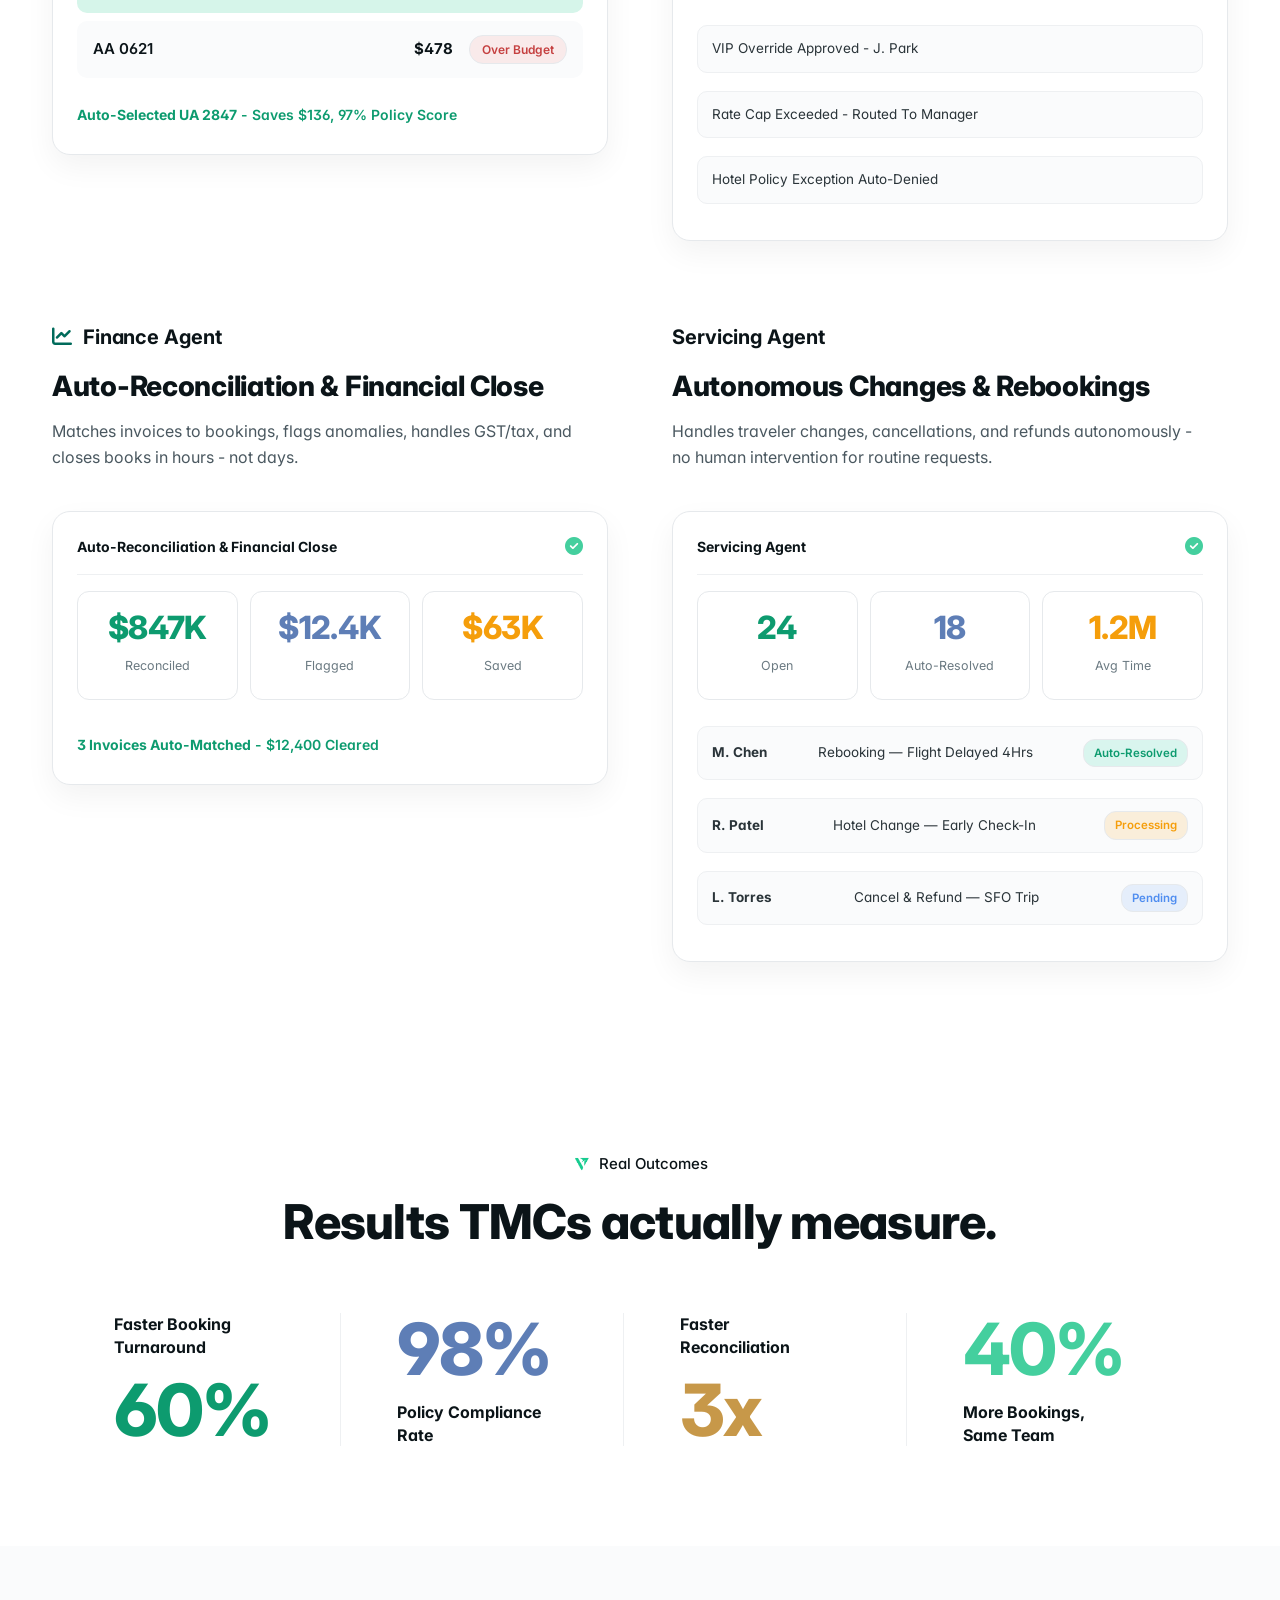
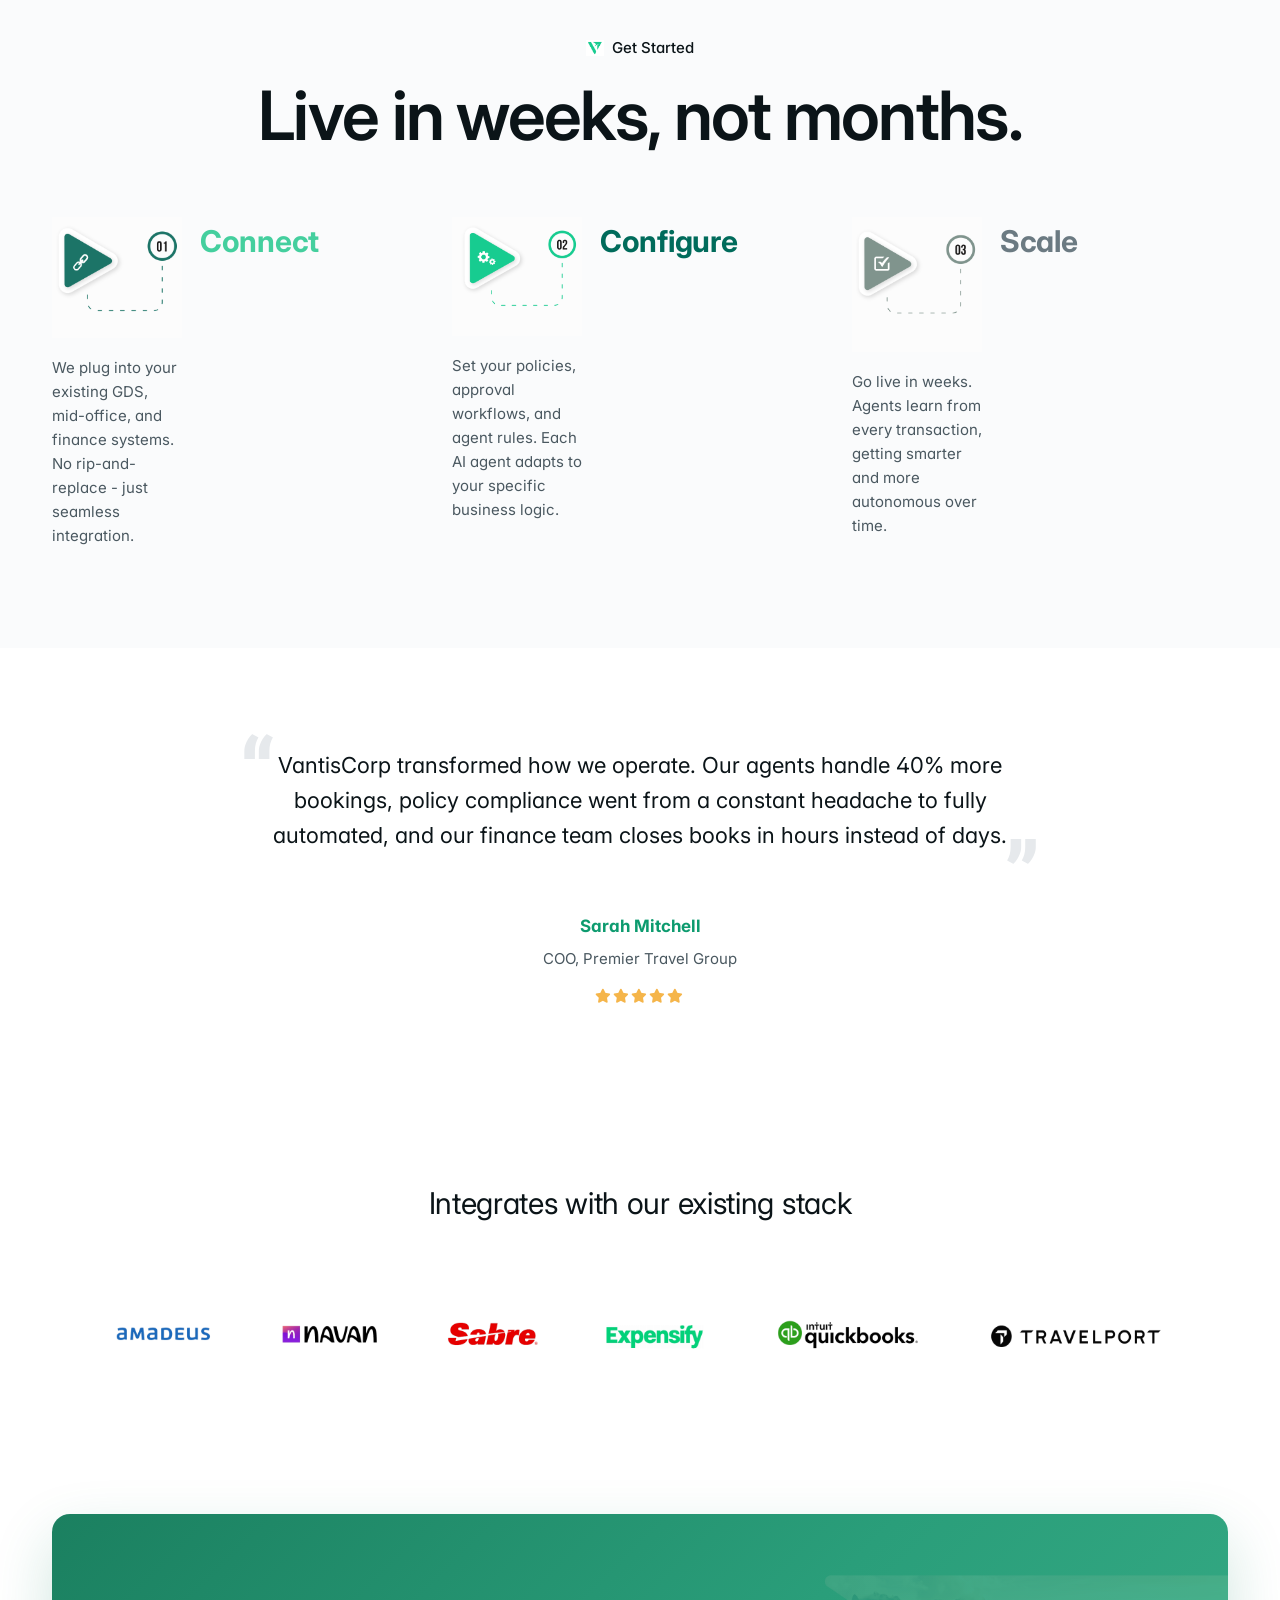
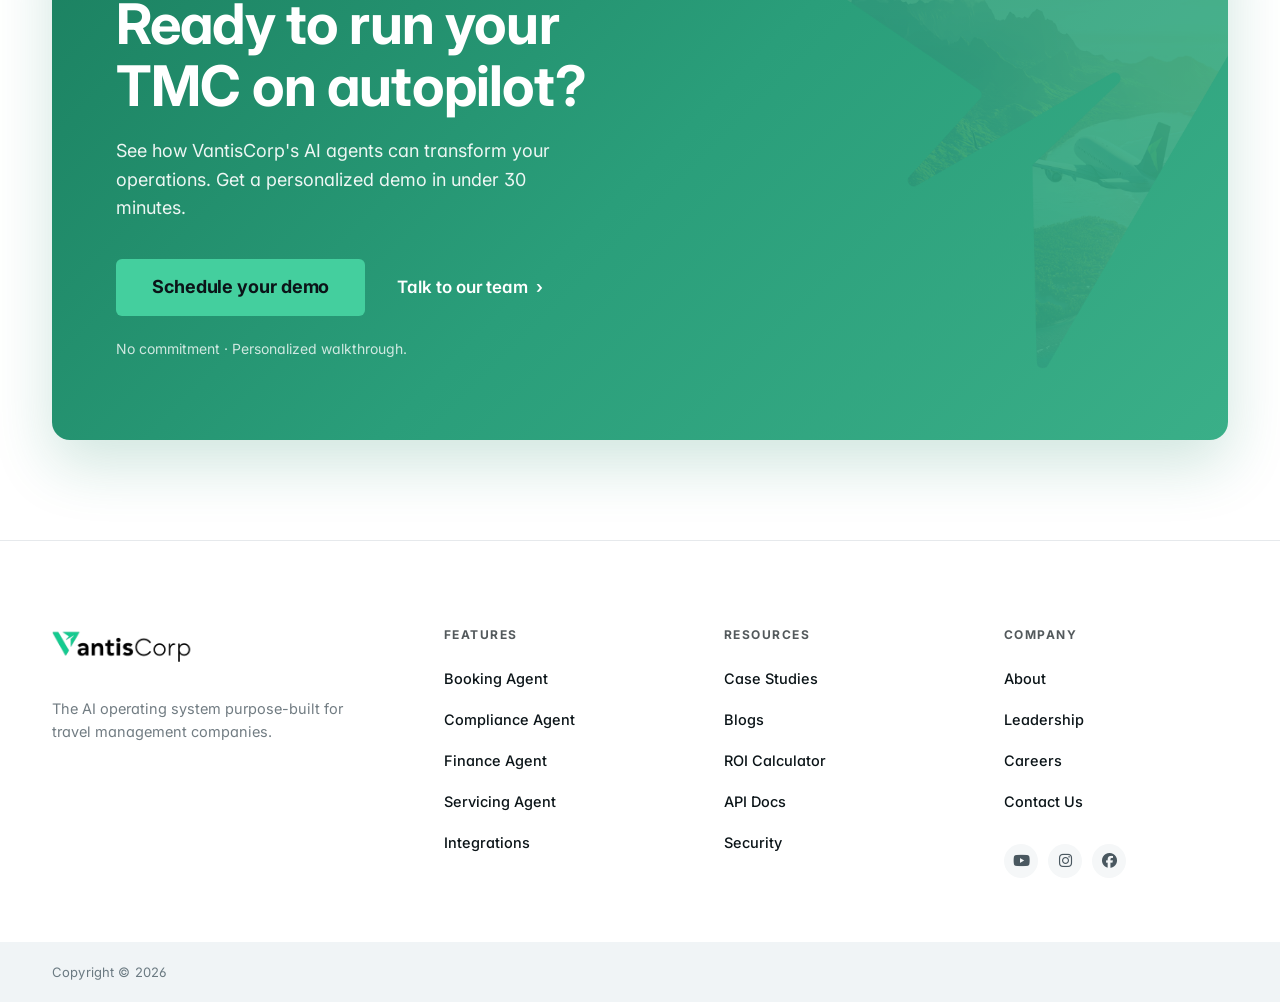
==== commit ad3df20a: "v6.2: agents grid aligned (paired rows), meaningful sequential hero reveal (metrics + counters + not" ====
--- a/index.html
+++ b/index.html
@@ -89,9 +89,9 @@
         <h1>From request to resolution.<br/>Fully autonomous.</h1>
         <p class="hero-lead">VantisCorp is the AI operating system purpose-built for TMCs. Autonomous agents handle booking, compliance, servicing, and finance so you scale revenue without scaling headcount.</p>
         <div class="hero-stats">
-          <div class="hero-stat"><strong>50K+</strong><span>Bookings Managed<br/>Monthly</span></div>
-          <div class="hero-stat"><strong>30+</strong><span>Countries</span></div>
-          <div class="hero-stat"><strong>120+</strong><span>TMCs Worldwide</span></div>
+          <div class="hero-stat"><strong class="counter" data-target="50" data-suffix="K+" data-delay="100">50K+</strong><span>Bookings Managed<br/>Monthly</span></div>
+          <div class="hero-stat"><strong class="counter" data-target="30" data-suffix="+" data-delay="250">30+</strong><span>Countries</span></div>
+          <div class="hero-stat"><strong class="counter" data-target="120" data-suffix="+" data-delay="400">120+</strong><span>TMCs Worldwide</span></div>
         </div>
         <div class="hero-actions">
           <a class="btn btn-primary" href="#cta">Book a Demo</a>
@@ -147,13 +147,19 @@
   <!-- AGENTS 2x2 GRID -->
   <section id="agents" class="agents-grid-section">
     <div class="container">
-      <div class="agents-grid">
-
-        <!-- BOOKING -->
-        <div class="agent-cell">
+      <!-- Row 1: Booking + Compliance -->
+      <div class="agent-pair">
+        <div class="agent-text-col">
           <span class="agent-cell-eyebrow">Booking Agent</span>
           <h2 class="agent-cell-h">AI-Ranked Search Across All Content Sources</h2>
           <p class="agent-cell-desc">Compares fares, applies negotiated rates, resolves conflicts, and auto-selects the best policy-compliant option in seconds.</p>
+        </div>
+        <div class="agent-text-col">
+          <span class="agent-cell-eyebrow">Compliance Agent</span>
+          <h2 class="agent-cell-h">Real-Time Policy Enforcement &amp; Approvals</h2>
+          <p class="agent-cell-desc">Catches exceptions before they happen, auto-routes approvals with context, and maintains audit-ready compliance logs.</p>
+        </div>
+        <div class="agent-card-col">
           <div class="mock-card">
             <div class="mock-head">
               <div><strong>AI-Ranked Results</strong> <span class="muted">JFK → LAX | Mar 15</span></div>
@@ -171,12 +177,7 @@
             <div class="mock-foot green-text"><strong>Auto-Selected UA 2847</strong> - Saves $136, 97% Policy Score</div>
           </div>
         </div>
-
-        <!-- COMPLIANCE -->
-        <div class="agent-cell">
-          <span class="agent-cell-eyebrow">Compliance Agent</span>
-          <h2 class="agent-cell-h">Real-Time Policy Enforcement &amp; Approvals</h2>
-          <p class="agent-cell-desc">Catches exceptions before they happen, auto-routes approvals with context, and maintains audit-ready compliance logs.</p>
+        <div class="agent-card-col">
           <div class="mock-card">
             <div class="mock-head">
               <div><strong>Real-Time Policy</strong></div>
@@ -192,12 +193,21 @@
             <div class="mock-row"><span>Hotel Policy Exception Auto-Denied</span></div>
           </div>
         </div>
-
-        <!-- FINANCE -->
-        <div class="agent-cell">
+      </div>
+
+      <!-- Row 2: Finance + Servicing -->
+      <div class="agent-pair">
+        <div class="agent-text-col">
           <span class="agent-cell-eyebrow"><i class="fa-solid fa-chart-line" style="color:var(--green-deep);margin-right:6px"></i> Finance Agent</span>
           <h2 class="agent-cell-h">Auto-Reconciliation &amp; Financial Close</h2>
           <p class="agent-cell-desc">Matches invoices to bookings, flags anomalies, handles GST/tax, and closes books in hours - not days.</p>
+        </div>
+        <div class="agent-text-col">
+          <span class="agent-cell-eyebrow">Servicing Agent</span>
+          <h2 class="agent-cell-h">Autonomous Changes &amp; Rebookings</h2>
+          <p class="agent-cell-desc">Handles traveler changes, cancellations, and refunds autonomously - no human intervention for routine requests.</p>
+        </div>
+        <div class="agent-card-col">
           <div class="mock-card">
             <div class="mock-head">
               <div><strong>Auto-Reconciliation &amp; Financial Close</strong></div>
@@ -211,12 +221,7 @@
             <div class="mock-foot green-text"><strong>3 Invoices Auto-Matched</strong> - $12,400 Cleared</div>
           </div>
         </div>
-
-        <!-- SERVICING -->
-        <div class="agent-cell">
-          <span class="agent-cell-eyebrow">Servicing Agent</span>
-          <h2 class="agent-cell-h">Autonomous Changes &amp; Rebookings</h2>
-          <p class="agent-cell-desc">Handles traveler changes, cancellations, and refunds autonomously - no human intervention for routine requests.</p>
+        <div class="agent-card-col">
           <div class="mock-card">
             <div class="mock-head">
               <div><strong>Servicing Agent</strong></div>
@@ -232,7 +237,6 @@
             <div class="mock-row split"><span><strong>L. Torres</strong></span><span>Cancel &amp; Refund — SFO Trip</span><span class="pill blue">Pending</span></div>
           </div>
         </div>
-
       </div>
     </div>
   </section>
@@ -338,6 +342,7 @@
     <div class="container foot-grid-3">
       <div class="foot-brand">
         <a class="brand" href="index.html" aria-label="VantisCorp"><img src="images/vantis-logo.png" alt="VantisCorp" /></a>
+        <p class="foot-tagline-light">The AI operating system purpose-built for travel management companies.</p>
       </div>
       <div>
         <h4>Features</h4>
--- a/css/styles.css
+++ b/css/styles.css
@@ -142,16 +142,19 @@
   opacity: 0.78;
 }
 /* Uppercase variant (matches live vantiscorp.com nav) */
+.nav--upper { gap: 34px; }
 .nav--upper a:not(.nav-cta) {
   text-transform: uppercase;
-  letter-spacing: 0.06em;
+  letter-spacing: 0.05em;
   font-size: 12.5px;
   font-weight: 600;
-  opacity: 0.85;
-}
+  opacity: 0.78;
+  transition: opacity var(--d-fast) var(--ease-out), color var(--d-fast) var(--ease-out);
+}
+.nav--upper a:not(.nav-cta):hover { opacity: 1; color: var(--ink); }
 .nav--upper .nav-has-drop > a {
   text-transform: uppercase;
-  letter-spacing: 0.06em;
+  letter-spacing: 0.05em;
   font-size: 12.5px;
   font-weight: 600;
 }
@@ -166,13 +169,18 @@
 .nav-cta::after { display: none !important; }
 .nav-cta:hover { background: var(--dark-green); }
 .nav a::after {
-  content: ""; position: absolute; left: 0; right: 100%; bottom: -6px;
-  height: 1px; background: var(--ink);
+  content: ""; position: absolute; left: 0; right: 100%; bottom: -7px;
+  height: 1.5px; background: var(--bright-green, #14CF93); border-radius: 1px;
   transition: right var(--d-base) var(--ease-out);
 }
 .nav a:hover { color: var(--ink); }
 .nav a:hover::after, .nav a.active::after { right: 0; }
-.nav a.active { color: var(--ink); }
+.nav a.active { color: var(--ink); opacity: 1; }
+/* Active state for dropdown trigger when on a Features subpage */
+.nav-has-drop.is-active > a { color: var(--ink); opacity: 1; }
+.nav-has-drop.is-active > a::after { right: 0; }
+/* Suppress underline on CTA and dropdown arrow */
+.nav-cta::after { display: none !important; }
 .nav-search { display: inline-flex; align-items: center; justify-content: center; color: var(--muted); cursor: pointer; padding: 6px; border-radius: 6px; transition: color var(--d-fast) var(--ease-out), background var(--d-fast) var(--ease-out); }
 .nav-search:hover { color: var(--ink); background: var(--surface-2); }
 .nav-search svg { width: 18px; height: 18px; stroke: currentColor; stroke-width: 2; fill: none; }
@@ -187,17 +195,18 @@
 .nav-has-drop > a::before {
   content: "";
   display: inline-block;
-  width: 8px; height: 8px;
-  margin-left: 2px;
+  width: 6px; height: 6px;
+  margin-left: 4px;
   border-right: 1.5px solid currentColor;
   border-bottom: 1.5px solid currentColor;
   transform: rotate(45deg) translateY(-2px);
-  opacity: 0.55;
-  transition: transform var(--d-fast) var(--ease-out);
+  opacity: 0.6;
+  transition: transform var(--d-base) var(--ease-out), opacity var(--d-fast) var(--ease-out);
   order: 2;
 }
 .nav-has-drop:hover > a::before {
-  transform: rotate(225deg) translateY(-2px);
+  transform: rotate(-135deg) translateY(1px);
+  opacity: 1;
 }
 .nav-drop {
   position: absolute;
--- a/css/home.css
+++ b/css/home.css
@@ -246,17 +246,34 @@
 
 /* ====================================================
    AGENTS 2x2 GRID (matches live vantiscorp.com layout)
+   Each pair: row1=text|text, row2=card|card
+   So text blocks share top baseline, cards share top baseline.
    ==================================================== */
 .agents-grid-section {
   background: #fff;
   padding: 40px 0 90px;
 }
-.agents-grid {
+.agent-pair {
   display: grid;
   grid-template-columns: 1fr 1fr;
-  gap: 56px 64px;
-}
-.agent-cell {
+  grid-template-rows: auto 1fr;
+  column-gap: 64px;
+  row-gap: 32px;
+  margin-bottom: 80px;
+}
+.agent-pair:last-child { margin-bottom: 0; }
+.agent-text-col {
+  grid-row: 1;
+  align-self: end;
+  padding-bottom: 8px;
+}
+.agent-card-col {
+  grid-row: 2;
+  align-self: start;
+}
+.agent-card-col .mock-card {
+  width: 100%;
+  height: 100%;
   display: flex;
   flex-direction: column;
 }
@@ -280,52 +297,65 @@
   font-size: 16px;
   line-height: 1.65;
   color: var(--text-2);
-  margin: 0 0 28px;
+  margin: 0;
   max-width: 520px;
 }
-.agent-cell .mock-card {
-  margin-top: auto;
-  width: 100%;
-}
 @media (max-width: 980px) {
-  .agents-grid { grid-template-columns: 1fr; gap: 48px; }
-}
-
-/* ====================================================
-   HERO FLOAT ANIMATIONS (subtle vertical drift on cards)
-   ==================================================== */
-@keyframes vc-float-1 {
-  0%, 100% { transform: translateY(0); }
-  50% { transform: translateY(-8px); }
-}
-@keyframes vc-float-2 {
-  0%, 100% { transform: translateY(0); }
-  50% { transform: translateY(-6px); }
-}
-@keyframes vc-float-3 {
-  0%, 100% { transform: translateY(0); }
-  50% { transform: translateY(-10px); }
-}
-@keyframes vc-fade-up {
-  0% { opacity: 0; transform: translateY(20px); }
-  100% { opacity: 1; transform: translateY(0); }
-}
+  .agent-pair { grid-template-columns: 1fr; row-gap: 24px; margin-bottom: 56px; }
+  .agent-text-col, .agent-card-col { grid-row: auto; }
+}
+
+/* ====================================================
+   HERO SEQUENTIAL REVEAL
+   Metrics fade in first, then notifications appear one
+   after another like a live agent activity feed.
+   Once revealed, cards stay still (no perpetual float).
+   ==================================================== */
+@keyframes vc-card-in {
+  0%   { opacity: 0; transform: translateY(14px) scale(.98); }
+  100% { opacity: 1; transform: translateY(0) scale(1); }
+}
+@keyframes vc-badge-pulse {
+  0%   { transform: scale(1); }
+  40%  { transform: scale(1.08); }
+  100% { transform: scale(1); }
+}
+
+/* Initial hidden state so nothing flashes before animating */
+.hero-metrics,
+.hero-noti-1,
+.hero-noti-2,
+.hero-noti-3 { opacity: 0; }
+
 .hero-metrics {
-  animation: vc-fade-up 0.8s var(--ease-out, cubic-bezier(.2,.7,.2,1)) 0.1s both;
+  animation: vc-card-in 0.7s cubic-bezier(.2,.7,.2,1) 0.1s both;
 }
 .hero-noti-1 {
-  animation: vc-fade-up 0.8s var(--ease-out, cubic-bezier(.2,.7,.2,1)) 0.35s both, vc-float-1 5.5s ease-in-out 1.5s infinite;
+  animation: vc-card-in 0.6s cubic-bezier(.2,.7,.2,1) 0.9s both;
 }
 .hero-noti-2 {
-  animation: vc-fade-up 0.8s var(--ease-out, cubic-bezier(.2,.7,.2,1)) 0.55s both, vc-float-2 6s ease-in-out 1.7s infinite;
+  animation: vc-card-in 0.6s cubic-bezier(.2,.7,.2,1) 1.9s both;
 }
 .hero-noti-3 {
-  animation: vc-fade-up 0.8s var(--ease-out, cubic-bezier(.2,.7,.2,1)) 0.75s both, vc-float-3 5.8s ease-in-out 2s infinite;
-}
+  animation: vc-card-in 0.6s cubic-bezier(.2,.7,.2,1) 2.9s both;
+}
+
+/* Badge pulse — fires just after each card lands */
+.hero-noti-1 .noti-badge { animation: vc-badge-pulse 0.6s ease-out 1.45s both; }
+.hero-noti-2 .noti-badge { animation: vc-badge-pulse 0.6s ease-out 2.45s both; }
+.hero-noti-3 .noti-badge { animation: vc-badge-pulse 0.6s ease-out 3.45s both; }
+
+/* Counters are animated by JS (counters in animations.js) */
+.hero-stat strong { font-variant-numeric: tabular-nums; }
+
 @media (prefers-reduced-motion: reduce) {
   .hero-metrics, .hero-noti-1, .hero-noti-2, .hero-noti-3 {
     animation: none;
+    opacity: 1;
   }
+  .hero-noti-1 .noti-badge,
+  .hero-noti-2 .noti-badge,
+  .hero-noti-3 .noti-badge { animation: none; }
 }
 .agent-row:nth-of-type(odd) { background: #fff; }
 .agent-row .two-up {
@@ -700,59 +730,84 @@
 }
 
 /* ====================================================
-   LIGHT FOOTER (matches live)
+   LIGHT FOOTER (matches live, polished)
    ==================================================== */
 .site-footer-light {
   background: #fff;
   color: var(--text-2);
-  padding: 80px 0 0;
+  padding: 88px 0 0;
   border-top: 1px solid var(--hairline);
 }
 .site-footer-light .foot-grid-3 {
   display: grid;
-  grid-template-columns: 1.2fr 1fr 1fr 1fr;
-  gap: 48px;
+  grid-template-columns: 1.5fr 1fr 1fr 1fr;
+  gap: 56px;
   padding-bottom: 64px;
+  align-items: start;
 }
 .site-footer-light .foot-grid-3.cols-3 {
-  grid-template-columns: 1.2fr 1fr 1fr;
+  grid-template-columns: 1.5fr 1fr 1fr;
 }
 .site-footer-light .foot-brand img { height: 38px; width: auto; display: block; }
+.foot-tagline-light {
+  margin: 22px 0 0;
+  max-width: 300px;
+  font-size: 14.5px;
+  line-height: 1.55;
+  color: var(--text-2);
+  opacity: 0.78;
+}
 .site-footer-light h4 {
-  font-size: 17px;
-  font-weight: 700;
-  color: var(--ink);
-  margin: 0 0 20px;
+  font-size: 12px;
+  font-weight: 700;
+  letter-spacing: 0.12em;
+  text-transform: uppercase;
+  color: var(--ink);
+  margin: 0 0 22px;
+  opacity: 0.7;
 }
 .site-footer-light ul { list-style: none; padding: 0; margin: 0; }
-.site-footer-light li { margin-bottom: 14px; }
+.site-footer-light li { margin-bottom: 12px; }
 .site-footer-light a {
-  color: var(--text-2);
+  color: var(--ink);
   text-decoration: none;
+  font-size: 14.5px;
+  font-weight: 500;
+  position: relative;
+  transition: color 0.18s ease, transform 0.18s ease;
+  display: inline-block;
+}
+.site-footer-light a:hover { color: var(--mint, #14CF93); transform: translateX(2px); }
+.foot-socials-light {
+  display: flex;
+  gap: 10px;
+  margin-top: 28px;
+}
+.foot-socials-light a {
+  width: 34px;
+  height: 34px;
+  display: inline-flex;
+  align-items: center;
+  justify-content: center;
+  color: var(--text-2);
+  background: #f5f7f8;
+  border-radius: 999px;
   font-size: 15px;
-  transition: color 0.15s ease;
-}
-.site-footer-light a:hover { color: var(--mint); }
-.foot-socials-light {
-  display: flex;
-  gap: 16px;
-  margin-top: 28px;
-}
-.foot-socials-light a {
-  width: 32px;
-  height: 32px;
-  display: inline-flex;
-  align-items: center;
-  justify-content: center;
-  color: var(--mint);
-  font-size: 22px;
-}
-.foot-socials-light a:hover { color: var(--green-deep); }
+  border: 1px solid transparent;
+  transition: color 0.18s ease, background 0.18s ease, border-color 0.18s ease, transform 0.18s ease;
+}
+.foot-socials-light a:hover {
+  color: var(--mint, #14CF93);
+  background: #fff;
+  border-color: rgba(20,207,147,0.35);
+  transform: translateY(-1px);
+}
 .foot-bar {
   background: #f0f4f6;
-  padding: 18px 0;
+  padding: 20px 0;
   font-size: 13px;
   color: var(--muted);
+  letter-spacing: 0.01em;
 }
 
 /* ====================================================
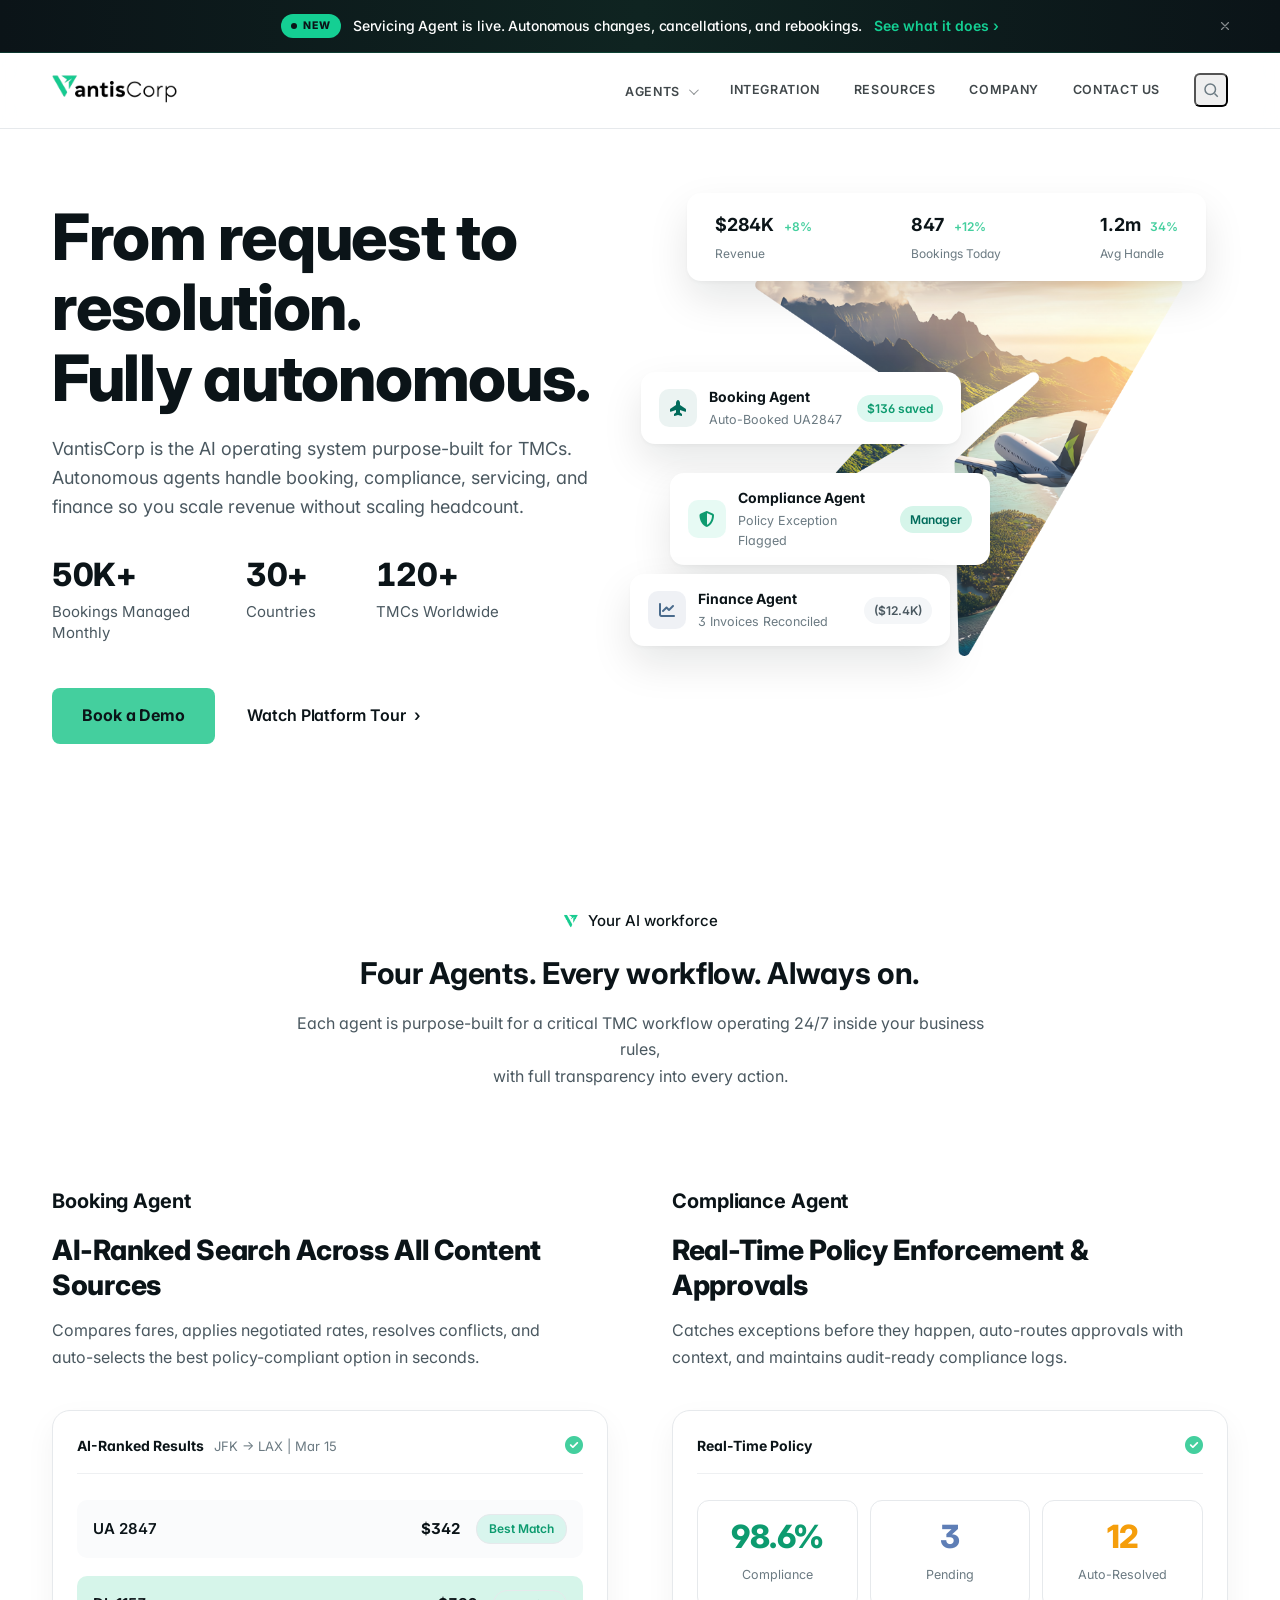
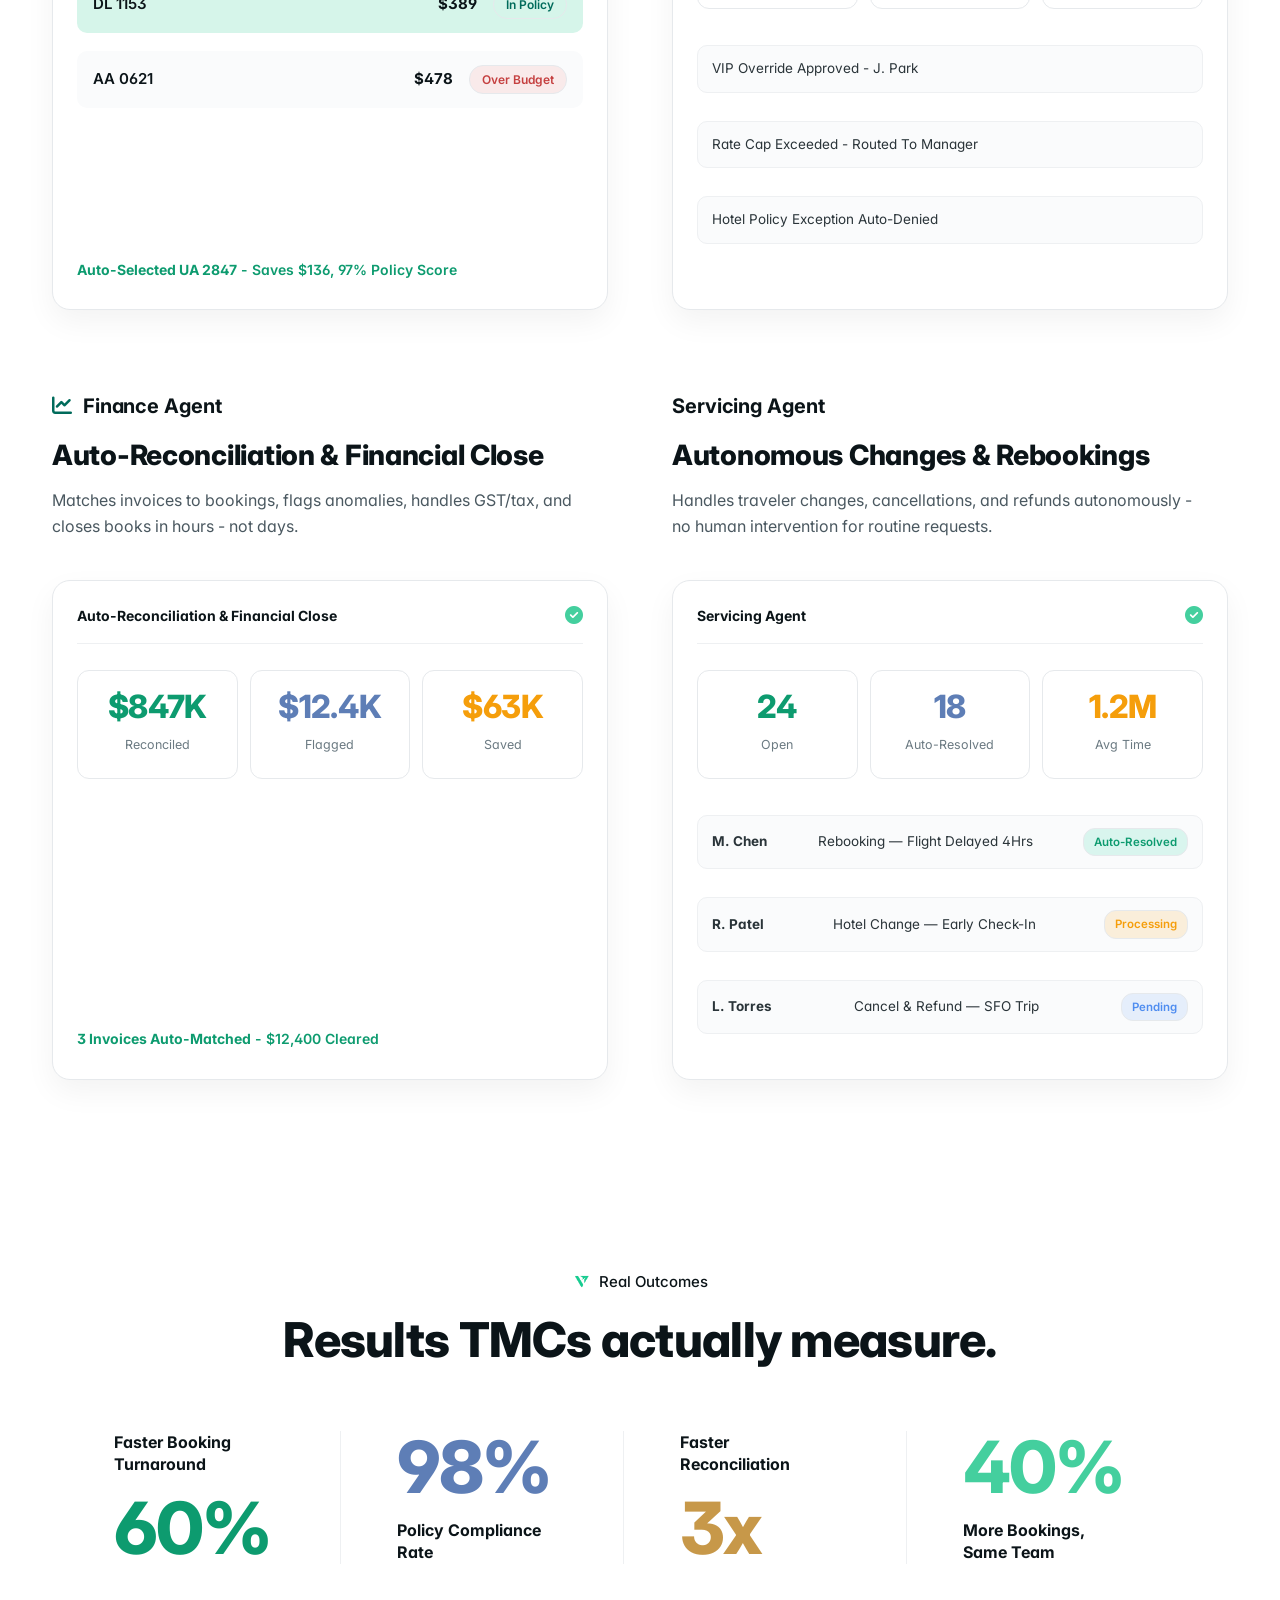
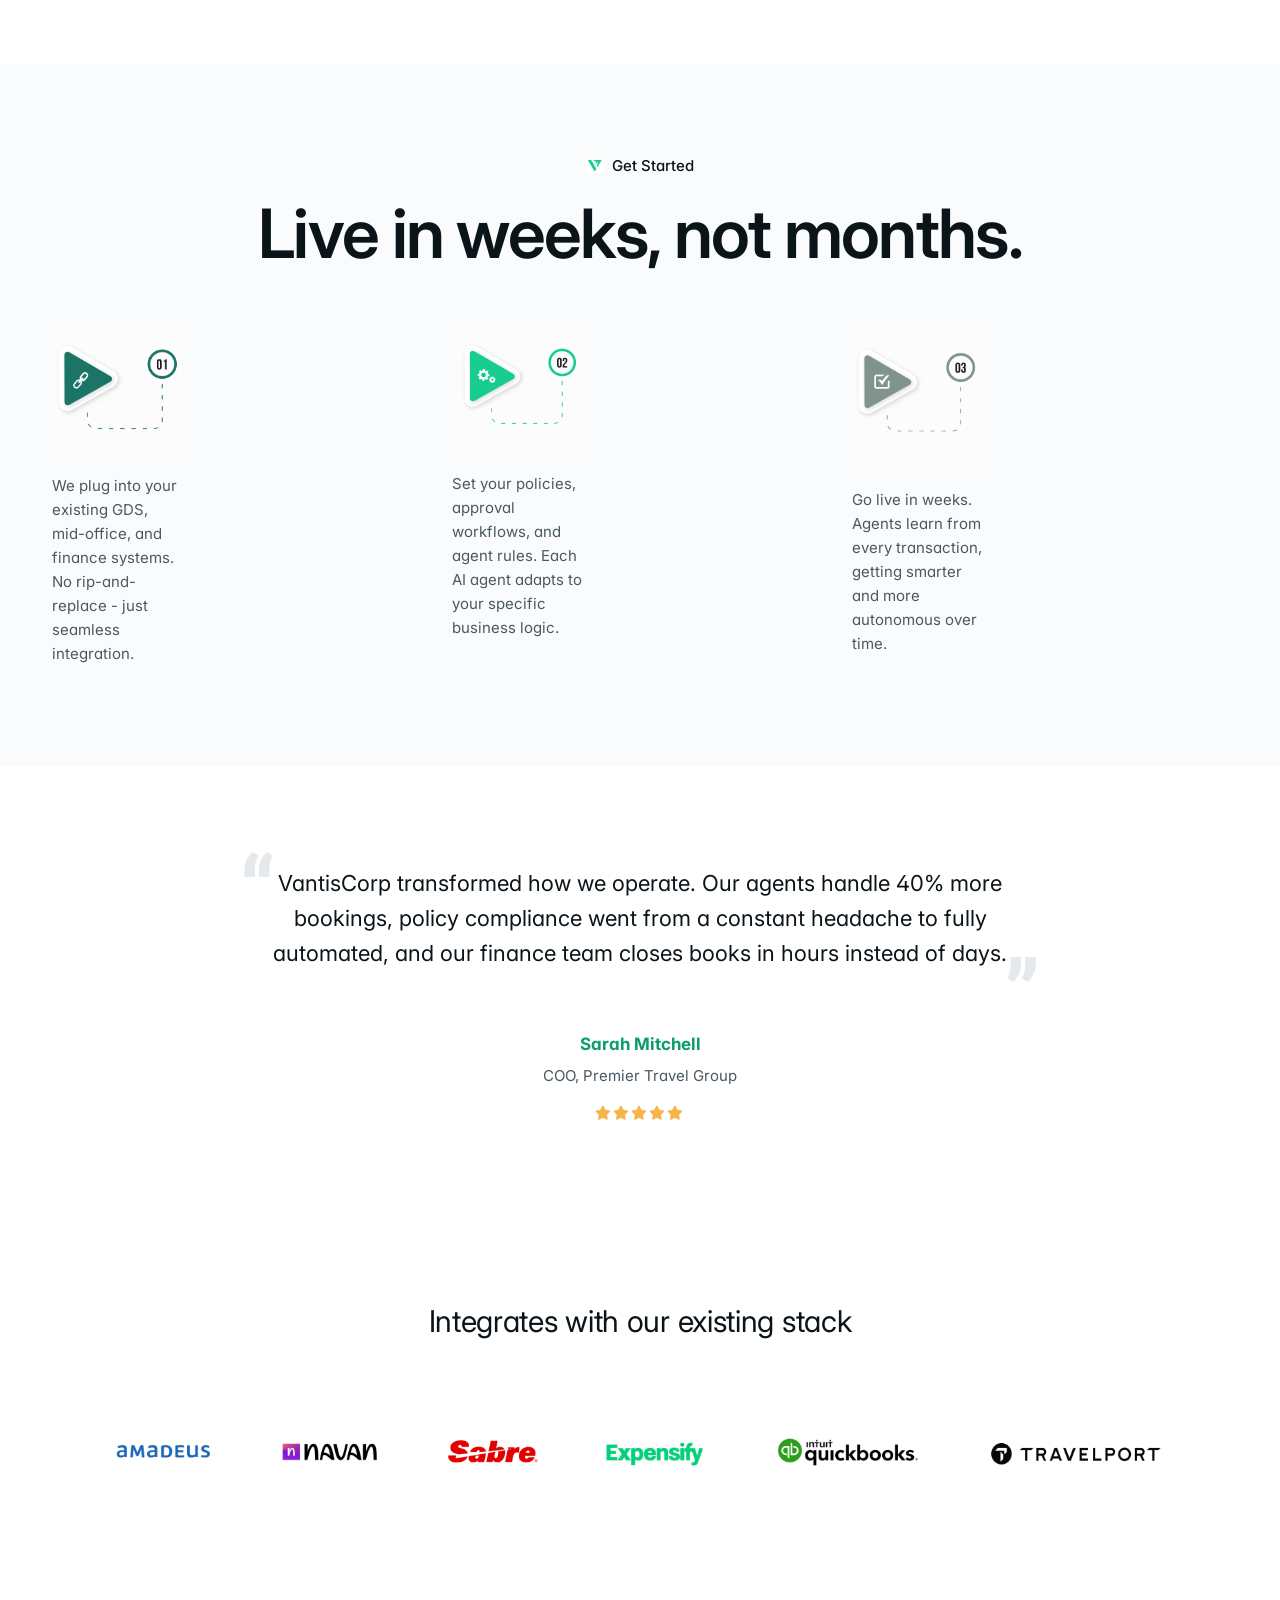
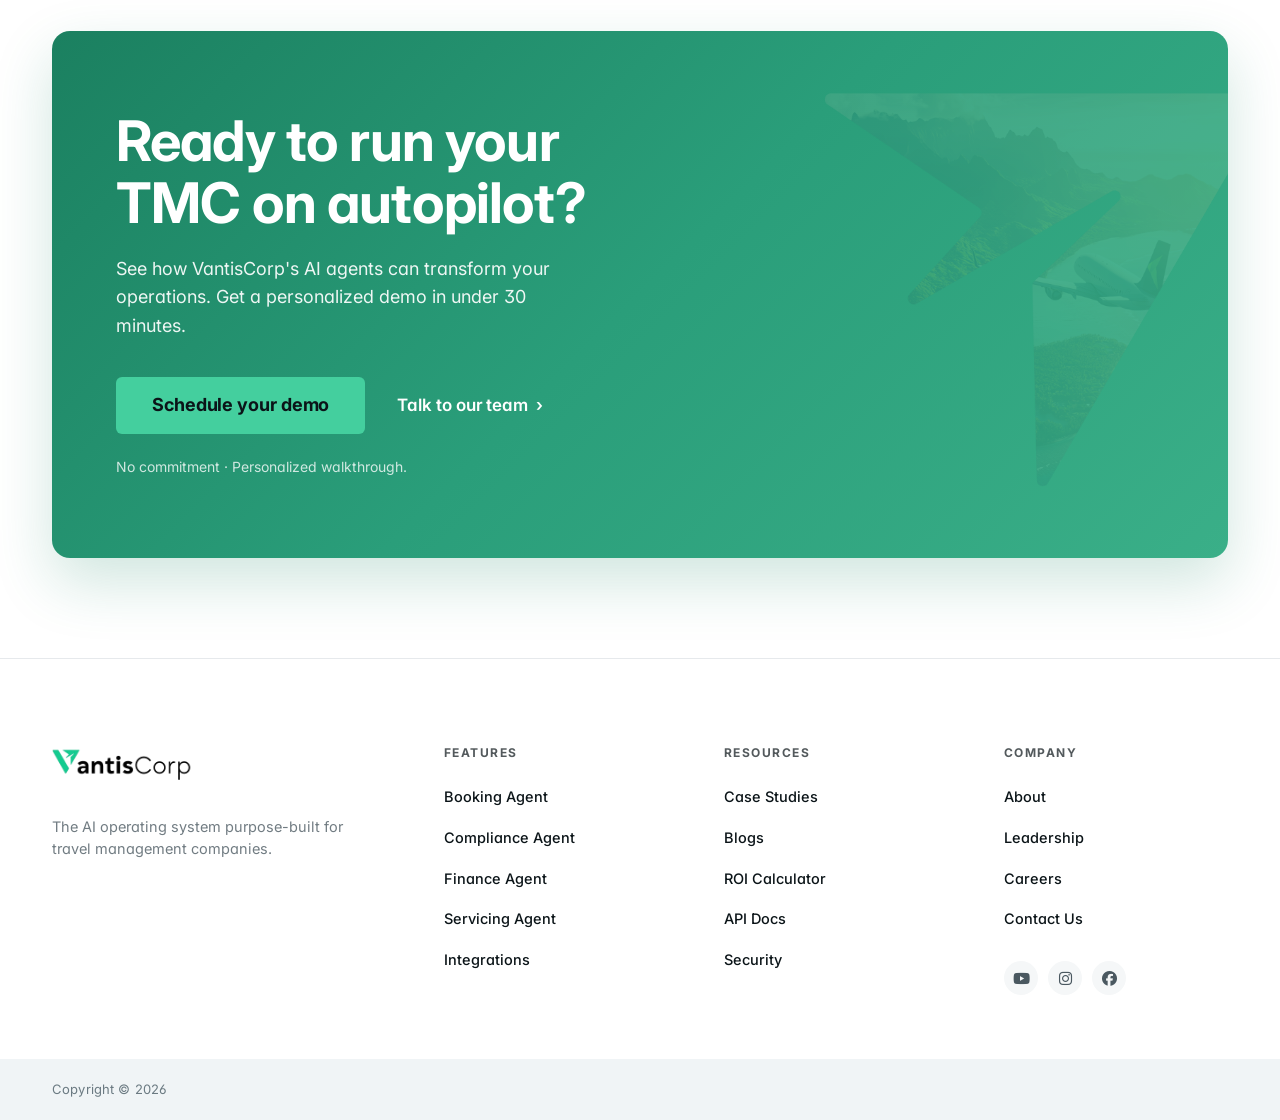
==== commit c7680941: "v6.3: mobile pass - notibar headline visible (ellipsis), agents stack as text->card->text->card not " ====
--- a/index.html
+++ b/index.html
@@ -99,7 +99,7 @@
         </div>
       </div>
       <div class="hero-visual">
-        <img class="hero-bg-img" src="images/live/hero-bg.png" alt="" />
+        <img class="hero-bg-img" src="images/live/hero-bg.png" alt="" width="832" height="733" loading="eager" decoding="async" />
         <!-- Top metrics row -->
         <div class="hero-card hero-card-metrics hero-metrics">
           <div class="metric"><span class="m-val">$284K <em>+8%</em></span><span class="m-lbl">Revenue</span></div>
@@ -275,17 +275,17 @@
     </div>
     <div class="steps-row">
       <div class="step">
-        <div class="step-ico"><img src="images/live/1.png" alt="" /></div>
+        <div class="step-ico"><img src="images/live/1.png" alt="" width="202" height="188" loading="lazy" decoding="async" /></div>
         <h3 class="step-h step-1">Connect</h3>
         <p>We plug into your existing GDS, mid-office, and finance systems. No rip-and-replace - just seamless integration.</p>
       </div>
       <div class="step">
-        <div class="step-ico"><img src="images/live/2.png" alt="" /></div>
+        <div class="step-ico"><img src="images/live/2.png" alt="" width="214" height="196" loading="lazy" decoding="async" /></div>
         <h3 class="step-h step-2">Configure</h3>
         <p>Set your policies, approval workflows, and agent rules. Each AI agent adapts to your specific business logic.</p>
       </div>
       <div class="step">
-        <div class="step-ico"><img src="images/live/3.png" alt="" /></div>
+        <div class="step-ico"><img src="images/live/3.png" alt="" width="205" height="213" loading="lazy" decoding="async" /></div>
         <h3 class="step-h step-3">Scale</h3>
         <p>Go live in weeks. Agents learn from every transaction, getting smarter and more autonomous over time.</p>
       </div>
--- a/css/styles.css
+++ b/css/styles.css
@@ -368,9 +368,22 @@
 .notibar-close svg { width: 14px; height: 14px; stroke: currentColor; stroke-width: 2; fill: none; }
 .notibar.is-hidden { display: none; }
 @media (max-width: 720px) {
-  .notibar { font-size: 13px; }
-  .notibar .container { padding: 12px 48px; }
-  .notibar-headline { display: none; }
+  .notibar { font-size: 12.5px; line-height: 1.45; }
+  .notibar .container { padding: 10px 44px 10px 16px; gap: 8px; min-height: 44px; }
+  .notibar-text { gap: 8px; flex-wrap: nowrap; }
+  .notibar-tag { font-size: 9.5px; padding: 3px 8px; flex-shrink: 0; }
+  .notibar-headline {
+    display: inline-block;
+    overflow: hidden;
+    text-overflow: ellipsis;
+    white-space: nowrap;
+    max-width: 100%;
+  }
+  .notibar a.notibar-cta { display: none; }
+  .notibar-close { right: 12px; }
+}
+@media (max-width: 420px) {
+  .notibar-headline { font-size: 12px; }
 }
 
 /* ---------- Editorial split hero (image companion) ---------- */
--- a/css/home.css
+++ b/css/home.css
@@ -269,14 +269,19 @@
 }
 .agent-card-col {
   grid-row: 2;
-  align-self: start;
-}
+  align-self: stretch;
+  display: flex;
+}
+/* All 4 mock cards across both pairs share the SAME height so the grid reads as uniform */
 .agent-card-col .mock-card {
   width: 100%;
-  height: 100%;
+  min-height: 500px;
   display: flex;
   flex-direction: column;
-}
+  gap: 10px;
+}
+.agent-card-col .mock-card > .mock-head { flex-shrink: 0; }
+.agent-card-col .mock-card > .mock-foot { margin-top: auto; }
 .agent-cell-eyebrow {
   display: inline-block;
   font-size: 20px;
@@ -301,8 +306,27 @@
   max-width: 520px;
 }
 @media (max-width: 980px) {
-  .agent-pair { grid-template-columns: 1fr; row-gap: 24px; margin-bottom: 56px; }
-  .agent-text-col, .agent-card-col { grid-row: auto; }
+  /* Stack to single column AND interleave text → card → text → card */
+  .agent-pair {
+    grid-template-columns: 1fr;
+    grid-template-rows: auto;
+    row-gap: 20px;
+    margin-bottom: 56px;
+  }
+  .agent-text-col, .agent-card-col { grid-row: auto; grid-column: 1; }
+  /* DOM order: text1, text2, card1, card2 — reorder to text1, card1, text2, card2 */
+  .agent-pair > div:nth-child(1) { order: 1; }   /* text1 */
+  .agent-pair > div:nth-child(3) { order: 2; }   /* card1 */
+  .agent-pair > div:nth-child(2) { order: 3; }   /* text2 */
+  .agent-pair > div:nth-child(4) { order: 4; }   /* card2 */
+  .agent-pair { display: flex; flex-direction: column; }
+  /* Drop the forced 500px height — cards should be content-sized on mobile */
+  .agent-card-col .mock-card { min-height: 0; gap: 8px; padding: 20px 18px 22px; }
+  .agent-card-col { margin-bottom: 24px; }
+  .agent-text-col { padding-bottom: 0; }
+  .agent-cell-eyebrow { font-size: 16px; margin-bottom: 6px; }
+  .agent-cell-h { font-size: 26px; line-height: 1.2; }
+  .agent-cell-desc { font-size: 15.5px; }
 }
 
 /* ====================================================
@@ -346,7 +370,11 @@
 .hero-noti-3 .noti-badge { animation: vc-badge-pulse 0.6s ease-out 3.45s both; }
 
 /* Counters are animated by JS (counters in animations.js) */
-.hero-stat strong { font-variant-numeric: tabular-nums; }
+.hero-stat strong {
+  font-variant-numeric: tabular-nums;
+  display: inline-block;
+  min-width: 3.5ch; /* reserve width so counter ticking doesn't shift layout */
+}
 
 @media (prefers-reduced-motion: reduce) {
   .hero-metrics, .hero-noti-1, .hero-noti-2, .hero-noti-3 {
@@ -818,22 +846,60 @@
   .hero-visual { min-height: 480px; }
   .results-grid { grid-template-columns: repeat(2, 1fr); gap: 48px; }
   .result-item { border-right: 0; padding: 0; }
-  .steps-row { grid-template-columns: 1fr; gap: 32px; }
-  .step { grid-template-columns: 100px 1fr; }
+  .steps-row { grid-template-columns: 1fr; gap: 40px; padding: 0 22px; }
+  .step {
+    display: block;
+    text-align: left;
+  }
+  .step-ico { width: 96px; margin-bottom: 16px; }
+  .step-h { font-size: 24px; margin: 0 0 10px; }
+  .step p { max-width: 100%; }
   .agent-row .two-up { grid-template-columns: 1fr; gap: 32px; }
 }
 
 @media (max-width: 768px) {
   .hero { padding: 40px 0 32px; }
-  .hero h1 { font-size: 44px; }
-  .hero-stats { gap: 24px; grid-template-columns: repeat(3, 1fr); }
+  .hero h1 { font-size: 40px; line-height: 1.08; }
+  .hero-lead { font-size: 16.5px; }
+  .hero-stats {
+    gap: 16px;
+    grid-template-columns: repeat(3, 1fr);
+    margin: 28px 0 32px;
+  }
   .hero-stat strong { font-size: 26px; }
+  .hero-stat span { font-size: 13px; line-height: 1.4; }
   .hero-card.noti { width: 240px; }
   .section-h, .agent-h, .step-h, .int-strip-h { font-size: 24px; }
   .results-h { font-size: 36px; }
   .get-started-h { font-size: 44px; }
   .cta-content h2 { font-size: 36px; }
   .cta-banner-live { padding: 48px 28px; }
-  .site-footer-light .foot-grid-3 { grid-template-columns: 1fr; gap: 32px; }
+  .site-footer-light .foot-grid-3 { grid-template-columns: 1fr; gap: 36px; padding-bottom: 48px; }
+  .site-footer-light { padding-top: 64px; }
+  .foot-tagline-light { max-width: 100%; }
   .result-val { font-size: 56px; }
-}
+
+  /* Mock card mobile fixes — stop horizontal overflow */
+  .mock-card { padding: 18px 16px 20px; }
+  .mock-3stats { grid-template-columns: repeat(3, 1fr); gap: 8px; }
+  .mock-3stats > div { padding: 14px 8px; }
+  .mock-3stats .big { font-size: 22px; }
+  .mock-3stats span { font-size: 11px; }
+  .mock-fare { grid-template-columns: 1fr auto; gap: 10px; padding: 12px 14px; font-size: 14px; }
+  .mock-fare span:nth-child(2) { grid-column: 1; grid-row: 2; font-size: 13px; opacity: 0.85; }
+  .mock-fare .pill { grid-column: 2; grid-row: 1 / span 2; align-self: center; font-size: 11px; }
+  .mock-row { font-size: 13px; padding: 10px 12px; }
+  .mock-row.split { flex-wrap: wrap; gap: 6px 10px; }
+  .mock-row.split > span:first-child { flex: 0 0 auto; font-weight: 700; }
+  .mock-row.split > span:nth-child(2) { flex: 1 1 100%; order: 3; font-size: 12.5px; color: var(--text-2); }
+  .mock-row.split .pill { font-size: 10.5px; padding: 3px 8px; order: 2; }
+  .mock-head { font-size: 13px; padding-bottom: 12px; margin-bottom: 12px; flex-wrap: wrap; }
+}
+
+@media (max-width: 420px) {
+  .hero h1 { font-size: 34px; }
+  .hero-stat strong { font-size: 22px; }
+  .hero-stat span { font-size: 12px; }
+  .mock-3stats .big { font-size: 18px; }
+  .mock-3stats > div { padding: 12px 6px; }
+}
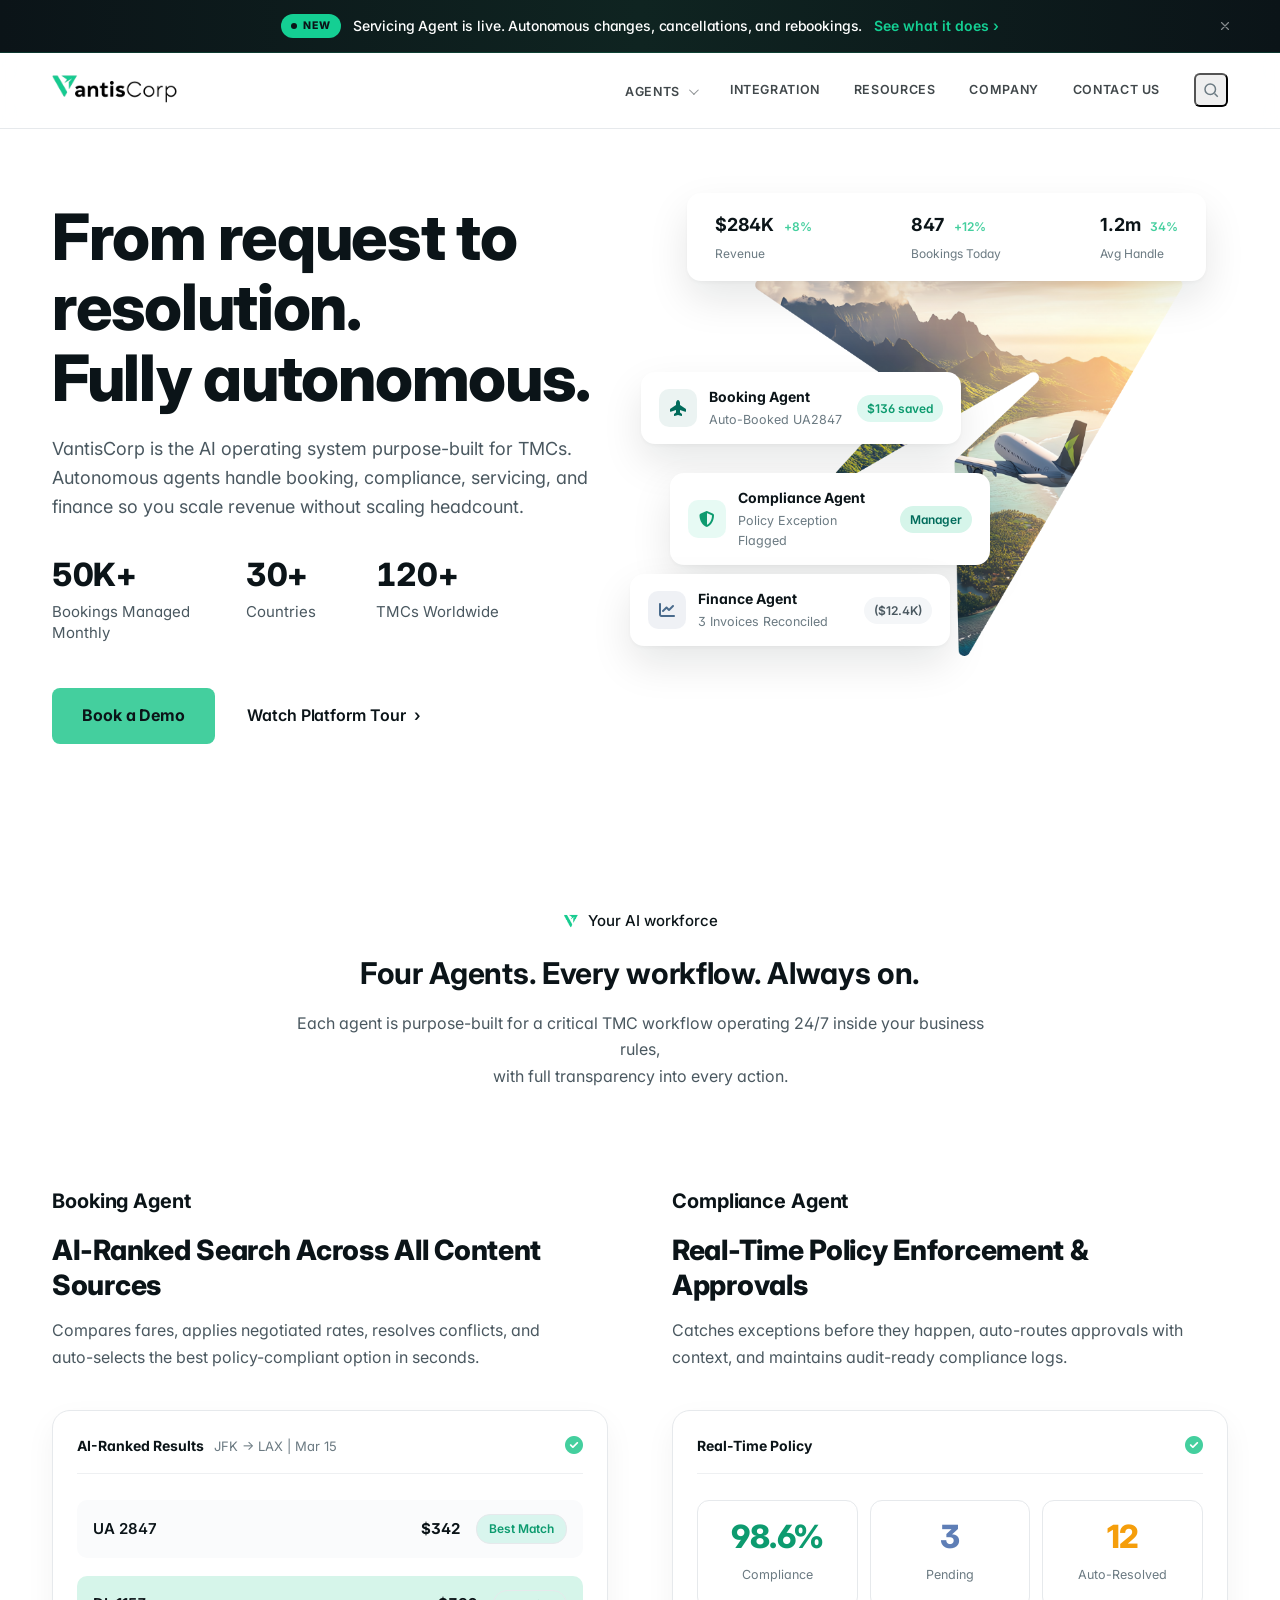
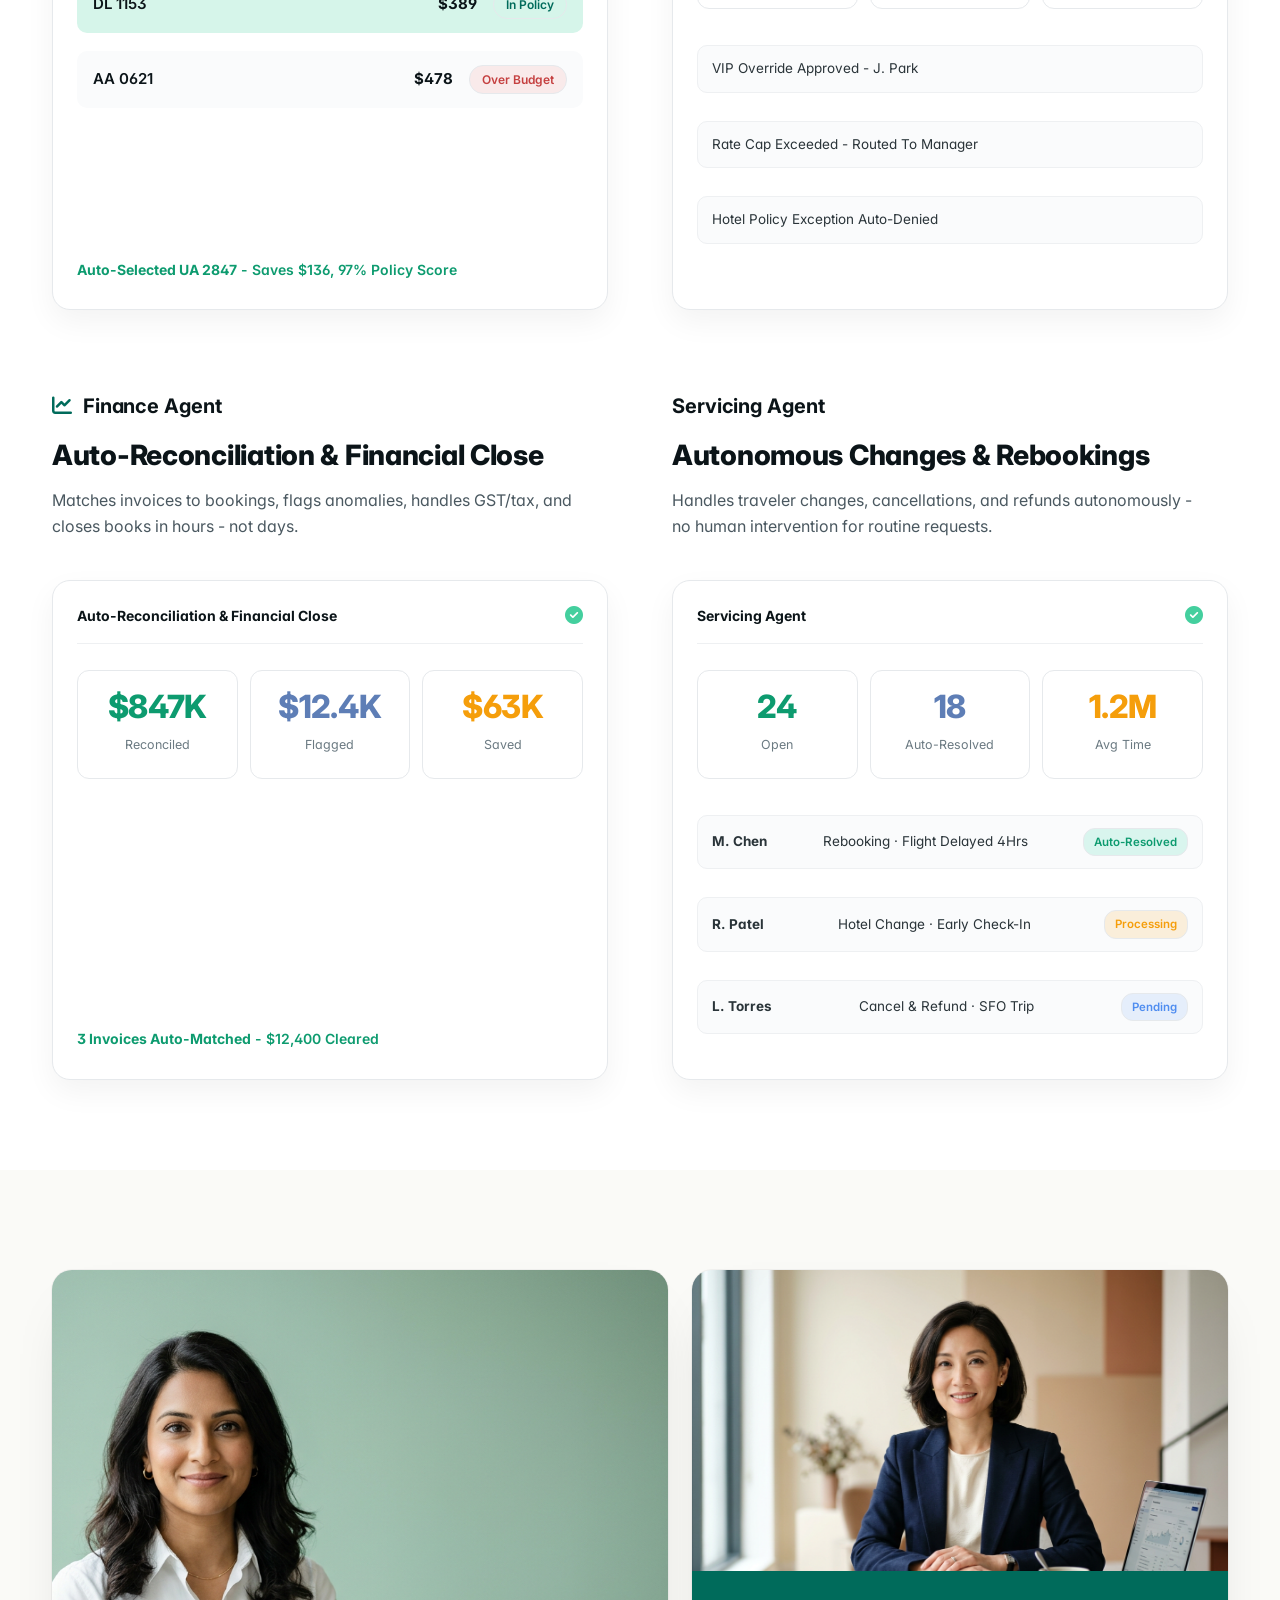
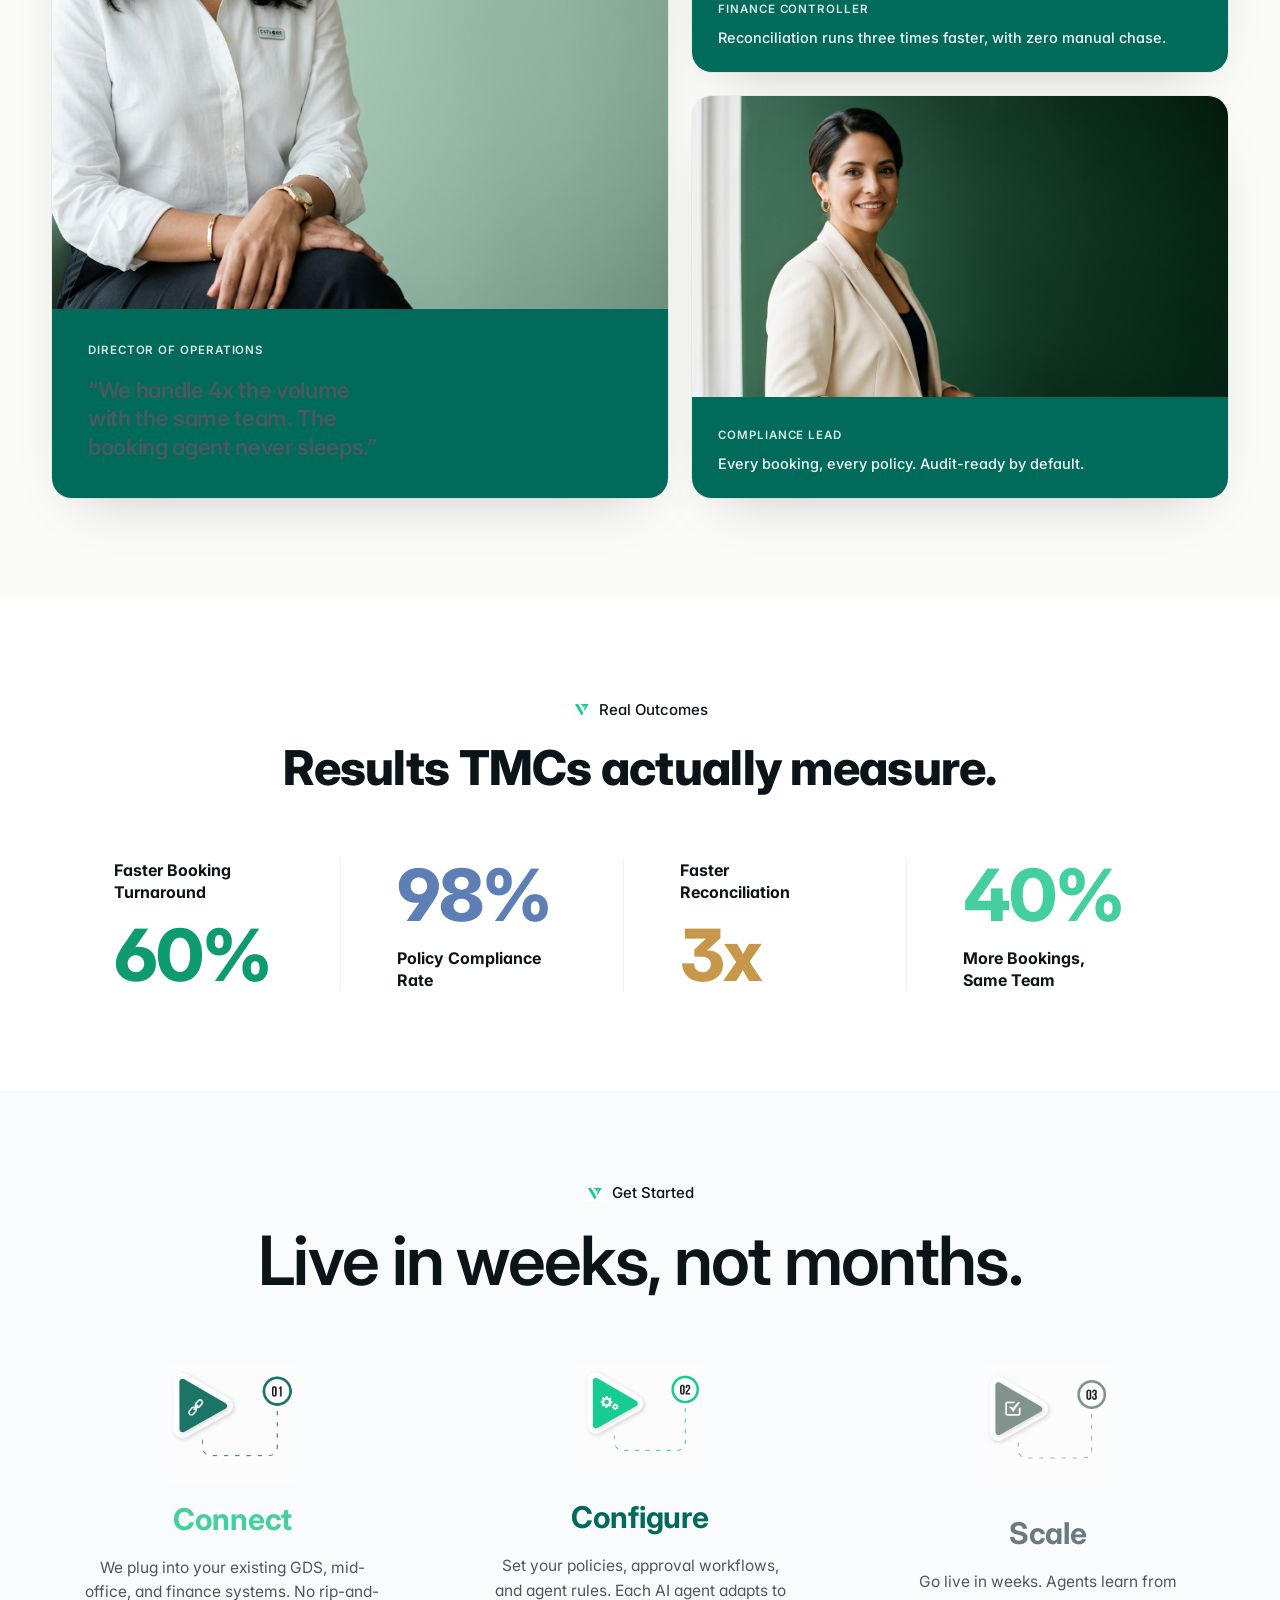
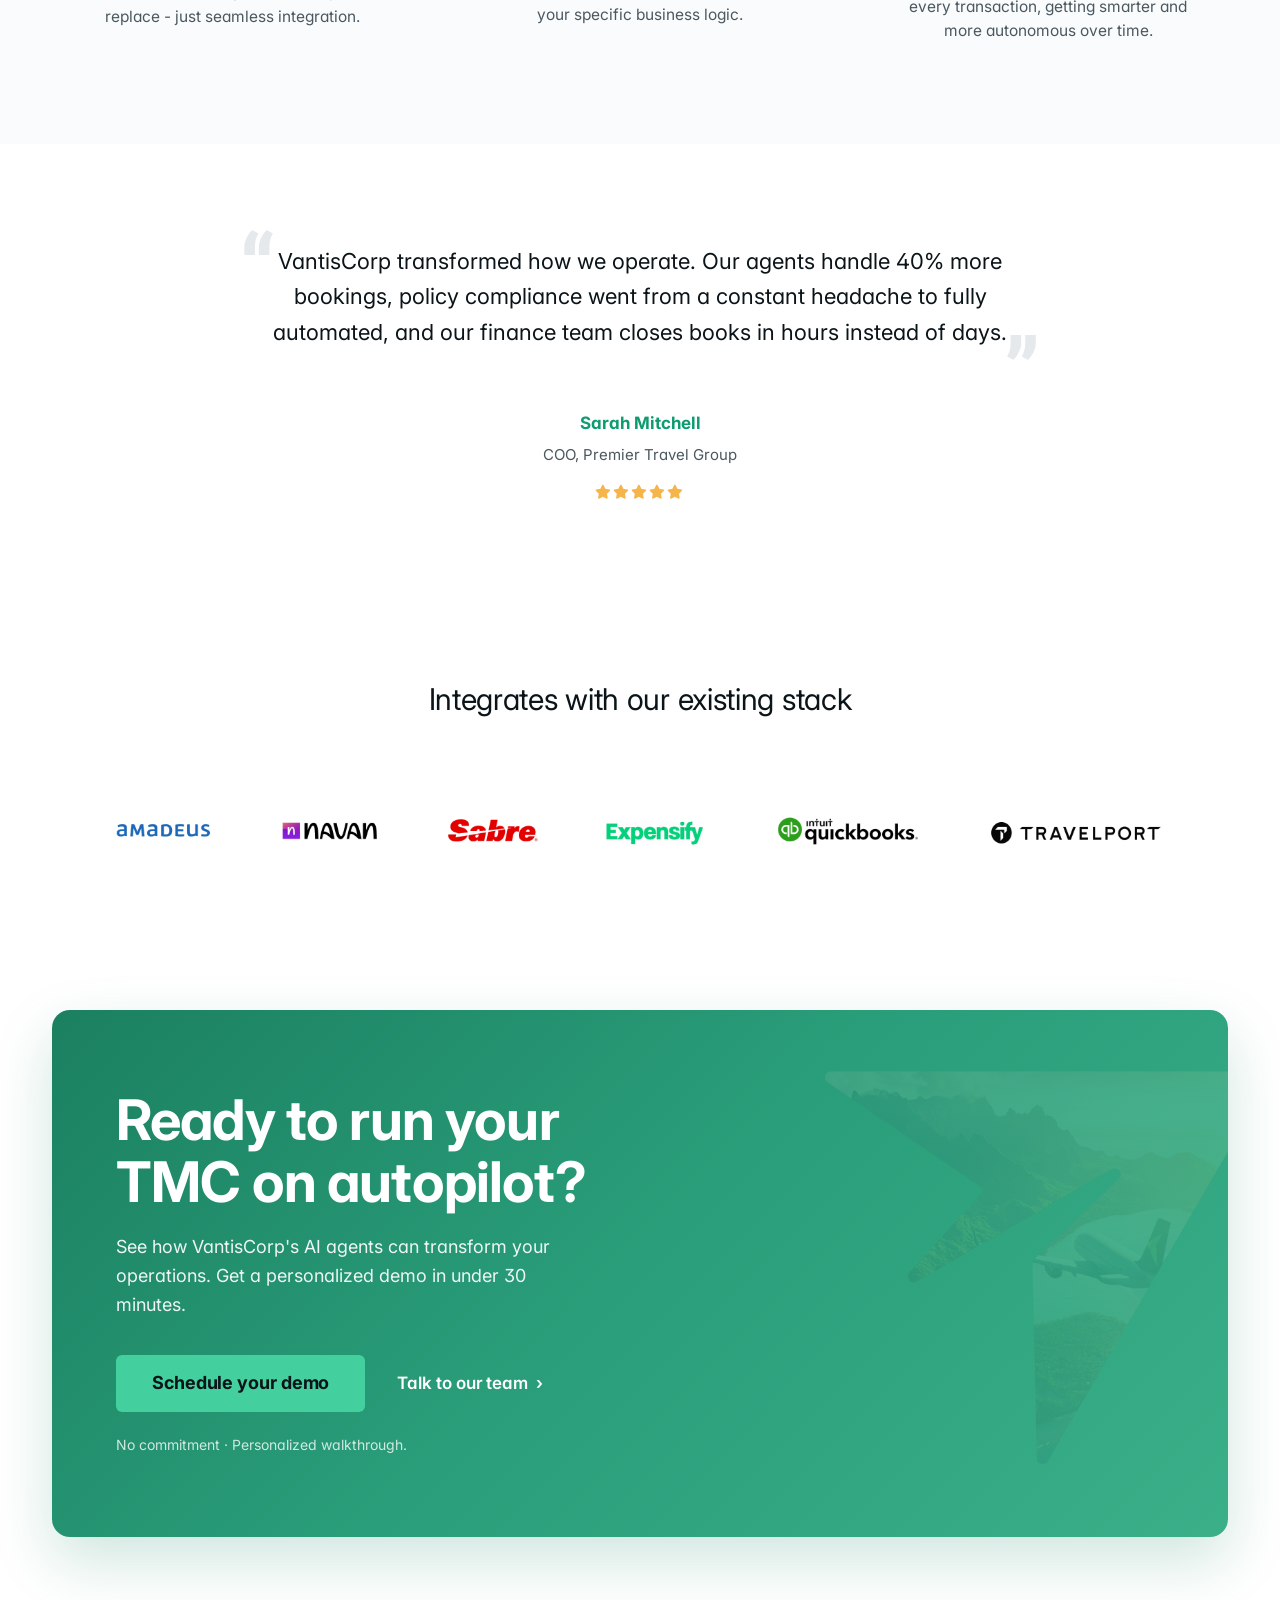
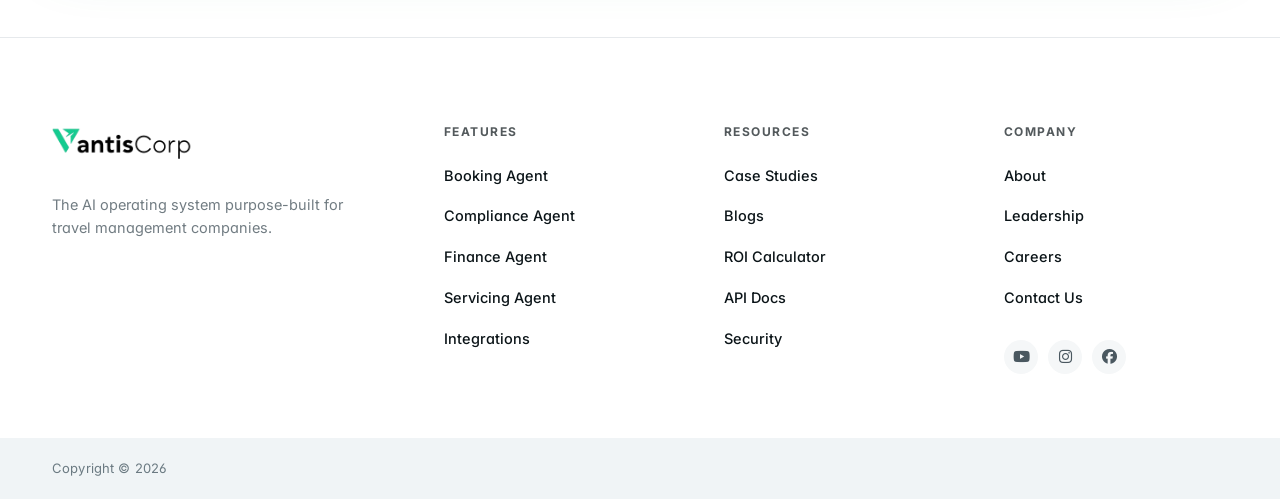
==== commit c189d983: "v6.4: editorial imagery (Revolut-style) replacing AI-template hero pills - 7 new editorial photos: o" ====
--- a/index.html
+++ b/index.html
@@ -232,10 +232,41 @@
               <div><strong class="big blue-text">18</strong><span>Auto-Resolved</span></div>
               <div><strong class="big amber-text">1.2M</strong><span>Avg Time</span></div>
             </div>
-            <div class="mock-row split"><span><strong>M. Chen</strong></span><span>Rebooking — Flight Delayed 4Hrs</span><span class="pill green">Auto-Resolved</span></div>
-            <div class="mock-row split"><span><strong>R. Patel</strong></span><span>Hotel Change — Early Check-In</span><span class="pill amber">Processing</span></div>
-            <div class="mock-row split"><span><strong>L. Torres</strong></span><span>Cancel &amp; Refund — SFO Trip</span><span class="pill blue">Pending</span></div>
-          </div>
+            <div class="mock-row split"><span><strong>M. Chen</strong></span><span>Rebooking · Flight Delayed 4Hrs</span><span class="pill green">Auto-Resolved</span></div>
+            <div class="mock-row split"><span><strong>R. Patel</strong></span><span>Hotel Change · Early Check-In</span><span class="pill amber">Processing</span></div>
+            <div class="mock-row split"><span><strong>L. Torres</strong></span><span>Cancel &amp; Refund · SFO Trip</span><span class="pill blue">Pending</span></div>
+          </div>
+        </div>
+      </div>
+    </div>
+  </section>
+
+  <!-- EDITORIAL PEOPLE BAND -->
+  <section class="people-band">
+    <div class="container">
+      <div class="people-grid">
+        <figure class="people-card people-card--lg">
+          <img src="images/editorial/ops_director.png" alt="Priya, Director of Operations" loading="lazy" width="800" height="600" />
+          <figcaption>
+            <span class="people-role">Director of Operations</span>
+            <p class="people-quote">“We handle 4x the volume with the same team. The booking agent never sleeps.”</p>
+          </figcaption>
+        </figure>
+        <div class="people-stack">
+          <figure class="people-card">
+            <img src="images/editorial/finance_controller.png" alt="Mei, Finance Controller" loading="lazy" width="800" height="600" />
+            <figcaption>
+              <span class="people-role">Finance Controller</span>
+              <p class="people-quote-sm">Reconciliation runs three times faster, with zero manual chase.</p>
+            </figcaption>
+          </figure>
+          <figure class="people-card">
+            <img src="images/editorial/compliance_officer.png" alt="Camila, Compliance Lead" loading="lazy" width="800" height="600" />
+            <figcaption>
+              <span class="people-role">Compliance Lead</span>
+              <p class="people-quote-sm">Every booking, every policy. Audit-ready by default.</p>
+            </figcaption>
+          </figure>
         </div>
       </div>
     </div>
--- a/css/styles.css
+++ b/css/styles.css
@@ -431,6 +431,60 @@
   .split-hero-image { aspect-ratio: 16 / 11; max-width: 560px; }
 }
 
+/* Editorial variant - landscape, no dark overlay, with UI fragments */
+.split-hero-image--editorial {
+  aspect-ratio: 16 / 10;
+  background: #f1efe9;
+}
+.split-hero-image--editorial::after { display: none; }
+.hero-frag {
+  position: absolute;
+  background: rgba(255,255,255,0.97);
+  backdrop-filter: blur(10px);
+  -webkit-backdrop-filter: blur(10px);
+  border: 1px solid rgba(255,255,255,0.7);
+  border-radius: 14px;
+  padding: 14px 16px;
+  box-shadow: 0 20px 40px -16px rgba(11,20,24,0.28), 0 0 0 1px rgba(11,20,24,0.04);
+  font-family: inherit;
+}
+.hero-frag--tl {
+  top: 20px; left: 20px;
+  display: flex; flex-direction: column; gap: 8px;
+  min-width: 220px;
+}
+.hero-frag--br {
+  bottom: 20px; right: 20px;
+  min-width: 180px;
+}
+.frag-row {
+  display: flex; align-items: center; gap: 10px;
+  font-size: 12px; font-weight: 500;
+}
+.frag-dot {
+  width: 7px; height: 7px; border-radius: 50%;
+  flex-shrink: 0;
+}
+.frag-dot--green {
+  background: var(--bright-green, #14cf93);
+  box-shadow: 0 0 0 3px rgba(20,207,147,0.18);
+}
+.frag-name { color: var(--ink); font-weight: 600; }
+.frag-status { color: var(--text-2, #5a6e76); margin-left: auto; font-size: 11.5px; font-weight: 500; }
+.frag-label { font-size: 11px; color: var(--text-2, #5a6e76); font-weight: 600; letter-spacing: 0.02em; text-transform: uppercase; }
+.frag-metric { font-size: 26px; font-weight: 700; color: var(--ink); letter-spacing: -0.02em; margin-top: 4px; line-height: 1; }
+.frag-meta { font-size: 11.5px; color: var(--bright-green, #14cf93); font-weight: 600; margin-top: 6px; }
+.frag-arrow { display: inline-block; margin-right: 2px; }
+@media (max-width: 900px) {
+  .hero-frag--tl { min-width: 0; padding: 10px 12px; top: 12px; left: 12px; }
+  .hero-frag--br { min-width: 0; padding: 10px 12px; bottom: 12px; right: 12px; }
+  .frag-row { font-size: 11px; }
+  .frag-metric { font-size: 20px; }
+}
+@media (max-width: 480px) {
+  .hero-frag--tl .frag-row:nth-child(3) { display: none; }
+}
+
 /* ---------- Buttons ---------- */
 .btn {
   display: inline-flex; align-items: center; gap: 8px;
--- a/css/home.css
+++ b/css/home.css
@@ -514,6 +514,96 @@
 .mock-row.split .pill.blue { background: rgba(79, 141, 240, 0.12); color: var(--blue); }
 
 /* ====================================================
+   PEOPLE BAND (editorial portraits)
+   ==================================================== */
+.people-band {
+  background: #fafaf7;
+  padding: 100px 0;
+}
+.people-grid {
+  display: grid;
+  grid-template-columns: 1.15fr 1fr;
+  gap: 24px;
+}
+.people-stack {
+  display: grid;
+  grid-template-rows: 1fr 1fr;
+  gap: 24px;
+}
+.people-card {
+  position: relative;
+  margin: 0;
+  border-radius: 20px;
+  overflow: hidden;
+  background: #eee;
+  box-shadow: 0 24px 56px -32px rgba(11,20,24,0.25), 0 0 0 1px rgba(11,20,24,0.04);
+  aspect-ratio: 4 / 3;
+  display: flex;
+  flex-direction: column;
+}
+.people-card--lg {
+  aspect-ratio: auto;
+}
+.people-card img {
+  width: 100%;
+  flex: 1;
+  min-height: 0;
+  object-fit: cover;
+  object-position: center 22%;
+  display: block;
+}
+.people-card figcaption {
+  padding: 22px 26px 24px;
+  color: #fff;
+  background: var(--green-deep, #0e3d2f);
+  flex-shrink: 0;
+}
+.people-role {
+  display: inline-block;
+  font-size: 11.5px;
+  font-weight: 600;
+  letter-spacing: 0.08em;
+  text-transform: uppercase;
+  color: rgba(255,255,255,0.85);
+  margin-bottom: 8px;
+}
+.people-quote {
+  font-size: 22px;
+  font-weight: 600;
+  line-height: 1.3;
+  letter-spacing: -0.015em;
+  margin: 0;
+  max-width: 22ch;
+}
+.people-quote-sm {
+  font-size: 14.5px;
+  font-weight: 500;
+  line-height: 1.45;
+  margin: 0;
+  color: rgba(255,255,255,0.95);
+}
+.people-card--lg figcaption {
+  padding: 32px 36px 36px;
+  display: flex;
+  flex-direction: column;
+  gap: 8px;
+}
+@media (max-width: 900px) {
+  .people-band { padding: 64px 0; }
+  .people-grid { grid-template-columns: 1fr; gap: 16px; }
+  .people-stack { grid-template-columns: 1fr 1fr; grid-template-rows: auto; gap: 16px; }
+  .people-card { aspect-ratio: 4 / 3; }
+  .people-card--lg { aspect-ratio: 16 / 11; }
+  .people-quote { font-size: 18px; }
+  .people-card--lg figcaption { padding: 22px; }
+  .people-card figcaption { padding: 18px; }
+}
+@media (max-width: 540px) {
+  .people-stack { grid-template-columns: 1fr; }
+  .people-quote-sm { font-size: 13.5px; }
+}
+
+/* ====================================================
    RESULTS
    ==================================================== */
 .results {
@@ -581,33 +671,34 @@
   padding: 0 32px;
   display: grid;
   grid-template-columns: repeat(3, 1fr);
-  gap: 24px;
-  text-align: left;
+  gap: 48px;
+  text-align: center;
   align-items: start;
 }
 .step {
-  display: grid;
-  grid-template-columns: 130px 1fr;
-  gap: 18px;
-  align-items: start;
-}
-.step-ico { width: 130px; }
+  display: flex;
+  flex-direction: column;
+  align-items: center;
+  text-align: center;
+  gap: 8px;
+}
+.step-ico { width: 130px; margin-bottom: 12px; }
 .step-ico img { width: 100%; height: auto; display: block; }
 .step-h {
   font-size: 30px;
   font-weight: 700;
-  margin: 8px 0 12px;
+  margin: 0 0 12px;
   letter-spacing: -0.01em;
 }
 .step-h.step-1 { color: var(--mint); }
 .step-h.step-2 { color: var(--green-deep); }
 .step-h.step-3 { color: var(--muted); }
 .step p {
-  font-size: 15px;
+  font-size: 15.5px;
   line-height: 1.6;
   color: var(--text-2);
-  margin: 0;
-  max-width: 280px;
+  margin: 0 auto;
+  max-width: 300px;
 }
 
 /* ====================================================
@@ -846,14 +937,11 @@
   .hero-visual { min-height: 480px; }
   .results-grid { grid-template-columns: repeat(2, 1fr); gap: 48px; }
   .result-item { border-right: 0; padding: 0; }
-  .steps-row { grid-template-columns: 1fr; gap: 40px; padding: 0 22px; }
-  .step {
-    display: block;
-    text-align: left;
-  }
+  .steps-row { grid-template-columns: 1fr; gap: 40px; padding: 0 22px; text-align: center; }
+  .step { align-items: center; text-align: center; }
   .step-ico { width: 96px; margin-bottom: 16px; }
   .step-h { font-size: 24px; margin: 0 0 10px; }
-  .step p { max-width: 100%; }
+  .step p { max-width: 100%; margin: 0 auto; }
   .agent-row .two-up { grid-template-columns: 1fr; gap: 32px; }
 }
 
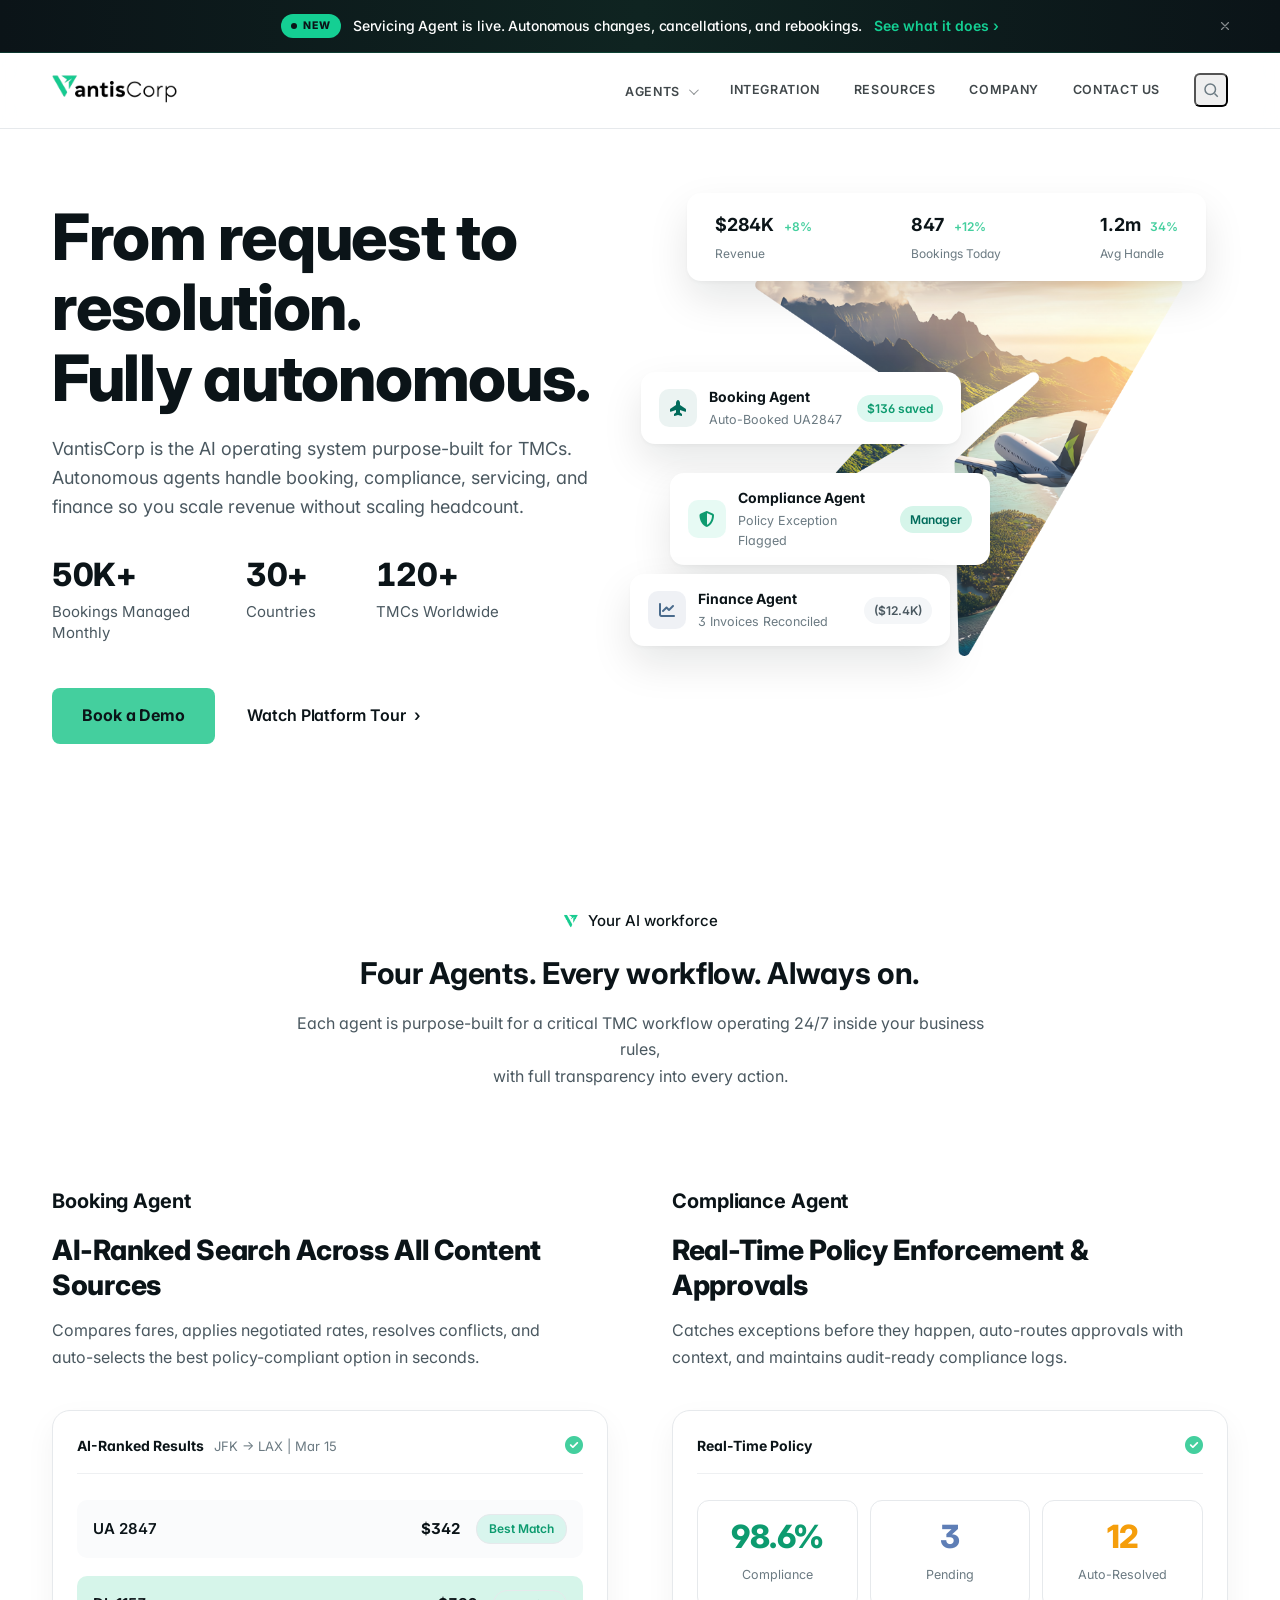
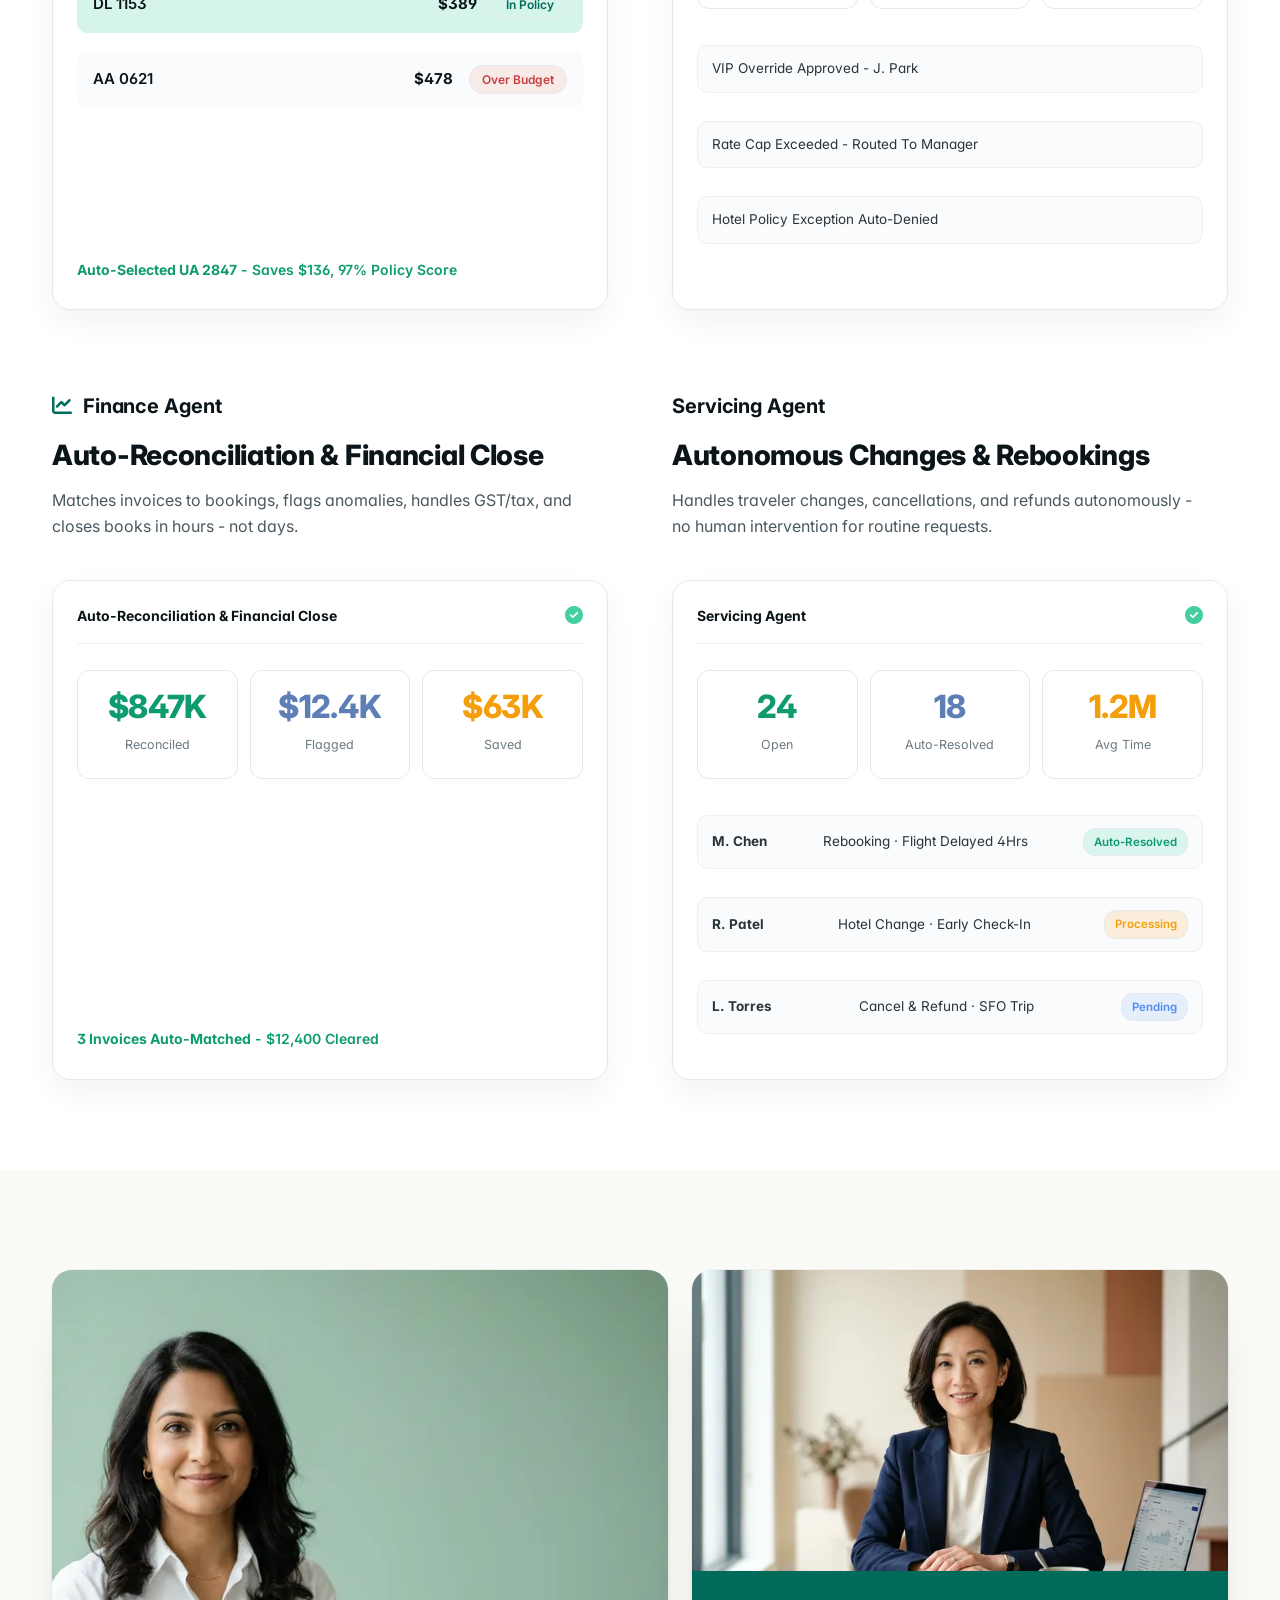
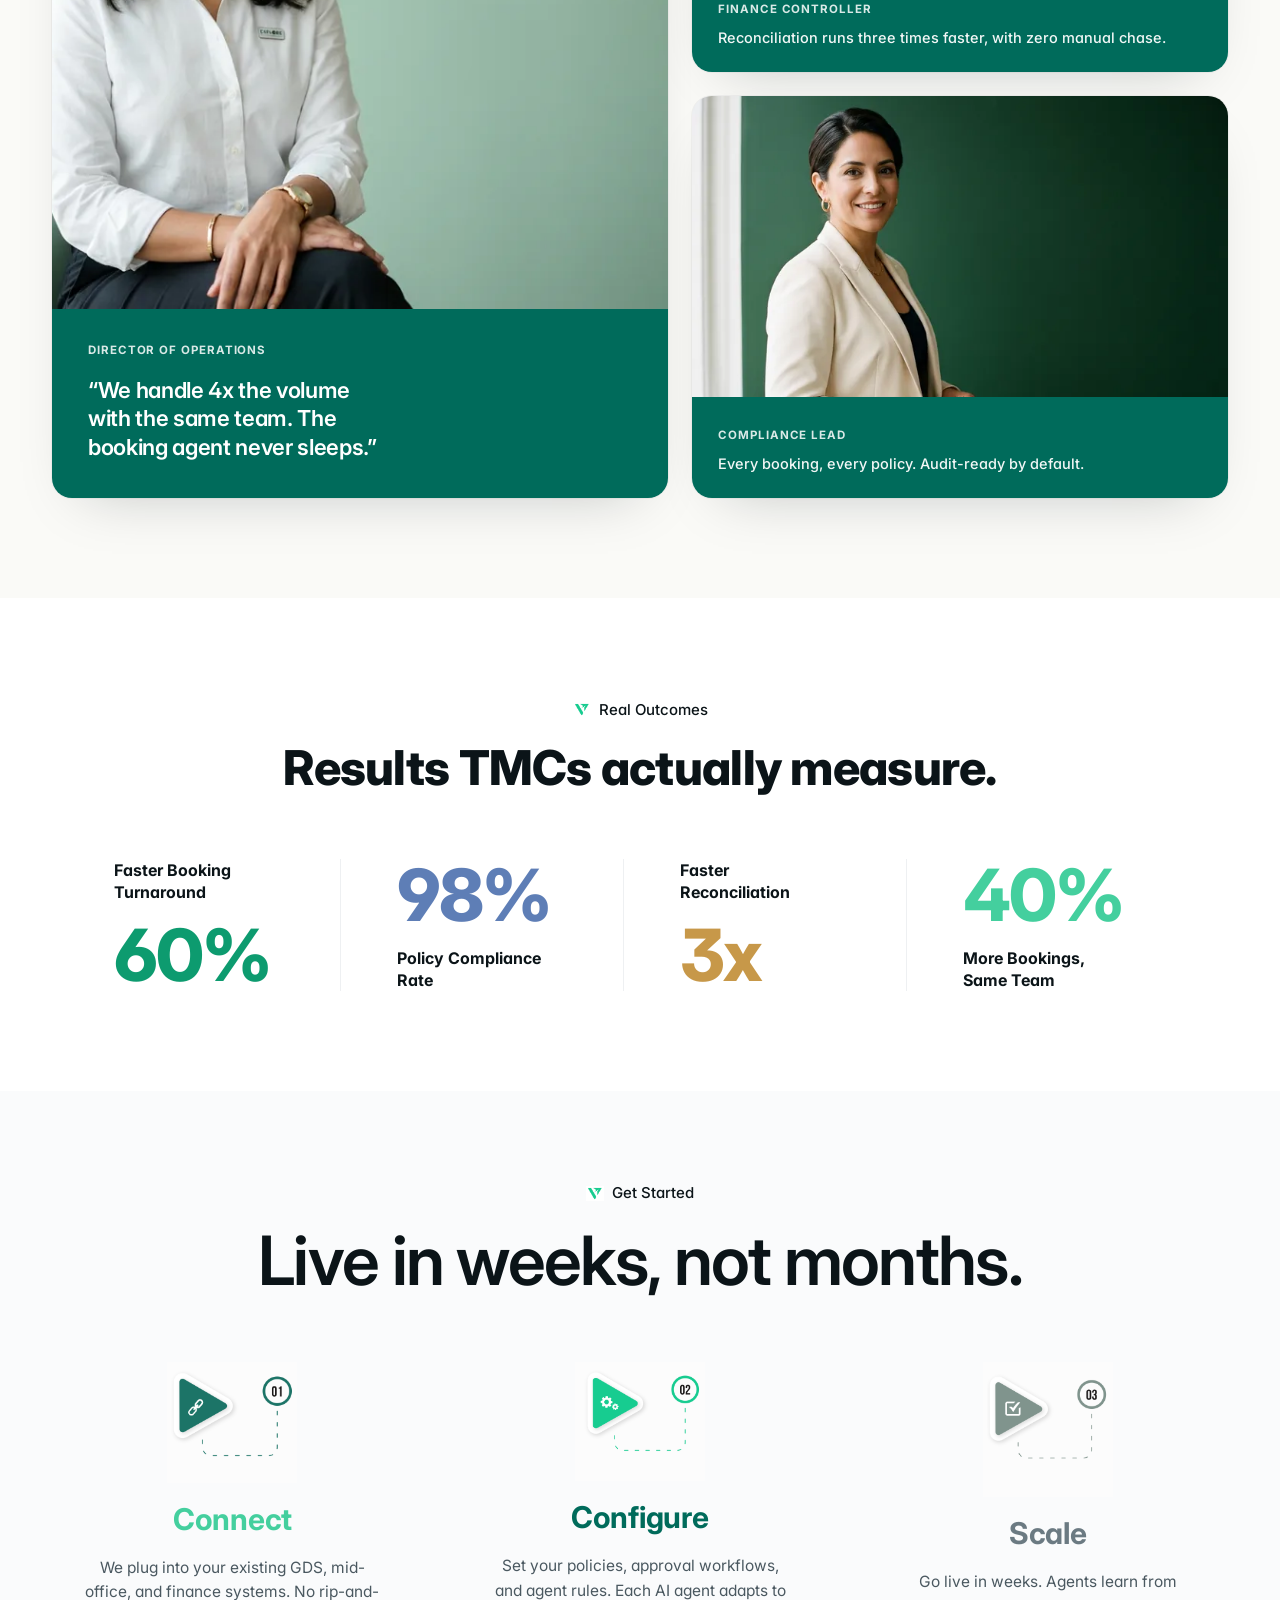
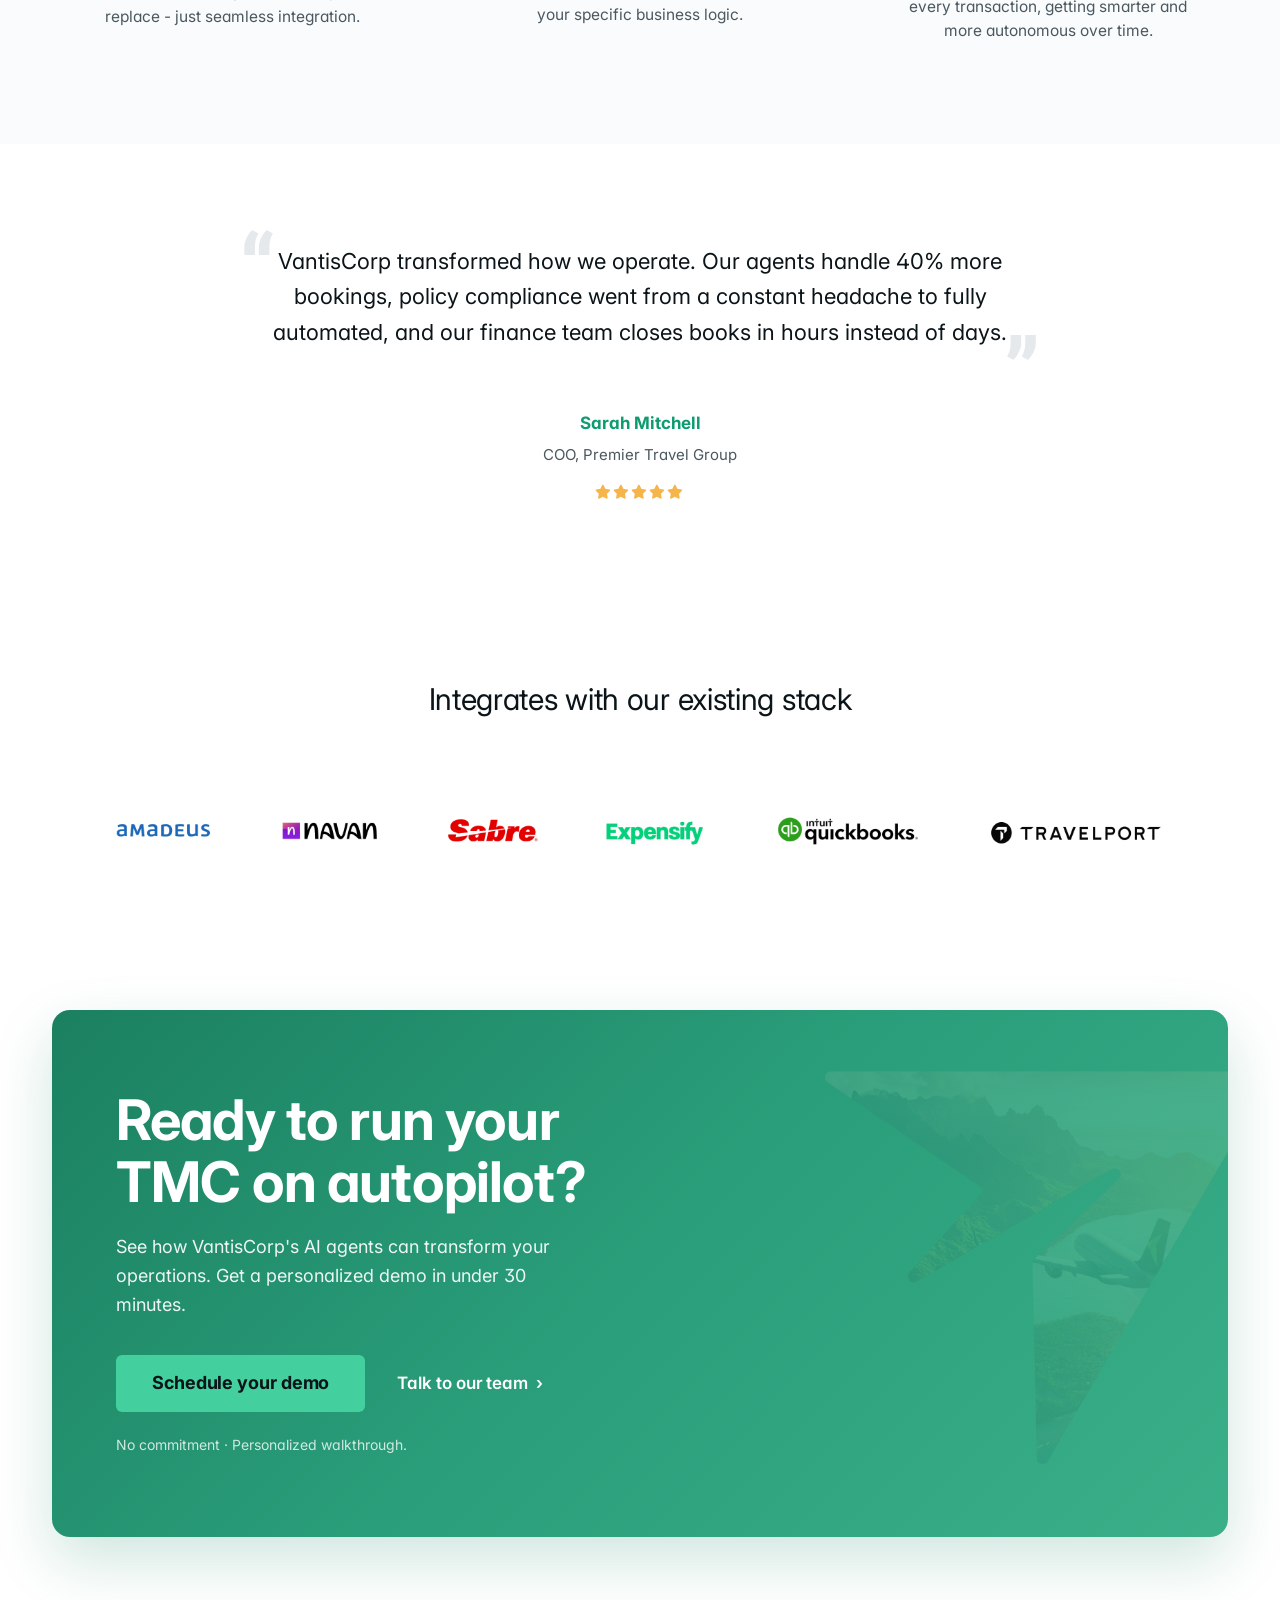
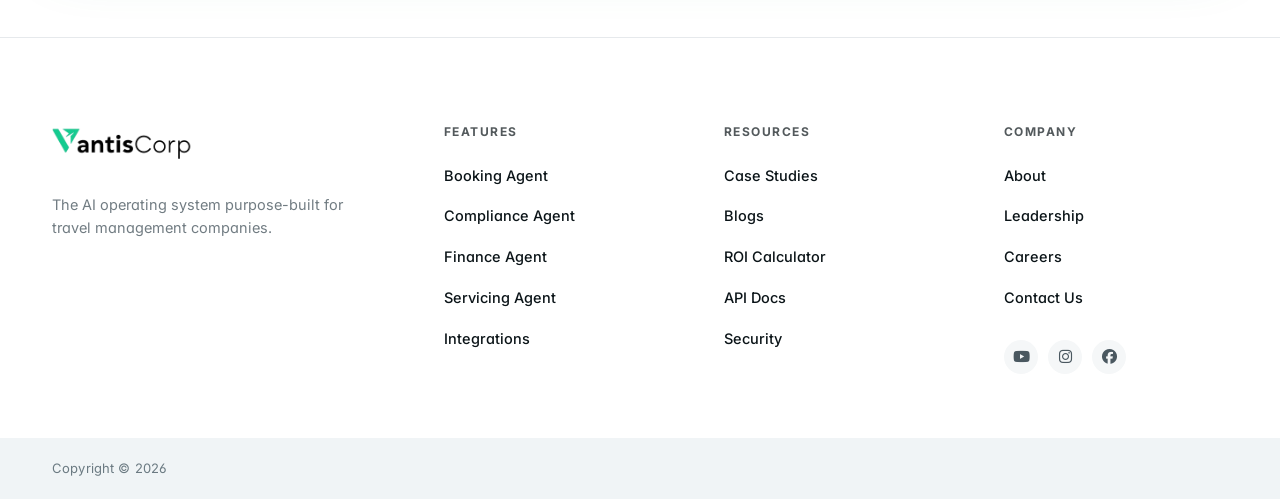
==== commit c13e95c8: "v6.4.3: 97% smaller images (PNG to WebP), mobile shows only Director card - Editorial PNGs (9.6 MB) " ====
--- a/index.html
+++ b/index.html
@@ -246,7 +246,7 @@
     <div class="container">
       <div class="people-grid">
         <figure class="people-card people-card--lg">
-          <img src="images/editorial/ops_director.png" alt="Priya, Director of Operations" loading="lazy" width="800" height="600" />
+          <img src="images/editorial/ops_director.webp" alt="Priya, Director of Operations" loading="lazy" width="800" height="600" />
           <figcaption>
             <span class="people-role">Director of Operations</span>
             <p class="people-quote">“We handle 4x the volume with the same team. The booking agent never sleeps.”</p>
@@ -254,14 +254,14 @@
         </figure>
         <div class="people-stack">
           <figure class="people-card">
-            <img src="images/editorial/finance_controller.png" alt="Mei, Finance Controller" loading="lazy" width="800" height="600" />
+            <img src="images/editorial/finance_controller.webp" alt="Mei, Finance Controller" loading="lazy" width="800" height="600" />
             <figcaption>
               <span class="people-role">Finance Controller</span>
               <p class="people-quote-sm">Reconciliation runs three times faster, with zero manual chase.</p>
             </figcaption>
           </figure>
           <figure class="people-card">
-            <img src="images/editorial/compliance_officer.png" alt="Camila, Compliance Lead" loading="lazy" width="800" height="600" />
+            <img src="images/editorial/compliance_officer.webp" alt="Camila, Compliance Lead" loading="lazy" width="800" height="600" />
             <figcaption>
               <span class="people-role">Compliance Lead</span>
               <p class="people-quote-sm">Every booking, every policy. Audit-ready by default.</p>
--- a/css/styles.css
+++ b/css/styles.css
@@ -421,11 +421,7 @@
   border: 1px solid rgba(255,255,255,0.6);
   box-shadow: 0 8px 20px -8px rgba(11,20,24,0.2);
 }
-.split-hero-badge::before {
-  content: ""; width: 7px; height: 7px; border-radius: 50%;
-  background: var(--bright-green);
-  box-shadow: 0 0 0 3px rgba(20,207,147,0.2);
-}
+.split-hero-badge::before { content: none; }
 @media (max-width: 900px) {
   .split-hero .container { grid-template-columns: 1fr; gap: 48px; }
   .split-hero-image { aspect-ratio: 16 / 11; max-width: 560px; }
@@ -461,14 +457,7 @@
   display: flex; align-items: center; gap: 10px;
   font-size: 12px; font-weight: 500;
 }
-.frag-dot {
-  width: 7px; height: 7px; border-radius: 50%;
-  flex-shrink: 0;
-}
-.frag-dot--green {
-  background: var(--bright-green, #14cf93);
-  box-shadow: 0 0 0 3px rgba(20,207,147,0.18);
-}
+.frag-dot { display: none; }
 .frag-name { color: var(--ink); font-weight: 600; }
 .frag-status { color: var(--text-2, #5a6e76); margin-left: auto; font-size: 11.5px; font-weight: 500; }
 .frag-label { font-size: 11px; color: var(--text-2, #5a6e76); font-weight: 600; letter-spacing: 0.02em; text-transform: uppercase; }
@@ -476,13 +465,22 @@
 .frag-meta { font-size: 11.5px; color: var(--bright-green, #14cf93); font-weight: 600; margin-top: 6px; }
 .frag-arrow { display: inline-block; margin-right: 2px; }
 @media (max-width: 900px) {
-  .hero-frag--tl { min-width: 0; padding: 10px 12px; top: 12px; left: 12px; }
-  .hero-frag--br { min-width: 0; padding: 10px 12px; bottom: 12px; right: 12px; }
-  .frag-row { font-size: 11px; }
-  .frag-metric { font-size: 20px; }
-}
-@media (max-width: 480px) {
+  .hero-frag {
+    padding: 10px 12px;
+    border-radius: 12px;
+    box-shadow: 0 12px 28px -12px rgba(11,20,24,0.28), 0 0 0 1px rgba(11,20,24,0.06);
+  }
+  .hero-frag--tl { min-width: 0; top: 12px; left: 12px; max-width: 64%; }
+  .hero-frag--br { min-width: 0; bottom: 12px; right: 12px; }
+  .frag-row { font-size: 11.5px; gap: 8px; }
+  .frag-metric { font-size: 18px; }
+  .frag-label { font-size: 10px; }
+  .frag-meta { font-size: 10.5px; margin-top: 4px; }
+}
+@media (max-width: 540px) {
+  .split-hero-image--editorial { aspect-ratio: 4 / 3; }
   .hero-frag--tl .frag-row:nth-child(3) { display: none; }
+  .frag-status { font-size: 10.5px; }
 }
 
 /* ---------- Buttons ---------- */
@@ -842,8 +840,57 @@
 
 /* ---------- Responsive ---------- */
 @media (max-width: 960px) {
-  .nav { display: none; }
-  .menu-toggle { display: block; }
+  .nav {
+    display: none;
+  }
+  .nav.is-open {
+    display: flex !important;
+    position: fixed !important;
+    top: 0 !important;
+    left: 0 !important;
+    right: 0 !important;
+    bottom: 0 !important;
+    width: 100vw !important;
+    height: 100vh !important;
+    background: #fff !important;
+    flex-direction: column !important;
+    align-items: stretch !important;
+    justify-content: flex-start !important;
+    padding: 88px 24px 48px !important;
+    gap: 0 !important;
+    overflow-y: auto;
+    z-index: 200;
+    margin: 0 !important;
+  }
+  .nav.is-open > * {
+    width: 100%;
+    border-bottom: 1px solid rgba(11,20,24,0.08);
+  }
+  .nav.is-open > a,
+  .nav.is-open .nav-has-drop > a {
+    display: block !important;
+    padding: 18px 4px !important;
+    font-size: 17px !important;
+    font-weight: 600 !important;
+    color: var(--ink) !important;
+    opacity: 1 !important;
+  }
+  .nav.is-open .nav-drop { display: none !important; }
+  .nav.is-open .nav-search { display: none !important; }
+  body.nav-open { overflow: hidden; }
+  .menu-toggle {
+    display: block;
+    position: relative;
+    z-index: 210;
+  }
+  .menu-toggle[aria-expanded="true"] {
+    position: fixed;
+    top: 22px;
+    right: 22px;
+  }
+  .menu-toggle[aria-expanded="true"] svg path {
+    d: path("M6 6l12 12M6 18L18 6");
+  }
   .grid-2, .grid-3, .grid-4, .two-col, .two-col.reverse { grid-template-columns: 1fr; gap: 22px; }
   .int-grid { grid-template-columns: 1fr 1fr; }
   .brand-strip { grid-template-columns: repeat(3, 1fr); }
--- a/css/home.css
+++ b/css/home.css
@@ -561,10 +561,11 @@
 .people-role {
   display: inline-block;
   font-size: 11.5px;
-  font-weight: 600;
+  font-weight: 700;
   letter-spacing: 0.08em;
   text-transform: uppercase;
-  color: rgba(255,255,255,0.85);
+  color: #fff;
+  opacity: 0.85;
   margin-bottom: 8px;
 }
 .people-quote {
@@ -574,6 +575,7 @@
   letter-spacing: -0.015em;
   margin: 0;
   max-width: 22ch;
+  color: #fff;
 }
 .people-quote-sm {
   font-size: 14.5px;
@@ -589,18 +591,20 @@
   gap: 8px;
 }
 @media (max-width: 900px) {
-  .people-band { padding: 64px 0; }
-  .people-grid { grid-template-columns: 1fr; gap: 16px; }
-  .people-stack { grid-template-columns: 1fr 1fr; grid-template-rows: auto; gap: 16px; }
-  .people-card { aspect-ratio: 4 / 3; }
-  .people-card--lg { aspect-ratio: 16 / 11; }
-  .people-quote { font-size: 18px; }
-  .people-card--lg figcaption { padding: 22px; }
-  .people-card figcaption { padding: 18px; }
+  .people-band { padding: 56px 0; }
+  .people-grid { grid-template-columns: 1fr; gap: 14px; }
+  .people-stack { display: none; }
+  .people-card { aspect-ratio: auto; }
+  .people-card--lg { aspect-ratio: auto; }
+  .people-card img { aspect-ratio: 4 / 3; flex: none; height: auto; }
+  .people-card--lg img { aspect-ratio: 4 / 5; object-position: center 25%; }
+  .people-quote { font-size: 18px; max-width: none; }
+  .people-card--lg figcaption { padding: 22px 22px 24px; gap: 6px; }
+  .people-role { font-size: 10.5px; margin-bottom: 6px; }
 }
 @media (max-width: 540px) {
-  .people-stack { grid-template-columns: 1fr; }
-  .people-quote-sm { font-size: 13.5px; }
+  .people-card--lg img { aspect-ratio: 4 / 5; }
+  .people-card--lg figcaption { padding: 20px 20px 22px; }
 }
 
 /* ====================================================
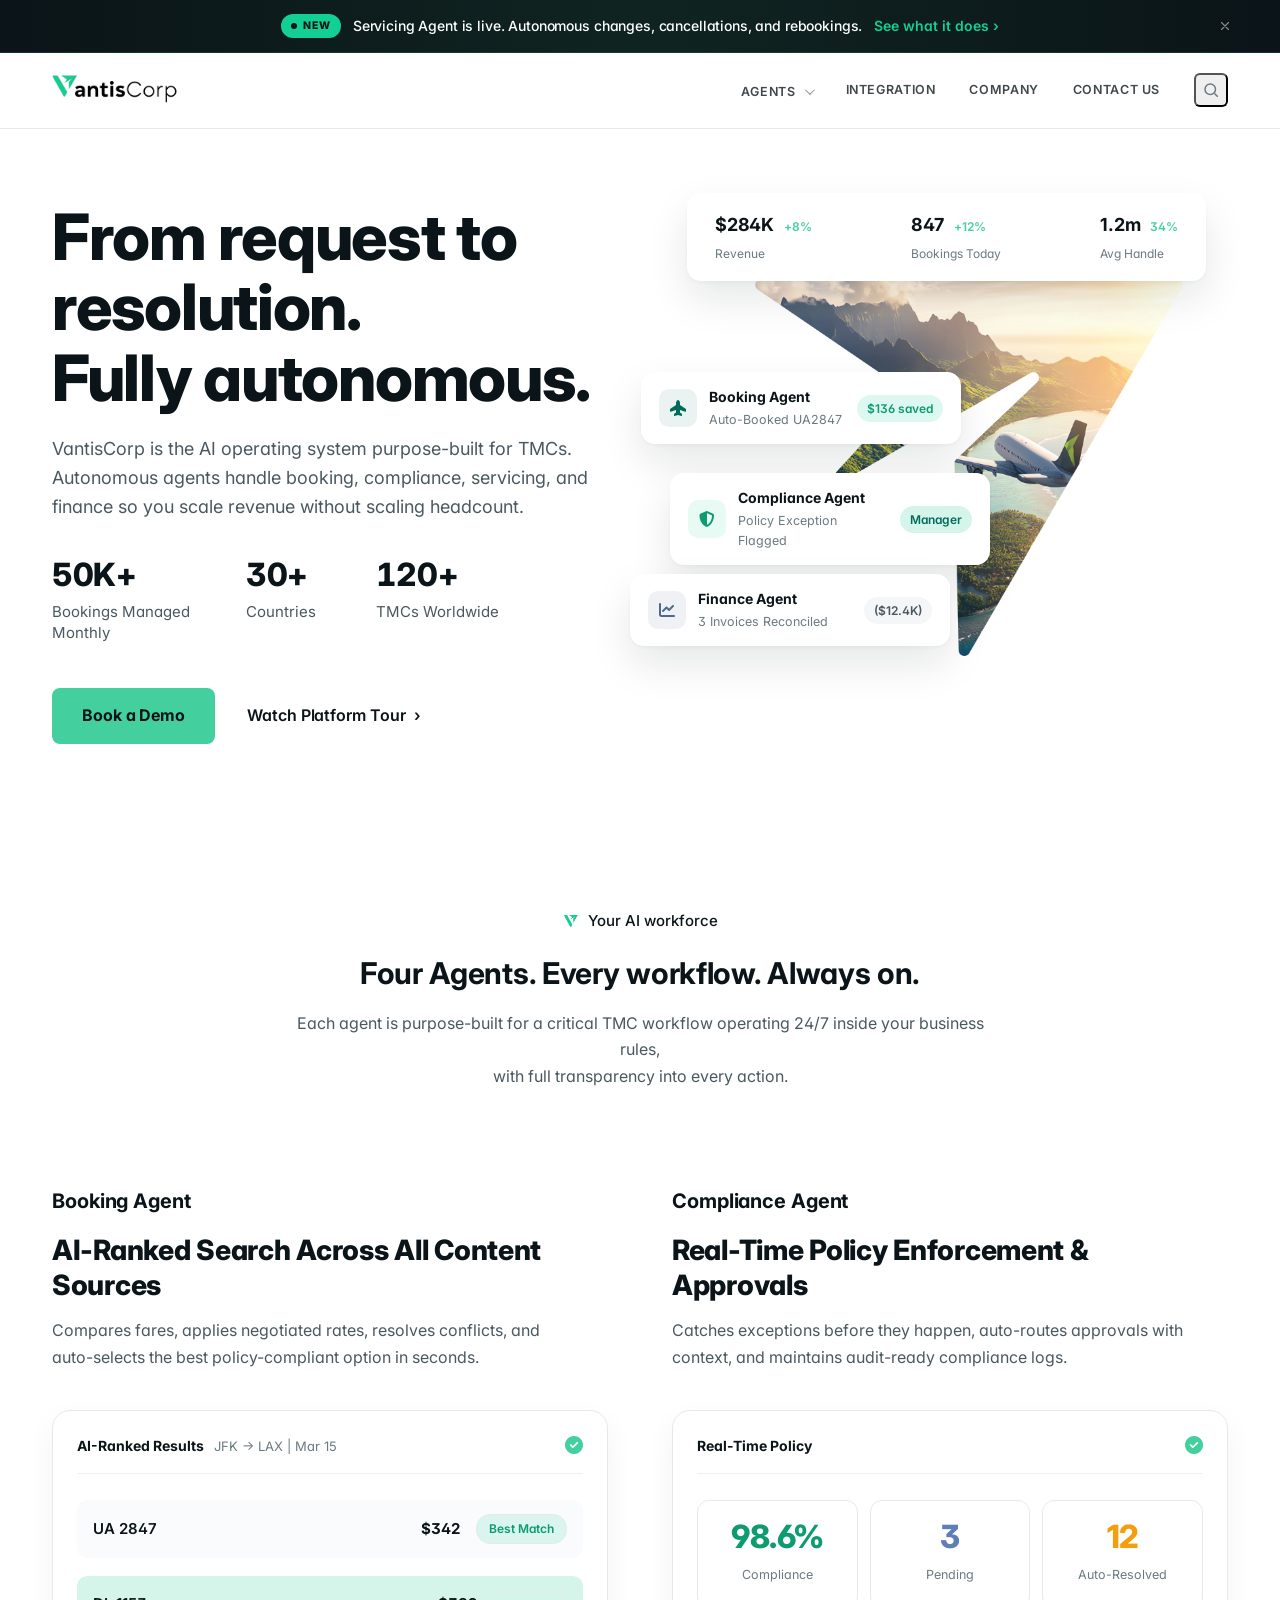
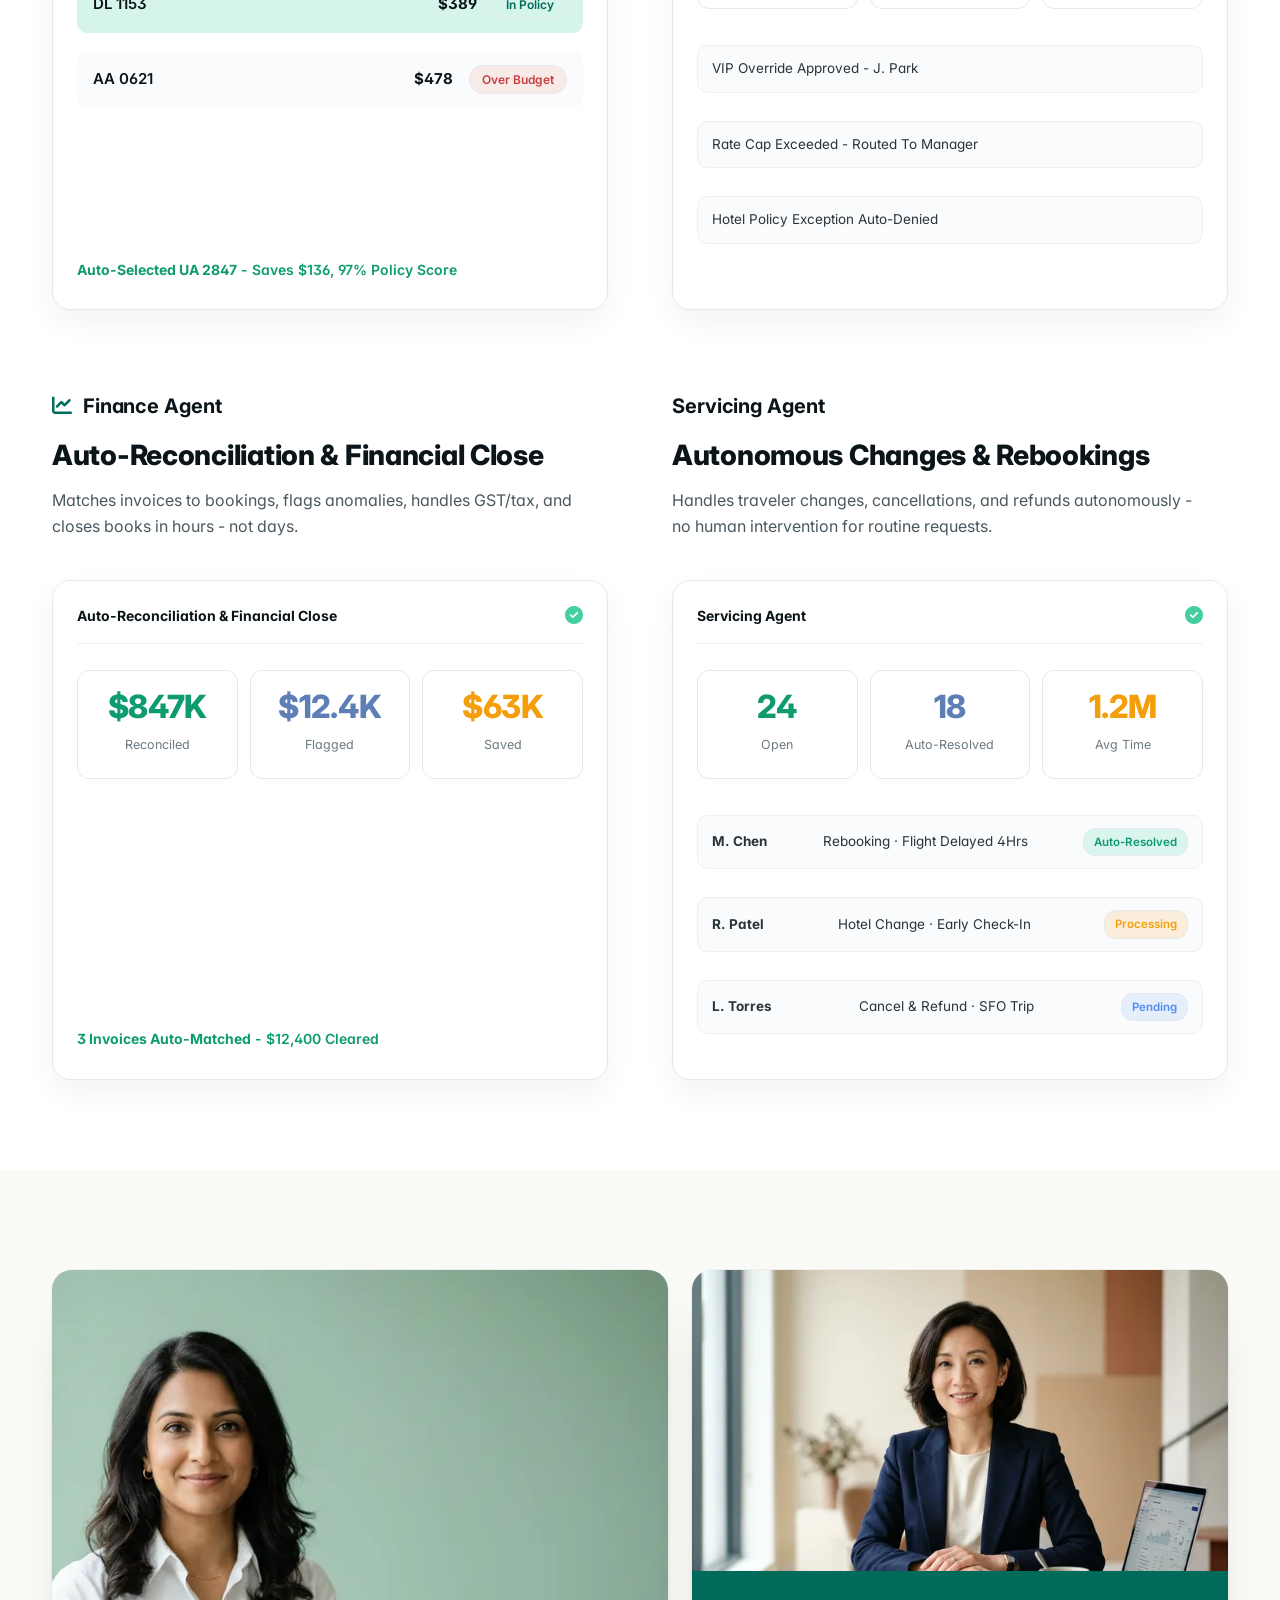
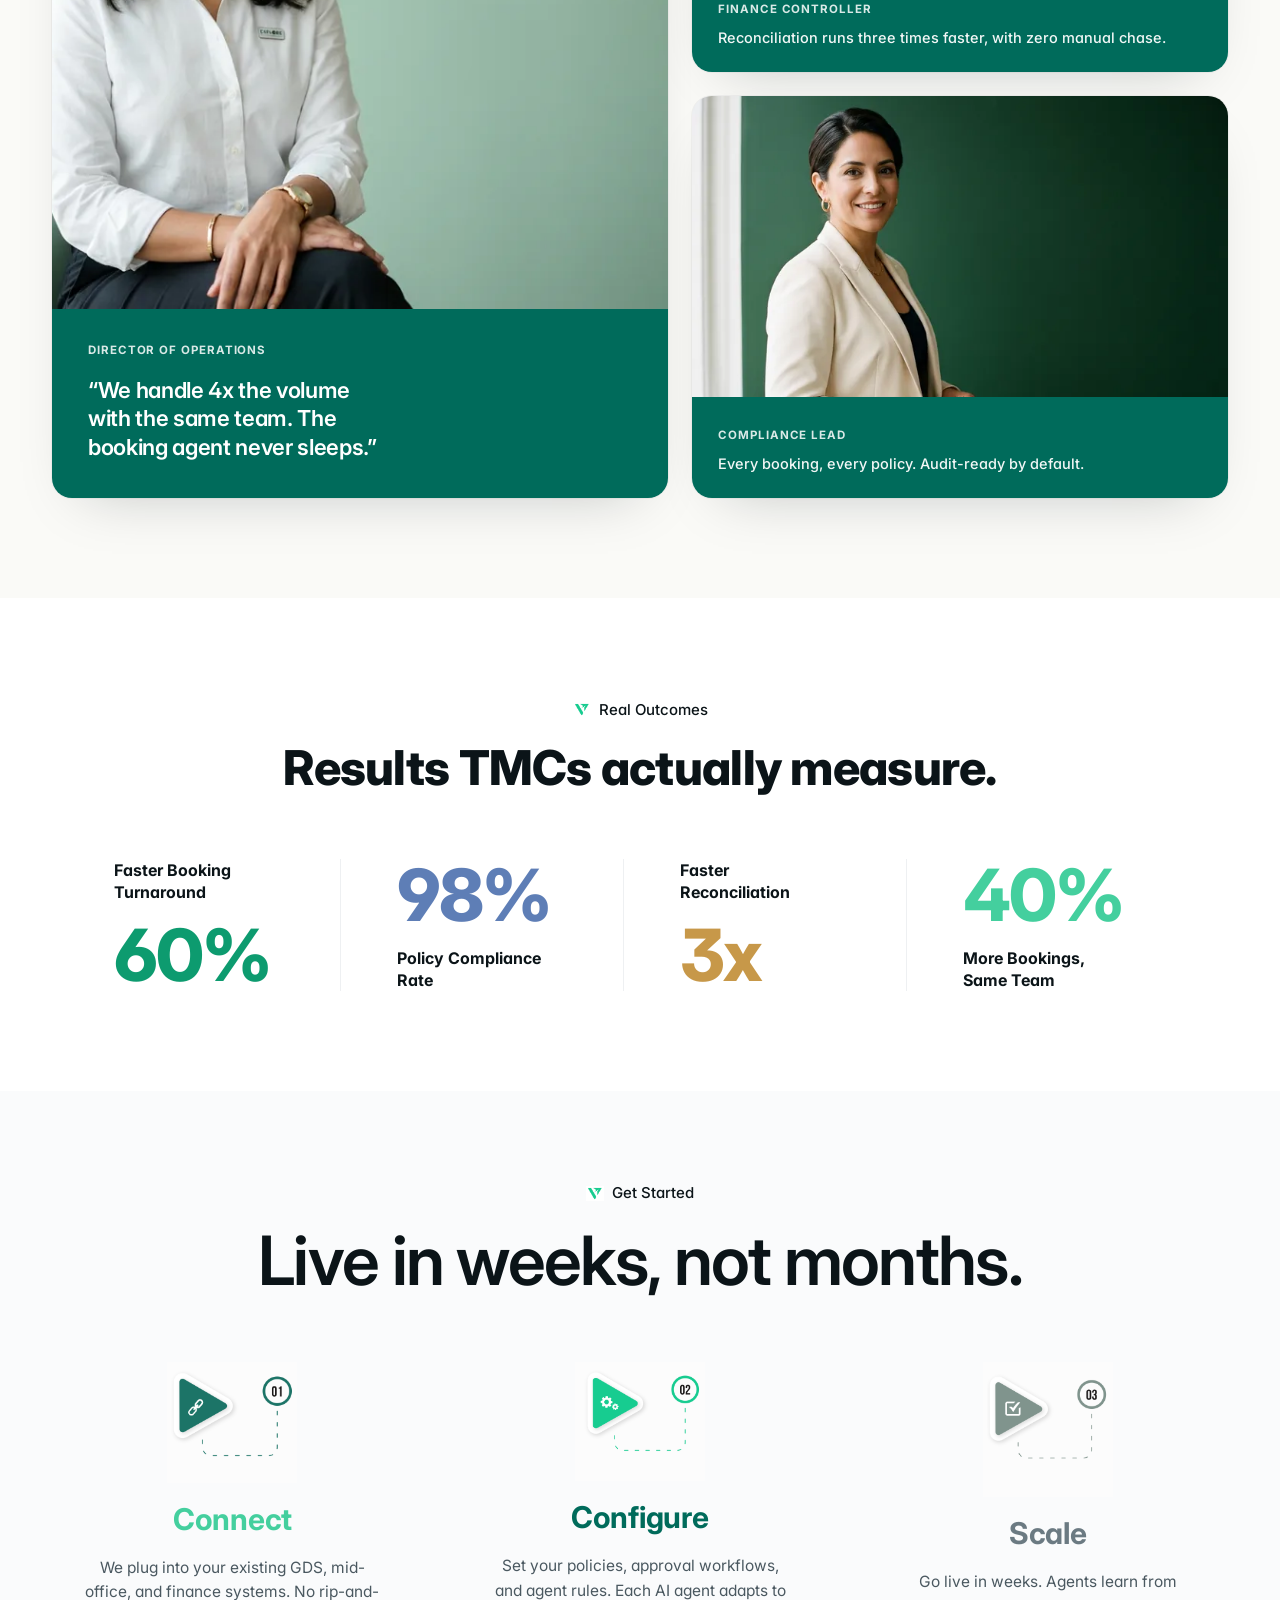
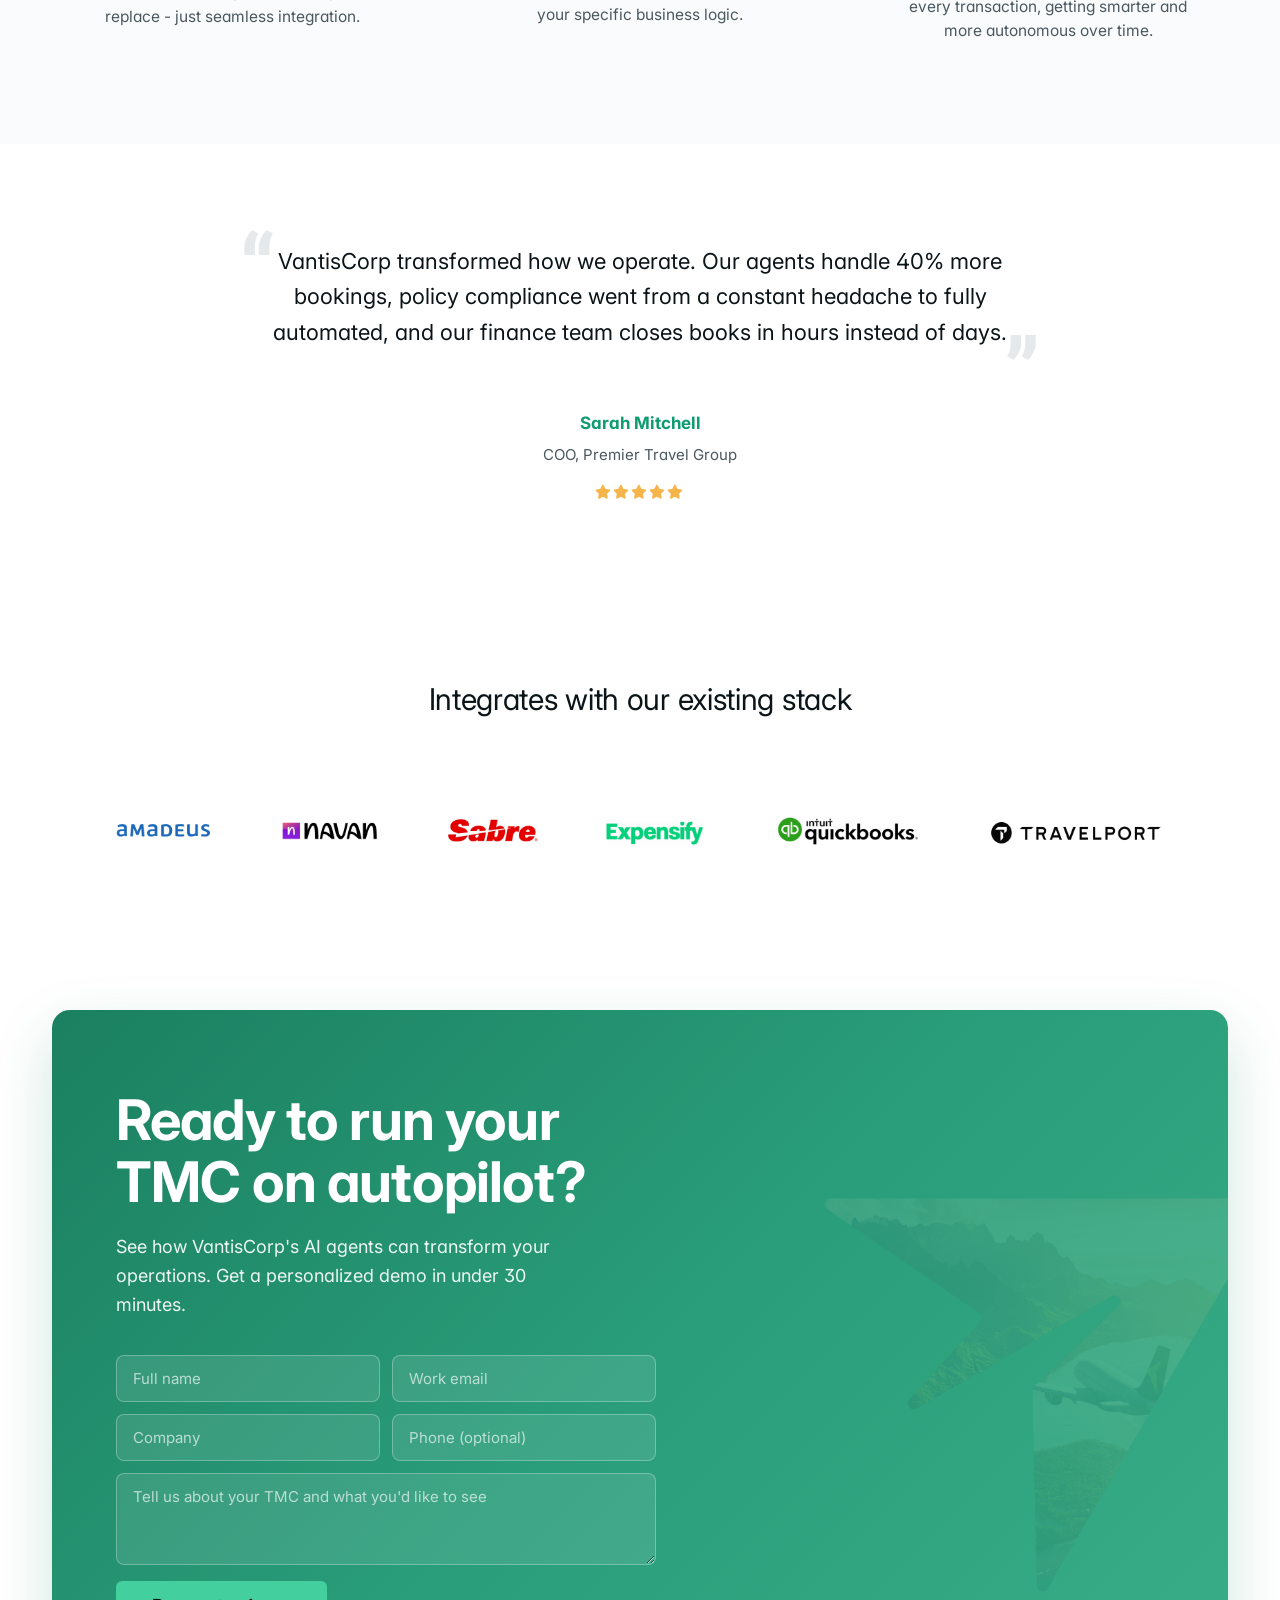
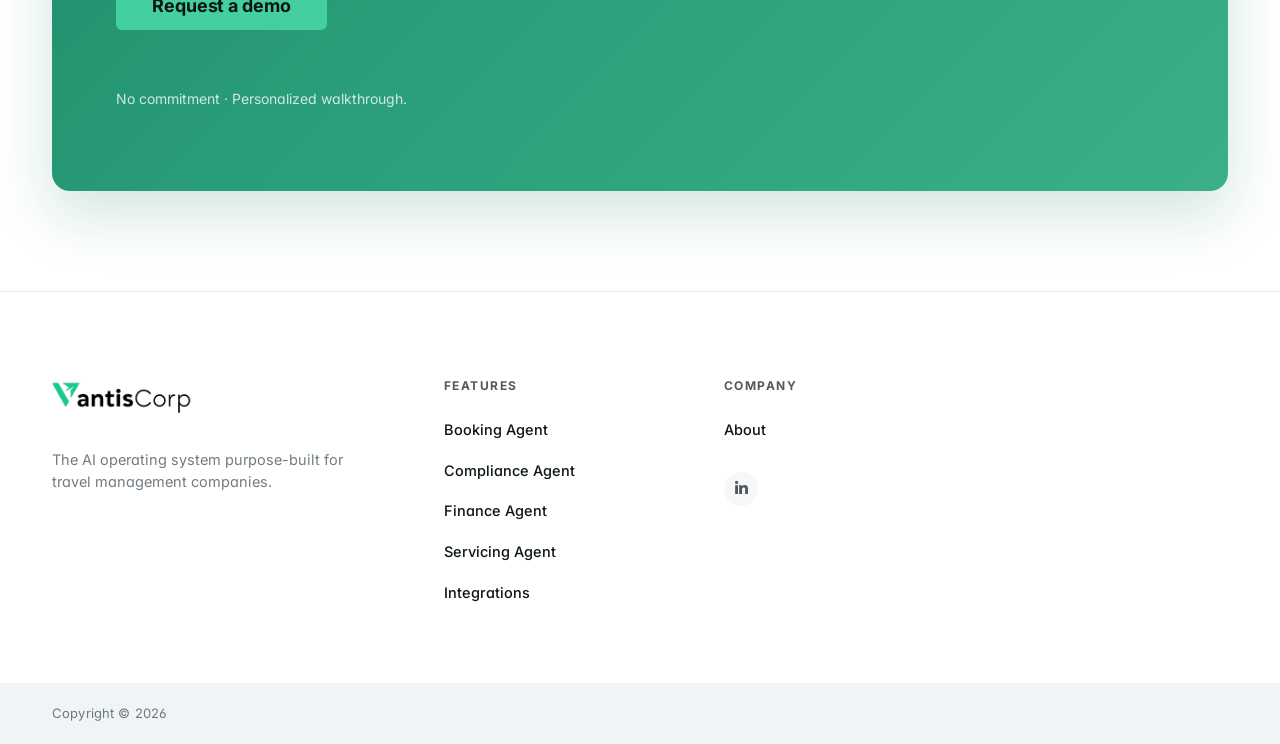
==== commit 42ab3ae7: "v6.5: remove dead links (Resources/Leadership/Careers/Contact), replace social icons with single Lin" ====
--- a/index.html
+++ b/index.html
@@ -73,9 +73,8 @@
           </div>
         </div>
         <a href="integrations.html">Integration</a>
-        <a href="#">Resources</a>
         <a href="about.html">Company</a>
-        <a href="#">Contact Us</a>
+        <a href="index.html#cta">Contact Us</a>
         <button class="nav-search" aria-label="Search"><svg viewBox="0 0 24 24"><circle cx="11" cy="11" r="7"/><path d="M21 21l-4.3-4.3"/></svg></button>
       </nav>
       <button class="menu-toggle" aria-label="Menu"><svg viewBox="0 0 24 24"><path d="M3 6h18M3 12h18M3 18h18"/></svg></button>
@@ -358,10 +357,19 @@
         <div class="cta-content">
           <h2>Ready to run your TMC on autopilot?</h2>
           <p>See how VantisCorp's AI agents can transform your operations. Get a personalized demo in under 30 minutes.</p>
-          <div class="cta-actions">
-            <a class="btn btn-primary-on-green" href="#">Schedule your demo</a>
-            <a class="btn btn-text-white" href="#">Talk to our team <span aria-hidden="true">›</span></a>
-          </div>
+          <form class="cta-form" id="demoForm" action="#" method="POST" novalidate>
+            <div class="cta-form-row">
+              <input class="cta-input" type="text" name="name" placeholder="Full name" required autocomplete="name" />
+              <input class="cta-input" type="email" name="email" placeholder="Work email" required autocomplete="email" />
+            </div>
+            <div class="cta-form-row">
+              <input class="cta-input" type="text" name="company" placeholder="Company" required autocomplete="organization" />
+              <input class="cta-input" type="tel" name="phone" placeholder="Phone (optional)" autocomplete="tel" />
+            </div>
+            <textarea class="cta-input cta-textarea" name="message" rows="3" placeholder="Tell us about your TMC and what you'd like to see"></textarea>
+            <button class="btn btn-primary-on-green cta-submit" type="submit">Request a demo</button>
+            <div class="cta-form-status" id="formStatus" aria-live="polite"></div>
+          </form>
           <div class="cta-fine">No commitment · Personalized walkthrough.</div>
         </div>
       </div>
@@ -386,27 +394,12 @@
         </ul>
       </div>
       <div>
-        <h4>Resources</h4>
-        <ul>
-          <li><a href="#">Case Studies</a></li>
-          <li><a href="#">Blogs</a></li>
-          <li><a href="#">ROI Calculator</a></li>
-          <li><a href="#">API Docs</a></li>
-          <li><a href="#">Security</a></li>
-        </ul>
-      </div>
-      <div>
         <h4>Company</h4>
         <ul>
           <li><a href="about.html">About</a></li>
-          <li><a href="#">Leadership</a></li>
-          <li><a href="#">Careers</a></li>
-          <li><a href="#">Contact Us</a></li>
         </ul>
         <div class="foot-socials-light">
-          <a href="#" aria-label="YouTube"><i class="fa-brands fa-youtube"></i></a>
-          <a href="#" aria-label="Instagram"><i class="fa-brands fa-instagram"></i></a>
-          <a href="#" aria-label="Facebook"><i class="fa-brands fa-facebook"></i></a>
+          <a href="https://www.linkedin.com/company/112792990/" target="_blank" rel="noopener" aria-label="LinkedIn"><i class="fa-brands fa-linkedin-in"></i></a>
         </div>
       </div>
     </div>
--- a/css/home.css
+++ b/css/home.css
@@ -829,6 +829,61 @@
   max-width: 480px;
 }
 .cta-actions { display: flex; align-items: center; gap: 28px; flex-wrap: wrap; }
+
+/* ====================================================
+   CTA DEMO FORM (homepage)
+   ==================================================== */
+.cta-form {
+  display: flex;
+  flex-direction: column;
+  gap: 12px;
+  max-width: 540px;
+}
+.cta-form-row {
+  display: grid;
+  grid-template-columns: 1fr 1fr;
+  gap: 12px;
+}
+.cta-input {
+  font-family: inherit;
+  font-size: 15px;
+  color: #fff;
+  background: rgba(255,255,255,0.10);
+  border: 1px solid rgba(255,255,255,0.28);
+  border-radius: 8px;
+  padding: 13px 16px;
+  width: 100%;
+  outline: none;
+  transition: background 0.15s ease, border-color 0.15s ease;
+}
+.cta-input::placeholder { color: rgba(255,255,255,0.65); }
+.cta-input:hover { background: rgba(255,255,255,0.14); border-color: rgba(255,255,255,0.40); }
+.cta-input:focus { background: rgba(255,255,255,0.18); border-color: var(--mint, #14CF93); }
+.cta-input.is-error { border-color: #ff8a8a; background: rgba(255,138,138,0.10); }
+.cta-textarea { resize: vertical; min-height: 92px; font-family: inherit; }
+.cta-submit {
+  align-self: flex-start;
+  margin-top: 4px;
+  cursor: pointer;
+  border: none;
+}
+.cta-form-status {
+  font-size: 14px;
+  line-height: 1.5;
+  color: rgba(255,255,255,0.92);
+  min-height: 20px;
+  margin-top: 4px;
+}
+.cta-form-status.is-success {
+  color: #fff;
+  background: rgba(20,207,147,0.18);
+  border: 1px solid rgba(20,207,147,0.45);
+  border-radius: 8px;
+  padding: 12px 14px;
+  font-weight: 600;
+}
+.cta-form-status.is-error { color: #ffd2d2; }
+
 .btn-primary-on-green {
   background: var(--mint);
   color: var(--ink);
@@ -960,12 +1015,70 @@
   }
   .hero-stat strong { font-size: 26px; }
   .hero-stat span { font-size: 13px; line-height: 1.4; }
-  .hero-card.noti { width: 240px; }
+
+  /* MOBILE HERO VISUAL — hero image as backdrop, metric + agent cards float over it */
+  .hero-visual {
+    position: relative;
+    min-height: 0;
+    display: block;
+    margin-top: 12px;
+    padding: 0;
+    overflow: visible;
+  }
+  .hero-bg-img {
+    display: block;
+    width: 100%;
+    height: 440px;        /* fixed tall canvas so cards have backdrop the whole way down */
+    object-fit: cover;
+    object-position: center;
+    max-width: 100%;
+    margin: 0 auto;
+    border-radius: 18px;
+  }
+  /* Metrics row floats over TOP of hero image */
+  .hero-card.hero-card-metrics {
+    position: absolute;
+    top: 14px;
+    left: 12px;
+    right: 12px;
+    display: grid;
+    grid-template-columns: repeat(3, 1fr);
+    gap: 8px;
+    padding: 12px 12px;
+    box-shadow: 0 12px 28px rgba(11,20,24,0.16), 0 2px 4px rgba(11,20,24,0.08);
+    z-index: 3;
+  }
+  .hero-card-metrics .metric .m-val { font-size: 14px; line-height: 1.15; }
+  .hero-card-metrics .metric .m-val em { font-size: 10.5px; margin-left: 3px; display: inline-block; }
+  .hero-card-metrics .metric .m-lbl { font-size: 10.5px; line-height: 1.25; margin-top: 3px; }
+
+  /* Agent notification cards — stagger over middle/bottom of hero image */
+  .hero-card.noti {
+    position: absolute;
+    width: auto;
+    max-width: calc(100% - 24px);
+    padding: 10px 12px;
+    gap: 10px;
+    margin: 0;
+    box-shadow: 0 12px 28px rgba(11,20,24,0.16), 0 2px 4px rgba(11,20,24,0.08);
+    z-index: 4;
+  }
+  .hero-card.noti:nth-of-type(2) { top: 110px; left: 12px; right: 12px; }
+  .hero-card.noti:nth-of-type(3) { top: 210px; left: 12px; right: 12px; }
+  .hero-card.noti:nth-of-type(4) { top: 310px; left: 12px; right: 12px; }
+  .noti-ico { width: 32px; height: 32px; font-size: 13px; border-radius: 8px; }
+  .noti-title { font-size: 13px; line-height: 1.2; }
+  .noti-sub { font-size: 11.5px; line-height: 1.25; margin-top: 1px; }
+  .noti-badge { font-size: 11px; padding: 3px 9px; }
   .section-h, .agent-h, .step-h, .int-strip-h { font-size: 24px; }
   .results-h { font-size: 36px; }
   .get-started-h { font-size: 44px; }
   .cta-content h2 { font-size: 36px; }
-  .cta-banner-live { padding: 48px 28px; }
+  .cta-banner-live { padding: 48px 24px; }
+  .cta-form-row { grid-template-columns: 1fr; gap: 10px; }
+  .cta-form { gap: 10px; }
+  .cta-input { font-size: 16px; padding: 12px 14px; } /* 16px prevents iOS zoom-on-focus */
+  .cta-submit { width: 100%; align-self: stretch; }
   .site-footer-light .foot-grid-3 { grid-template-columns: 1fr; gap: 36px; padding-bottom: 48px; }
   .site-footer-light { padding-top: 64px; }
   .foot-tagline-light { max-width: 100%; }
@@ -994,4 +1107,7 @@
   .hero-stat span { font-size: 12px; }
   .mock-3stats .big { font-size: 18px; }
   .mock-3stats > div { padding: 12px 6px; }
-}
+  .hero-card-metrics { gap: 8px; padding: 14px 12px; }
+  .hero-card-metrics .metric .m-val { font-size: 14px; }
+  .hero-card-metrics .metric .m-lbl { font-size: 10.5px; }
+}
